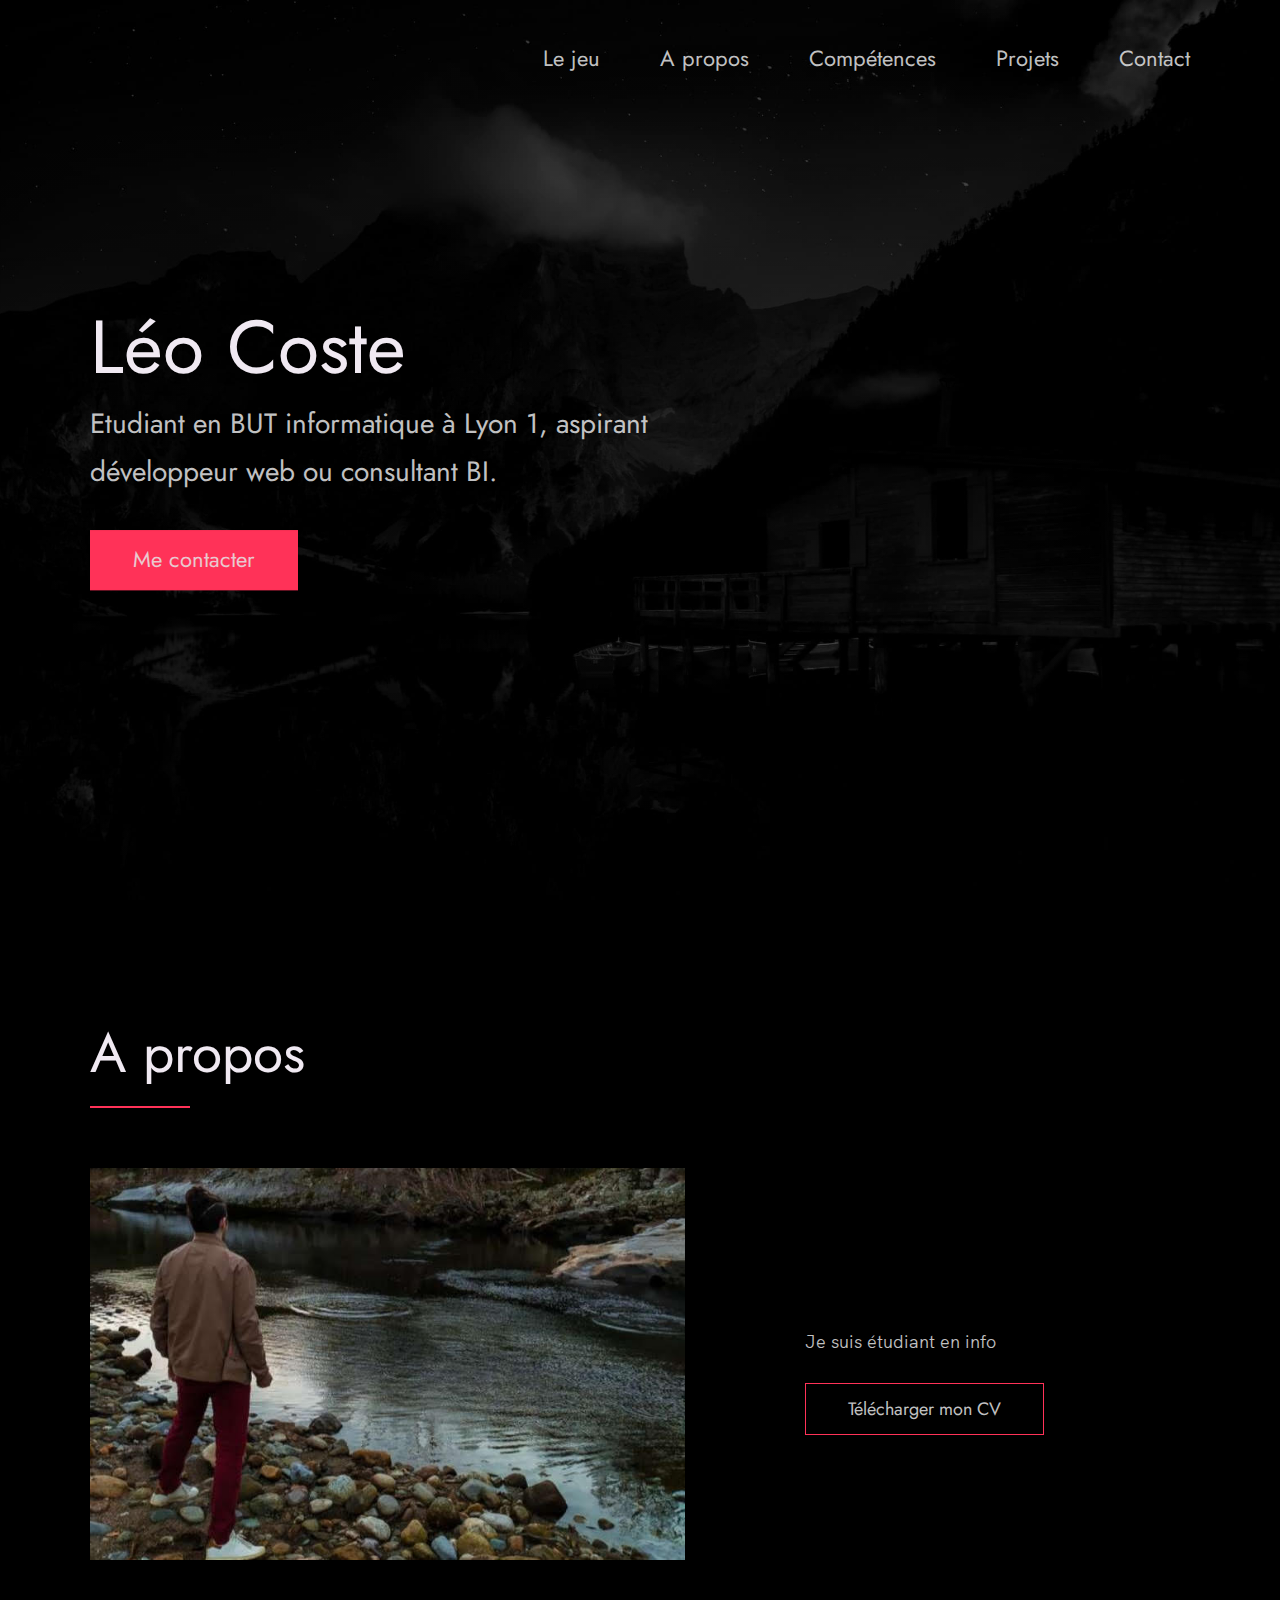
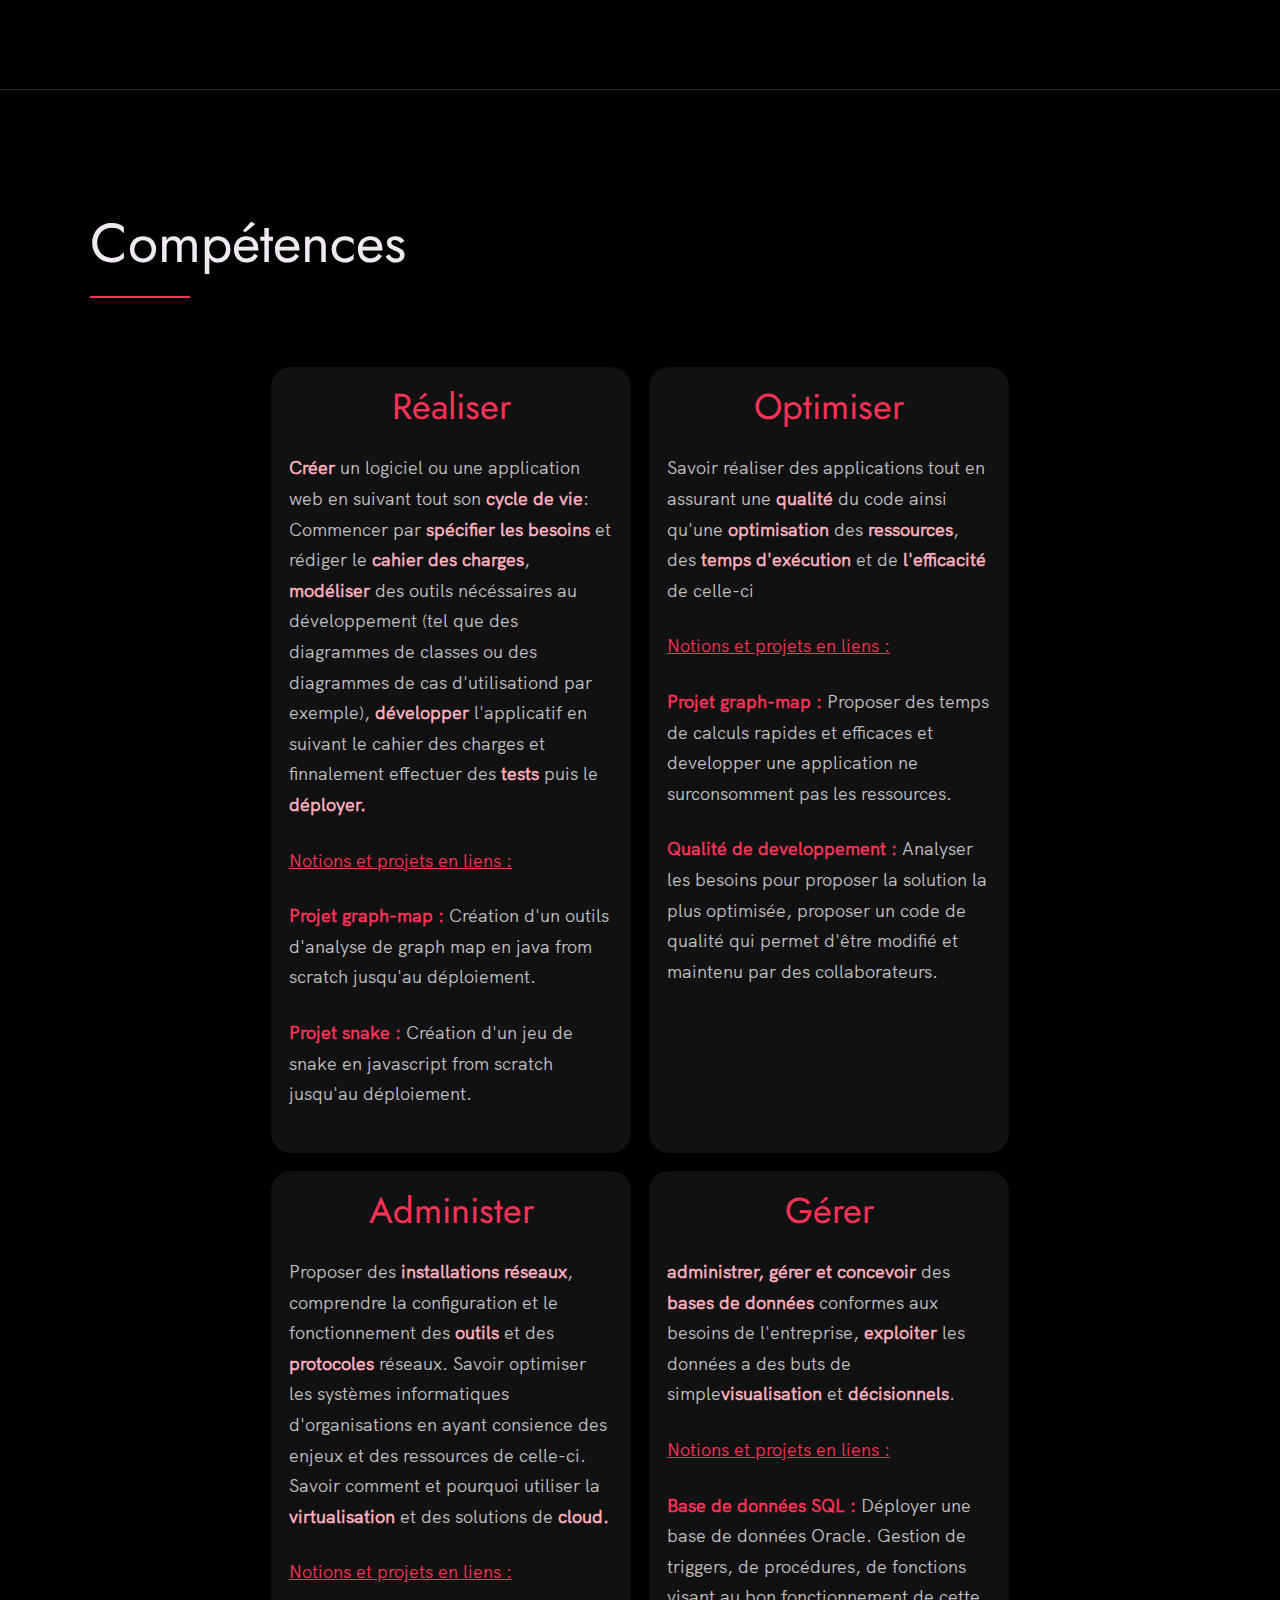
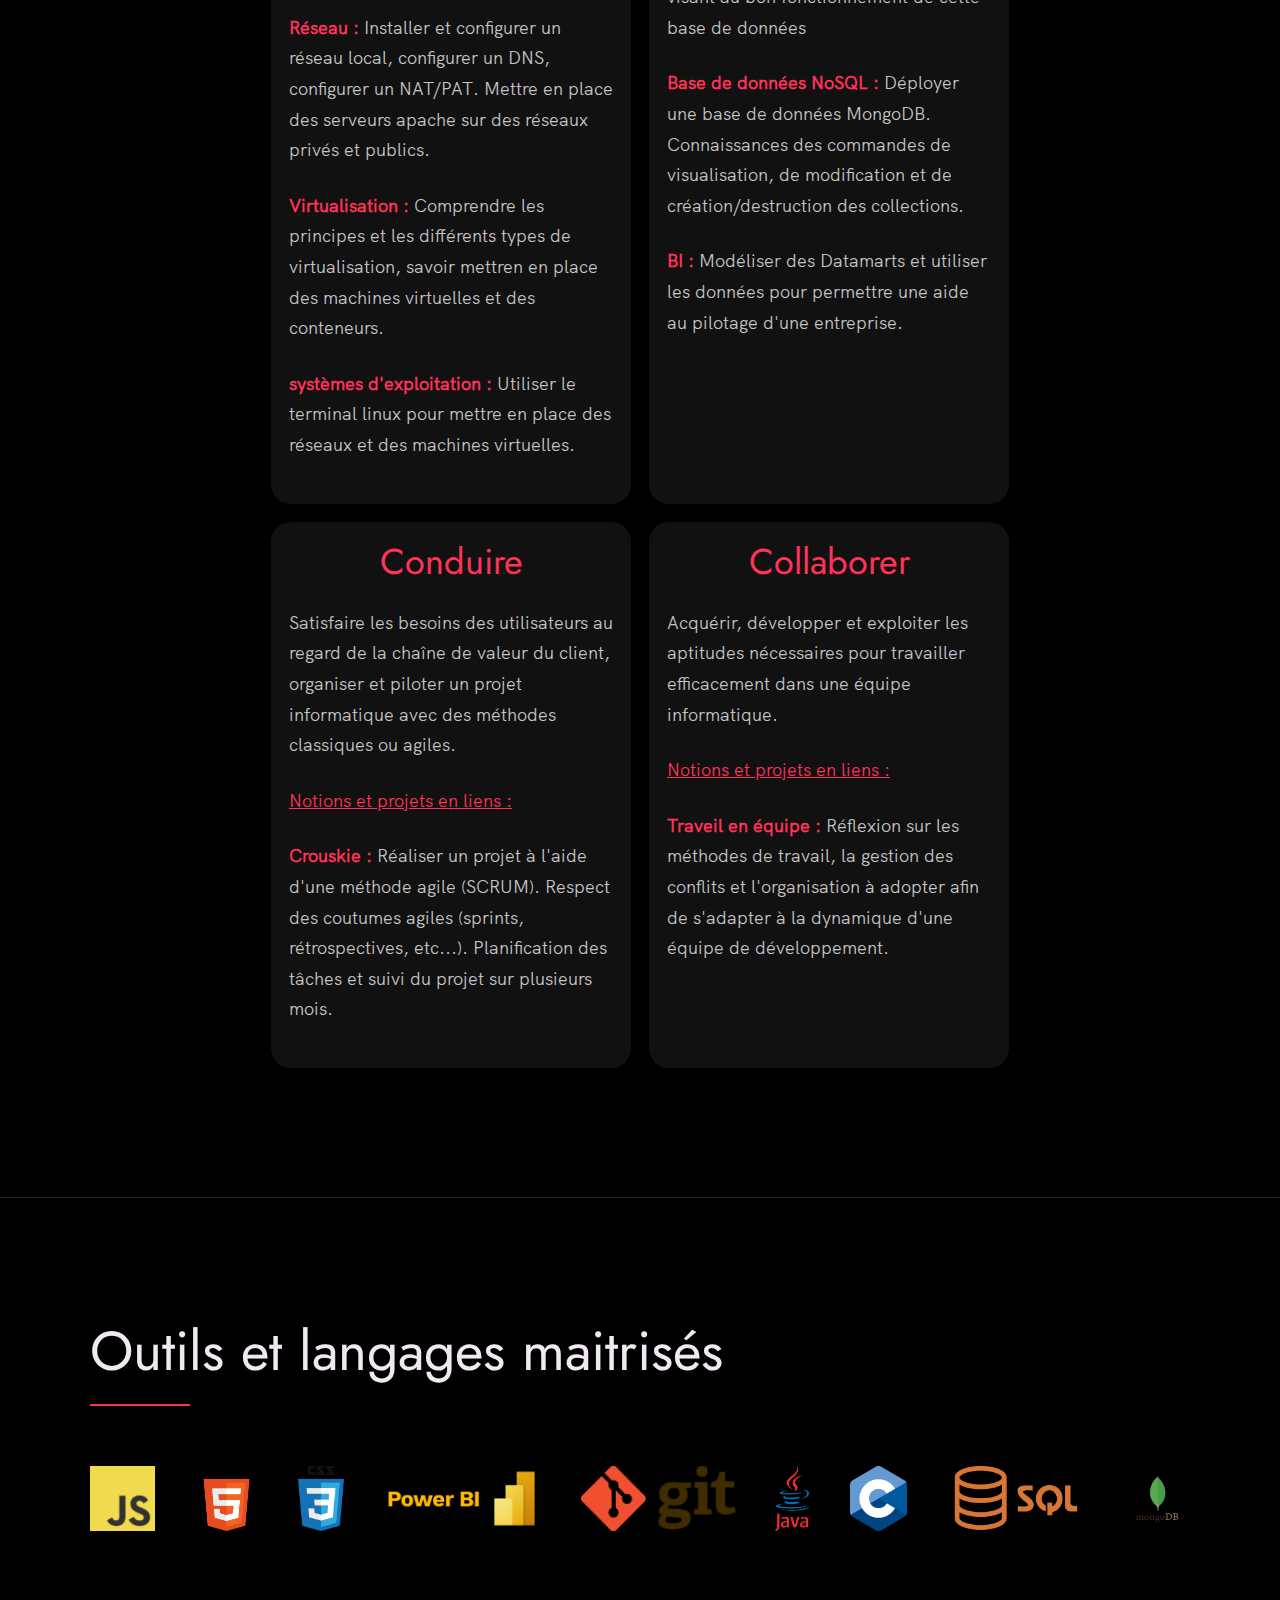
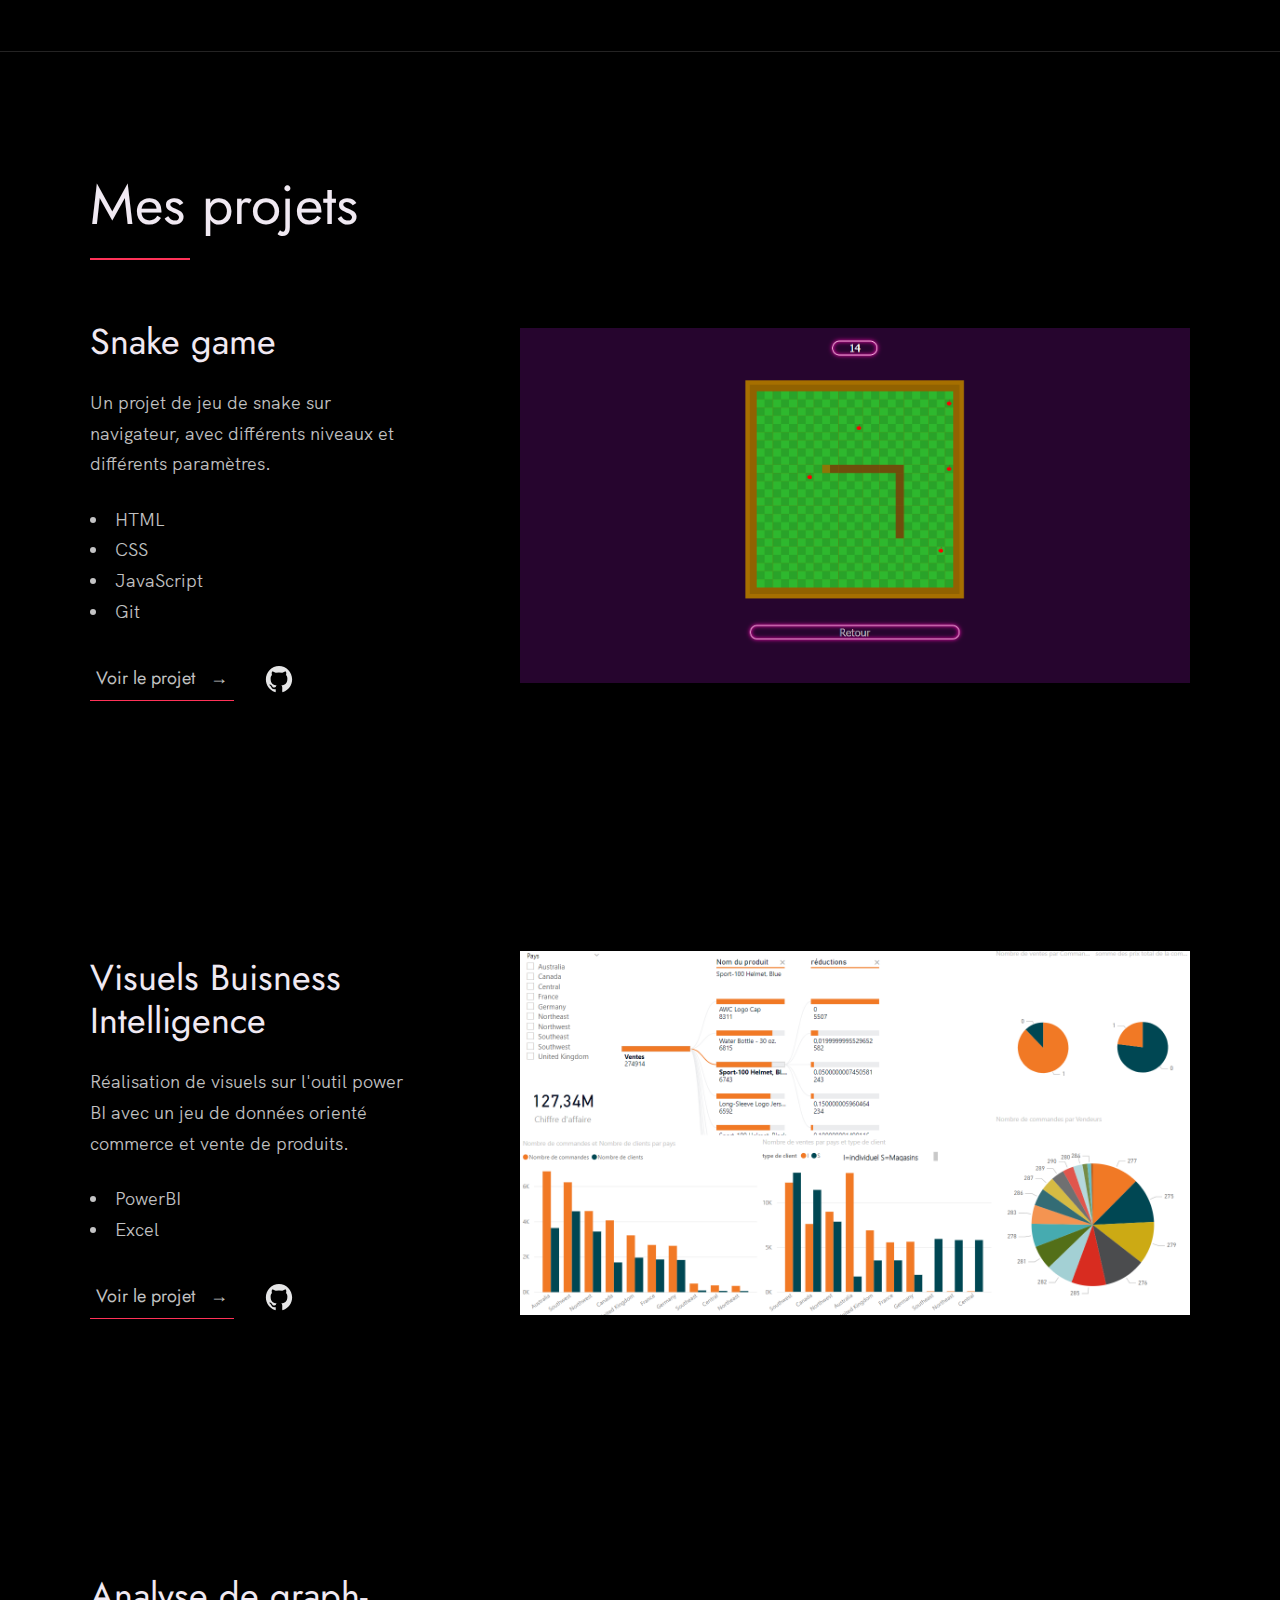
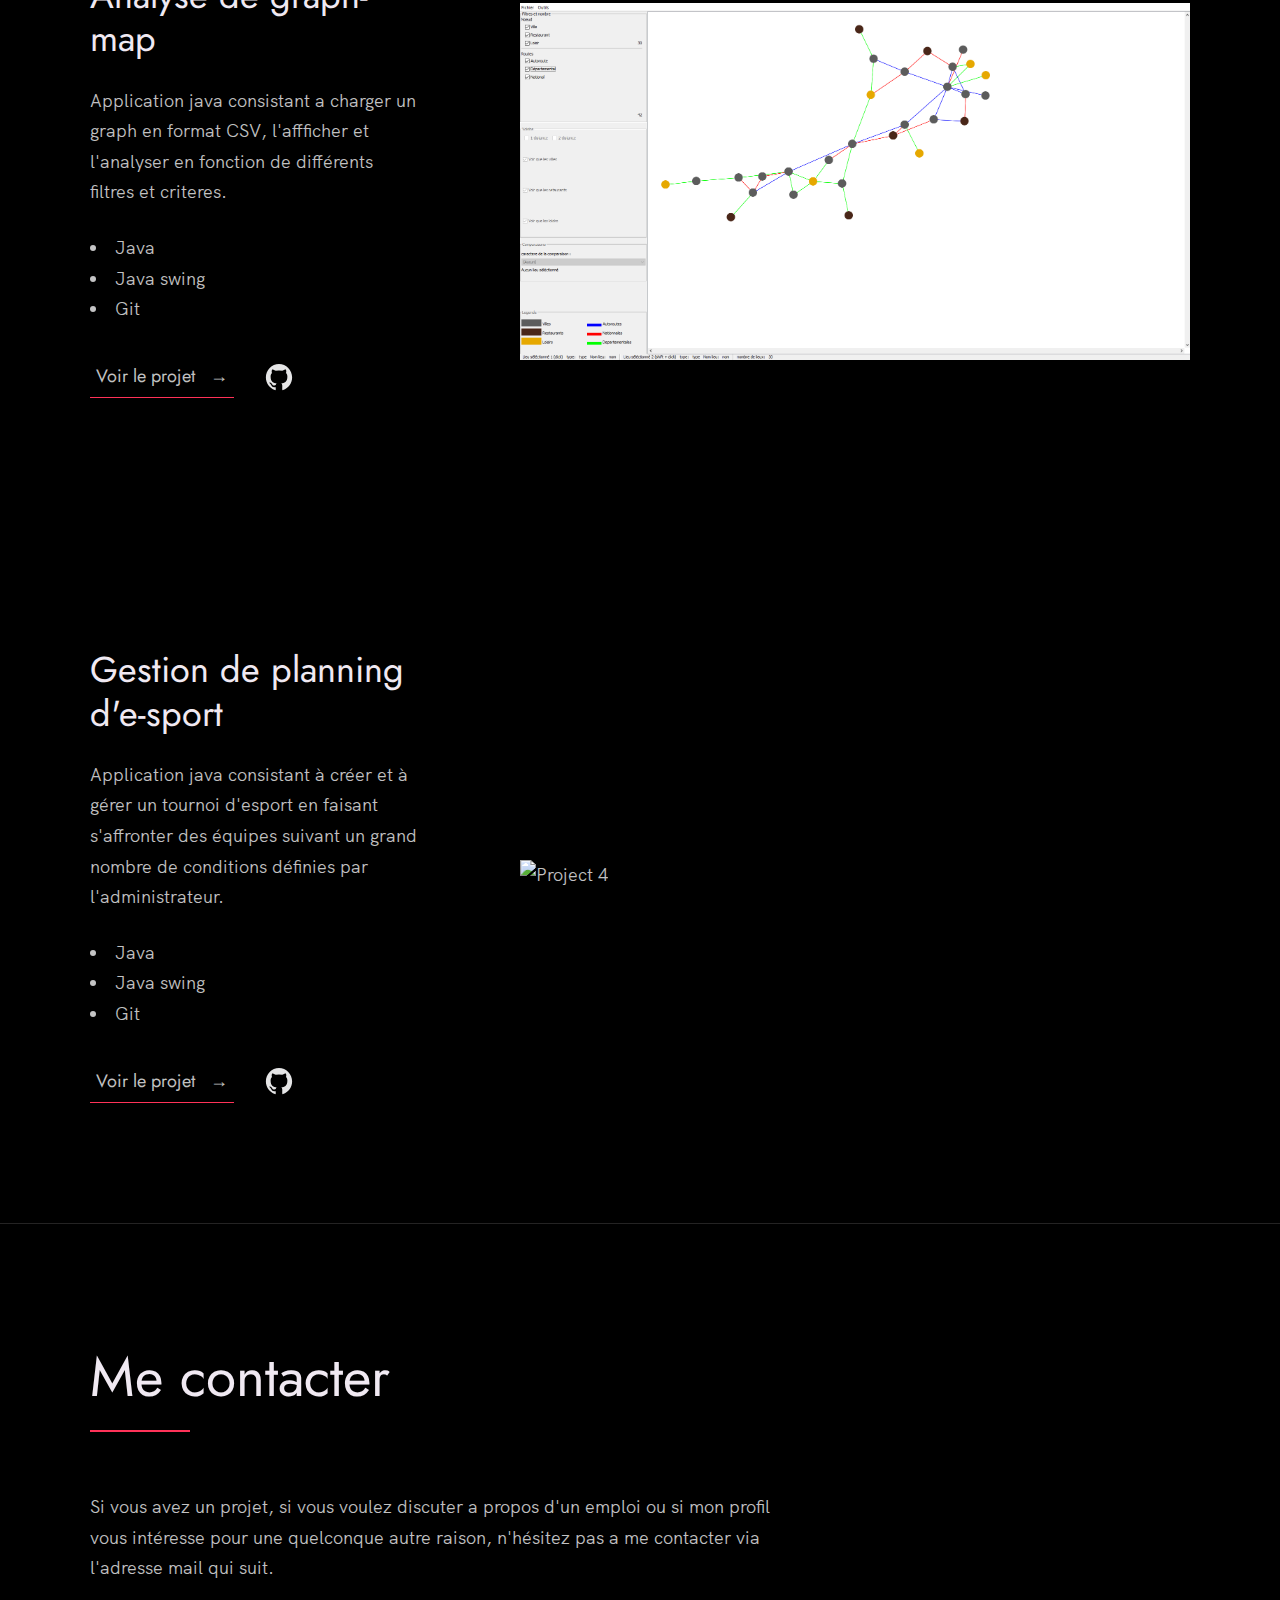
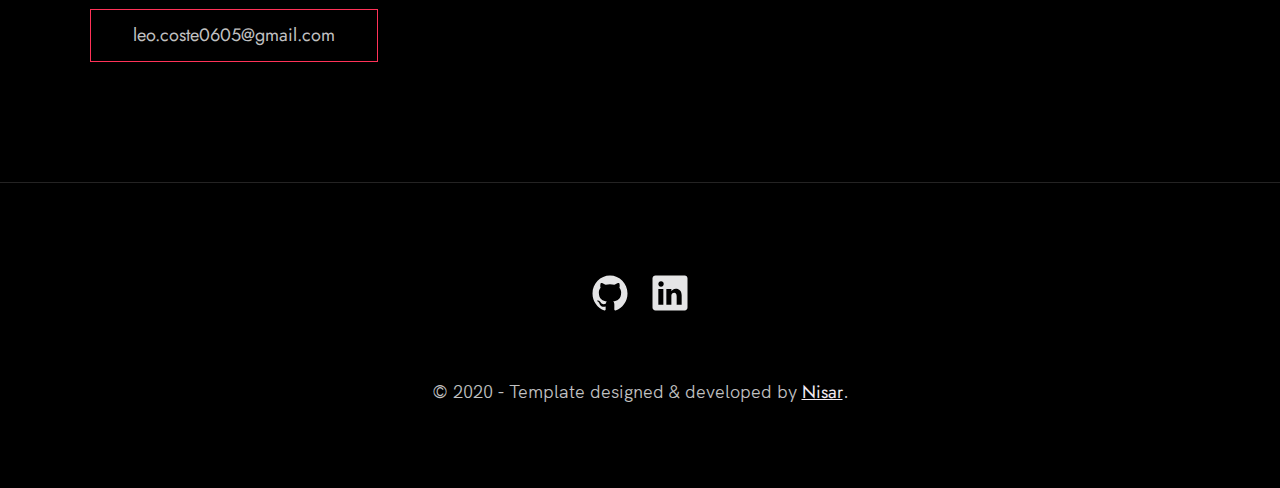
==== index.html @ ad59e46c "Update index.html" ====
<!-- 
  Hello 😊.

  This template is designed and developed by Nisar Hassan Naqvi
  for anyone to use for free or customize the way they like.

  Github Repo: https://github.com/nisarhassan12/portfolio-template/
  My Website: https://nisar.dev

  For business & inquires, contact me => syednisarhassan12@gmail.com
-->

<!--
  Follow the instructions written in comments to create your stunning portfolio
-->

<!DOCTYPE html>
<html lang="en">

<head>
  <meta charset="UTF-8" />
  <meta name="viewport" content="width=device-width, initial-scale=1.0" />
  <link rel="shortcut icon" type="image/png" href="./images/favicon.png" />

  <!-- Put your site title here -->
  <title>
    Léo Coste | Etudiant en informatique.
  </title>

  <meta name="description" content="Add small description of yourslef.">
  <!-- Add some coding keywords below, Ex: (React, CSS etc) -->
  <meta name="keywords" content="Put your name, skills and some coding keywords" />
  <link rel="stylesheet" href="index.css" />
</head>

<body>
  

  <!-- ***** Header ***** -->

  <header class="header" role="banner" id="top">
    <div class="row">
      <nav class="nav" role="navigation">
        <ul class="nav__items">
          <li class="nav__item"><a href="./game/index.html" class="nav__link">Le jeu</a></li>
          <li class="nav__item">
            <a href="#about" class="nav__link">A propos</a>
          </li>
          <li class="nav__item"><a href="#clients" class="nav__link">Compétences</a></li>
          <li class="nav__item"><a href="#work" class="nav__link">Projets</a></li>
          <li class="nav__item">
            <a href="#contact" class="nav__link">Contact</a>
          </li>
        </ul>
      </nav>
    </div>
    <div class="header__text-box row">
      <div class="header__text">
        <h1 class="heading-primary">
          <!-- Replace the following name with your name -->
          <span>Léo Coste</span>
        </h1>
        <!-- Put a small paragraph about yourself -->
        <p>Etudiant en BUT informatique  à Lyon 1, aspirant développeur web ou consultant BI.</p>
        <a href="#contact" class="btn btn--pink">Me contacter</a>
      </div>
    </div>
  </header>

  <main role="main">

    <!-- ***** About ***** -->

    <section class="about" id="about">
      <div class="row">
        <h2>A propos</h2>
        <div class="about__content">
          <div class="about__text">
            <!-- Replace the below paragraph with info about yourself -->
            <p>
              Je suis étudiant en info
            </p>
            <!-- Provide a link to your resume -->
            <a href="#" class="btn">Télécharger mon CV</a>
          </div>

          <div class="about__photo-container">
            <!-- Add a nice photo of yourself -->
            <img class="about__photo" src="./images/leoCoste.jpg" alt="" />
          </div>
        </div>
      </div>
    </section>
  </main>


        <!-- ***** compétences ***** -->

        <section class="client" id="clients">
          <div class="row">
            <h2>Compétences</h2>
            <div class="client__logos">
              <div class="listecompetences">
                <div class="competences">
                    <div>
                        <h3>Réaliser</h3>
                        <p><strong>Créer</strong> un logiciel ou une application web en suivant tout son <strong>cycle de vie</strong>: Commencer par <strong>spécifier les besoins</strong> et rédiger le 
                          <strong>cahier des charges</strong>,
                          <strong>modéliser</strong> des outils nécéssaires au développement (tel que des diagrammes de classes ou des diagrammes de cas d'utilisationd par exemple),
                           <strong>développer</strong> l'applicatif en suivant le cahier des charges et finnalement effectuer des <strong>tests</strong> puis le <strong>déployer.</strong></p>
                    </div>
                    <div class="projets">
                        <span>Notions et projets en liens :</span>
                        <p><strong>Projet graph-map : </strong>Création d'un outils d'analyse de graph map en java from scratch jusqu'au déploiement.</p>
                        <p><strong>Projet snake : </strong>Création d'un jeu de snake en javascript from scratch jusqu'au déploiement.</p>
                    </div>
                </div>
                <div class="competences">
                    <div>
                        <h3>Optimiser</h3>
                        <p>Savoir réaliser des applications tout en assurant une <strong>qualité</strong> du code ainsi qu'une <strong>optimisation</strong> des <strong>ressources</strong>, des <strong>
                          temps d'exécution</strong> et de <strong>l'efficacité</strong> de celle-ci</p>
                    </div>
                    <div class="projets">
                      <span>Notions et projets en liens :</span>
                      <p><strong>Projet graph-map : </strong>Proposer des temps de calculs rapides et efficaces et developper une application ne surconsomment pas les ressources.</p>
                      <p><strong>Qualité de developpement : </strong>Analyser les besoins pour proposer la solution la plus optimisée, proposer un code de qualité qui permet
                        d'être modifié et maintenu par des collaborateurs.</p>
                    </div>
                </div>
                <div class="competences">
                    <div>
                        <h3>Administer</h3>
                        <p>Proposer des <strong>installations réseaux</strong>, comprendre la configuration et le fonctionnement des <strong>outils</strong> et des <strong>protocoles</strong> réseaux. Savoir 
                        optimiser les systèmes informatiques d'organisations en ayant consience des enjeux et des ressources de celle-ci. Savoir comment et pourquoi
                      utiliser la <strong>virtualisation</strong> et des solutions de <strong>cloud.</strong></p>
                    </div>
                    <div class="projets">
                      <span>Notions et projets en liens :</span>
                        <p><strong>Réseau : </strong> Installer et configurer un réseau local, configurer un DNS, configurer un NAT/PAT. Mettre en place
                          des serveurs apache sur des réseaux privés et publics.</p>
                        <p><strong>Virtualisation : </strong> Comprendre les principes et les différents types de virtualisation, savoir mettren en place des machines virtuelles et des conteneurs.</p>
                        <p><strong>systèmes d'exploitation : </strong> Utiliser le terminal linux pour mettre en place des réseaux et des machines virtuelles.</p>
                    </div>
                </div>
                <div class="competences">
                    <div>
                        <h3>Gérer</h3>
                        <p>
                          <strong>administrer, gérer et concevoir</strong> des <strong>bases de données</strong> conformes aux besoins de l'entreprise, <strong>exploiter</strong> 
                          les données a des buts de simple<strong>visualisation</strong> et <strong>décisionnels</strong>.</p>
                    </div>
                    <div class="projets">
                      <span>Notions et projets en liens :</span>
                        <p><strong>Base de données SQL : </strong>Déployer une base de données Oracle. Gestion de triggers, de procédures, de fonctions visant au bon fonctionnement de cette
                        base de données</p>
                        <p><strong>Base de données NoSQL : </strong>Déployer une base de données MongoDB. Connaissances des commandes de visualisation, de modification et de création/destruction
                          des collections.</p>
                        <p><strong>BI : </strong>Modéliser des Datamarts et utiliser les données pour permettre une aide au pilotage d'une entreprise.</p>
                    </div>
                </div>
                <div class="competences">
                    <div>
                        <h3>Conduire</h3>
                        <p>Satisfaire les besoins des utilisateurs au regard de la chaîne de valeur du client, organiser et
                            piloter un projet informatique avec des méthodes classiques ou agiles.</p>
                    </div>
                    <div class="projets">
                      <span>Notions et projets en liens :</span>
                        <p><strong>Crouskie : </strong>Réaliser un projet à l'aide d'une méthode agile (SCRUM). Respect des
                            coutumes
                            agiles (sprints, rétrospectives, etc...). Planification des tâches et suivi du projet sur
                            plusieurs mois.</p>
                    </div>
                </div>
                <div class="competences">
                    <div>
                        <h3>Collaborer</h3>
                        <p>Acquérir, développer et exploiter les aptitudes nécessaires pour travailler efficacement dans une
                            équipe informatique.</p>
                    </div>
                    <div class="projets">
                      <span>Notions et projets en liens :</span>
                        <p><strong>Traveil en équipe : </strong>Réflexion sur les méthodes de travail, la gestion des
                            conflits et l'organisation à adopter afin de s'adapter à la dynamique d'une équipe de
                            développement.</p>
                    </div>
                </div>
            </div>
            </div>
          </div>
        </section>

      <!-- ***** outils maitrisés ***** -->  
      <section class="client" id="clients">
        <div class="row">
          <h2>Outils et langages maitrisés</h2>
          <div class="client__logos">
            <!-- Add logos of the clients or companies you'have worked with. -->
            <img src="./images/javascript.png" class="client__logo" alt="javascript" />
            <img src="./images/html.png" class="client__logo" alt="html" />
            <img src="./images/css.png" class="client__logo" alt="css" />
            <img src="./images/powerBI.png" class="client__logo" alt="pwoerBI" />
            <img src="./images/git.png" class="client__logo" alt="git1" />
            <img src="./images/java.png" class="client__logo" alt="java" />
            <img src="./images/c.png" class="client__logo" alt="c" />
            <img src="./images/sql.png" class="client__logo" alt="sql" />
            <img src="./images/mongodb.png" class="client__logo" alt="mongodb" />
          </div>
        </div>
      </section>
  

    <!-- ***** Work ***** -->

    <section class="work" id="work">
      <div class="row">
        <h2>Mes projets</h2>
        <div class="work__boxes">

          <!-- Each div with the work__box class is a project. -->

          <div class="work__box">
            <div class="work__text">
              <h3>Snake game</h3>
              <p>
                Un projet de jeu de snake sur navigateur, avec différents niveaux et différents paramètres.
              </p>
              <ul class="work__list">
                <li>HTML</li>
                <li>CSS</li>
                <li>JavaScript</li>
                <li>Git</li>
              </ul>

              <div class="work__links">
                <a href="https://github.com/leocoste/Projet-snake/tree/main/javascript-projet-snake-main" target="_blank" class="link__text">
                  Voir le projet <span>&rarr;</span>
                </a>
                <a href="https://github.com/leocoste/Projet-snake/tree/main/javascript-projet-snake-main" title="View Source Code" target="_blank">
                  <img src="./images/github.svg" class="work__code" alt="GitHub">
                </a>
              </div>
            </div>
            <div class="work__image-box">
              <img src="./images/project-1.png" class="work__image" alt="Project 1" />
            </div>
          </div>

          <div class="work__box">
            <div class="work__text">
              <h3>Visuels Buisness Intelligence</h3>
              <p>
                Réalisation de visuels sur l'outil power BI avec un jeu de données orienté commerce et vente de produits.
              </p>
              <ul class="work__list">
                <li>PowerBI</li>
                <li>Excel</li>
              </ul>

              <div class="work__links">
                <a href="https://github.com/leocoste/projet-power-BI/tree/main/SAE%20BD" class="link__text">
                  Voir le projet <span>&rarr;</span>
                </a>
                <a href="https://github.com/leocoste/projet-power-BI/tree/main/SAE%20BD">
                  <img src="./images/github.svg" class="work__code" title="View Source Code" alt="GitHub">
                </a>
              </div>
            </div>
            <div class="work__image-box">
              <img src="./images/project-2.png" class="work__image" alt="Project 1" />
            </div>
          </div>

          <div class="work__box">
            <div class="work__text">
              <h3>Analyse de graph-map</h3>
              <p>
                Application java consistant a charger un graph en format CSV, l'affficher et l'analyser en fonction de différents filtres et criteres.
              </p>
              <ul class="work__list">
                <li>Java</li>
                <li>Java swing</li>
                <li>Git</li>
              </ul>

              <div class="work__links">
                <a href="https://github.com/leocoste/projet-graph-map" class="link__text">
                  Voir le projet <span>&rarr;</span>
                </a>
                <a href="https://github.com/leocoste/projet-graph-map">
                  <img src="./images/github.svg" class="work__code" title="View Source Code" alt="GitHub">
                </a>
              </div>
            </div>
            <div class="work__image-box">
              <img src="./images/project-3.png" class="work__image" alt="Project 3" />
            </div>
          </div>

          <div class="work__box">
            <div class="work__text">
              <h3>Gestion de planning d'e-sport</h3>
              <p>
                Application java consistant à créer et à gérer un tournoi d'esport en faisant s'affronter des équipes suivant un grand nombre de conditions définies par l'administrateur.
              </p>
              <ul class="work__list">
                <li>Java</li>
                <li>Java swing</li>
                <li>Git</li>
              </ul>

              <div class="work__links">
                <a href="https://github.com/leocoste/projet-planet-e-sport" class="link__text">
                  Voir le projet <span>&rarr;</span>
                </a>
                <a href="https://github.com/leocoste/projet-planet-e-sport">
                  <img src="./images/github.svg" class="work__code" title="View Source Code" alt="GitHub">
                </a>
              </div>
            </div>
            <div class="work__image-box">
              <img src="./images/project-4.png" class="work__image" alt="Project 4" />
            </div>
          </div>
        </div>
      </div>
    </section>

  <!-- ***** Contact ***** -->

  <section class="contact" id="contact">
    <div class="row">
      <h2>Me contacter</h2>
      <div class="contact__info">
        <p>
          Si vous avez un projet, si vous voulez discuter a propos d'un emploi ou si mon profil vous intéresse pour une quelconque autre raison, n'hésitez pas a me contacter via l'adresse mail qui suit.
        </p>
        <!-- Replace the email with yours -->
        <a href="mailto:leo.coste0605@gmail.com" class="btn">leo.coste0605@gmail.com</a>
      </div>
    </div>
  </section>

  <!-- ***** Footer ***** -->

  <footer role="contentinfo" class="footer">
    <div class="row">
      <!-- Update the links to point to your accounts -->
      <ul class="footer__social-links">
        <li class="footer__social-link-item">
          <a href="https://github.com/leocoste" title="Link to Github Profile">
            <img src="./images/github.svg" class="footer__social-image" alt="Github">
          </a>
        </li>
        <li class="footer__social-link-item">
          <a href="https://www.linkedin.com/in/l%C3%A9o-coste-978972222/">
            <img src="./images/linkedin.svg" title="Link to Linkedin Profile" class="footer__social-image" alt="Linkedin">
          </a>
        </li>
      </ul>

      <!-- If you give me some credit by keeping the below paragraph, will be huge for me 😊 Thanks. -->
      <p>
        &copy; 2020 - Template designed & developed by <a href="https://nisar.dev" class="link">Nisar</a>.
      </p>
      <div class="footer__github-buttons">
        <iframe
          src="https://ghbtns.com/github-btn.html?user=nisarhassan12&repo=portfolio-template&type=watch&count=true"
          frameborder="0" scrolling="0" width="170" height="20" title="Watch Portfolio Template on GitHub">
        </iframe>
      </div>
    </div>
  </footer>

  <a href="#top" class="back-to-top" title="Back to Top">
    <img src="./images/arrow-up.svg" alt="Back to Top" class="back-to-top__image"/>
  </a>
  <script src="./index.js"></script>
</body>

</html>
---- index.css ----
/* --------------------------------------- */
/* ----- Basic Setup ----- */
/* --------------------------------------- */

@font-face {
    font-family: 'Hk Grotesk';
    font-style: normal;
    font-weight: 400;
    src: url('./fonts/HKGrotesk-Regular.woff') format('woff');
}

@font-face {
    font-family: 'Jost';
    font-style: normal;
    font-weight: 400;
    src: url('./fonts/Jost-Regular.ttf') format('woff');
}

* {
    margin: 0;
    padding: 0;
    box-sizing: inherit;
}

:root {
    --font-size-small: 1.8rem;
    --font-size-normal: 2.2rem;
    --font-size-medium: 2.8rem;
    --font-size-medium-1: 3.6rem;
    --font-size-large: 5.5rem;
    --font-size-huge: 7.5rem;
    --font-stack: 'Hk Grotesk', sans-serif;

    --line-height-normal: 1.7;
    --line-height-small: 1.2;

    --black: #000;
    --pink: #ff3258;
    --white: #f0e9f2;
    --white-1: #e5e5e6da;


    --container-max-width: 1180px;
    --container-normal-width: 800px;
    --container-medium-width: 700px; 
    --container-small-width: 500px;

    --gutter-huge: 12rem;
    --gutter-medium: 6rem;
    --gutter-normal: 3rem;
    --gutter-small-1: 2.5rem;
    --gutter-small: 2rem;

    --border-light: 1px solid rgb(36, 35, 35);
}

html {
    font-size: 62.5%; /* (16/10)*100 = 62.5% => 1rem = 10px */
    box-sizing: border-box;
    scroll-behavior: smooth;
}

@media(max-width: 1000px) {
    html {
        font-size: 52%;
    }
}

body {
    font-size: var(--font-size-small);
    font-family: var(--font-stack);
    font-weight: 400;
    color: var(--white-1);
    line-height: var(--line-height-normal);
    background: var(--black);
    overflow-x: hidden;
}

.row {
    max-width: var(--container-max-width);
    margin: 0 auto;
}

@media(max-width: 1340px) {
    .row {
        max-width: 1100px;
    }
}

@media(max-width: 1240px) {
    .row {
        padding: 0 var(--gutter-medium);
    }
}

@media(max-width: 600px) {
    .row {
        padding: 0 var(--gutter-normal);
    }
}

@media(max-width: 600px) {
    .row {
        padding: 0 var(--gutter-small);
    }
}

section {
    padding: var(--gutter-huge) 0;
    border-bottom: var(--border-light);
}

img {
    object-fit: contain;
    max-width: 100%;
}

/* --------------------------------------- */
/* ----- Headlines and Paragraphs ----- */
/* --------------------------------------- */

h1,
h2,
h3 {
    font-family: 'Jost', sans-serif;
    font-weight: 400;
    line-height: var(--line-height-small);
    color: var(--white);
}

.heading-primary {
    line-height: 1;
    font-size: var(--font-size-huge);
    font-weight: 400;
}

@media(max-width: 900px) {
    .heading-primary {
        font-size: 6.5rem;
    }
}

h2 {
    font-size: var(--font-size-large);
    margin-bottom: var(--gutter-medium);
}

h2::after {
    content: '';
    display: block;
    height: 2px;
    width: 10rem;
    background: var(--pink);
    margin: var(--gutter-small) 0;
}

h3 {
    font-size: var(--font-size-medium-1);
    margin-bottom: var(--gutter-small);
}

@media(max-width: 500px) {
    .heading-primary {
        font-size: var(--font-size-large);
    }

    h2 {
        font-size: var(--font-size-medium-1);
    }

    h3 {
        font-size: var(--font-size-medium);
    }
}

p {
    margin: var(--gutter-small-1) 0;
}

@media(max-width: 900px) {
    p { 
        max-width: var(--container-small-width);
    }
}

/* --------------------------------------- */
/* ----- Buttons and Links ----- */
/* --------------------------------------- */

a {
    color: var(--white);
    font-weight: 400;
    font-family: 'Jost', sans-serif;
    transition: all .2s;
    outline: 2px solid transparent;
}

::-moz-focus-inner {
    border: 0;
}

button:focus,
a:focus {
    outline: 2px solid var(--pink);
}

body:not(.user-is-tabbing) button:focus,
body:not(.user-is-tabbing) a:focus {
    outline: none;
}

.link:hover {
    color: var(--pink);
}

.btn {
    position: relative;
    display: inline-block;
    padding: 1rem 4.2rem;
    text-decoration: none;
    color: inherit;
    border: 1px solid  var(--pink);
    font-weight: 400;
}

.btn:focus {
    outline: none;
}

.btn::after {
    content: '';
    display: block;
    position: absolute;
    top: 0;
    left: 0;
    right: 100%;
    background: var(--white);
    height: 100%;
    z-index: -1;
    transition: all 0.2s cubic-bezier(1, 0.68, 0.16, 0.9);
}

.btn:hover::after,
.btn:focus::after {
    right: 0;
    background: var(--pink);
}

.btn--pink {
    background: var(--pink);
    transition: all 0.2s;
}

.btn--pink::after {
    display: none;
}

.btn--pink:hover,
.btn--pink:focus {
    background: transparent;
}

.link__text {
    position: relative;
    display: inline-block;
    padding: .6rem;
    color: inherit;
    text-decoration: none;
    border-bottom: 1px solid var(--pink);
}

.link__text::after {
    content: '';
    display: block;
    position: absolute;
    top: 0;
    left: 0;
    right: 100%;
    background: var(--white);
    height: 100%;
    z-index: -1;
    transition: all 0.2s cubic-bezier(1, 0.68, 0.16, 0.9);
}

.link__text:focus {
    outline: none;
}

.link__text:hover::after,
.link__text:focus:after {
    right: 0;
    background: var(--pink);
}

.link__text span {
    padding-left: 1rem;
    font-family: sans-serif;
}

/* ----- Back to Top ----- */

.back-to-top {
    position: fixed;
    bottom: 4rem;
    right: 4rem;
    display: flex;
    justify-content: center;
    align-items: center;
    height: 5.5rem;
    width: 5.5rem;
    background-color: var(--pink);
    border-radius: 50%;
    z-index: 10;
    visibility: hidden;
    transition: all .4s;
}

.back-to-top__image {
    height: 70%;
}

@media(max-width: 900px) {
    .back-to-top {
        right: 2rem;
    }
}

@media(max-width: 500px) {
    .back-to-top {
        right: 1rem;
    }
}

/* --------------------------------------- */
/* ----- Navigation ----- */
/* --------------------------------------- */

.nav {
    display: flex;
    justify-content: flex-end;
    padding: var(--gutter-normal) 0;
}

.nav__items {
    display: flex;
    list-style: none;
}

.nav__item:not(:last-child) {
    margin-right: var(--gutter-medium);
}

@media(max-width: 500px) {
    .nav {
        justify-content: center;
    }
}

@media(max-width: 400px) {
    .nav__item:not(:last-child) {
        margin-right: var(--gutter-normal);
    }
}

@media(max-width: 300px) {
    .nav {
        font-size: var(--font-size-small);
    }
}

.nav__link {
    position: relative;
    display: inline-block;
    padding: 1rem 0;
    text-decoration: none;
    color: inherit;
    transition: all .2s;
}

.nav__link::after {
    content: '';
    position: absolute;
    bottom: 0;
    left: 0;
    right: 100%;
    display: inline-block;
    height: 1rem;
    background: var(--white);
    transition: all 0.25s cubic-bezier(1, 0.68, 0.16, 0.9);
}

.nav__link:hover {
    color: var(--pink);
}

.nav__link:hover::after {
    right: 0;
    height: 2px;
    background: var(--pink);
}

/* --------------------------------------- */
/* ----- Header ----- */
/* --------------------------------------- */

.header {
    background: linear-gradient(rgba(0,0,0, .1), rgba(0,0,0, .4)), 
        url('./images/header.jpg');
    height: 100vh;
    background-size: cover;
    background-position: center;
    background-attachment: fixed;
    font-size: var(--font-size-normal);
}

.header__text {
    position: absolute;
    top: 50%;
    transform: translateY(-50%);
}

.header__text p {
    margin: 1.5rem 0 3.5rem;
    max-width: var(--container-medium-width);
    font-family: 'Jost', sans-serif;
    font-size: var(--font-size-medium);
}

@media(max-width: 500px) {
    .header {
        text-align: center;
    }

    .header__text p {
        transform: scale(.8);
    }
}

/* --------------------------------------- */
/* ----- Work ----- */
/* --------------------------------------- */

.work__box {
    display: flex;
    align-items: center;
}

@media(max-width: 900px) {
    .work__box {
        align-items: initial;
        flex-direction: column-reverse;
    }
}

.work__box:not(:last-child) {
    margin-bottom: 25rem;
}

@media(max-width: 500px) {
    .work__box:not(:last-child) {
        margin-bottom: 20rem;
    }
}

.work__links {
    display: flex;
    align-items: center;
}

.work__text {
    flex: 0 0 30%;
}

.work__list {
    /* list-style-type: square; */
    list-style-position: inside;
    margin-bottom: var(--gutter-normal);
}

.work__code {
    display: block;
    height: 3rem;
    margin-left: var(--gutter-normal);
    transition: all .3s;
}

.work__code:hover {
    transform: scale(1.2);
}

.work__image-box {
    margin-bottom: var(--gutter-normal);
}

@media(min-width: 901px) {
    .work__image-box {
        flex: 1;
        margin: 0 0 0 10rem;
    }
}

@media(max-width: 900px) {
    .work__code {
        height: 4rem;
    }
}

/* --------------------------------------- */
/* ----- Clients ----- */
/* --------------------------------------- */

.client__logos {
    display: flex;
    justify-content: space-between;
}

.client__logo {
    height: 6.5rem;
    max-width: 18rem;
}

@media(max-width: 1240px) {
    .client__logos {
        overflow-x: scroll;
        padding: var(--gutter-normal);
    }

    .client__logo:not(:last-of-type) {
        margin-right: var(--gutter-medium);
    }
}

/* --------------------------------------- */
/* ----- About ----- */
/* --------------------------------------- */

.about__content {
    display: flex;
    flex-direction: row-reverse;
    align-items: center;
}

@media(max-width: 900px) {
    .about__content {
        flex-direction: column-reverse;
        align-items: initial;
    }
}

.about__photo-container {
    margin-bottom: var(--gutter-normal);
}

@media(min-width: 901px) {
    .about__text {
        flex: 0 0 35%;
    }
    
    .about__photo-container {
        flex: 1;
        margin: 0 var(--gutter-huge) 0 0;
    }
}

/* --------------------------------------- */
/* ----- Contact ----- */
/* --------------------------------------- */

.contact__info {
    max-width: var(--container-medium-width);
}

/* --------------------------------------- */
/* ----- Footer ----- */
/* --------------------------------------- */

.footer {
    text-align: center;
    padding: var(--gutter-medium) 0 var(--gutter-normal);
}

.footer__social-links {
    display: flex;
    justify-content: center;
    padding: var(--gutter-normal) 0;
    list-style: none;
}

.footer__social-link-item:not(:last-of-type) {
    margin-right: var(--gutter-small);
}

.footer__social-image {
    height: 4rem;
}

.footer__github-buttons {
    display: flex;
    justify-content: center;
}

.footer__github-buttons iframe {
    height: 2.5rem;
    width: 84px;
    transform: translateY(3px);
}

@media(max-width: 500px) {
    .footer {
        padding: var(--gutter-medium) 0;
    } 
}

.competences{
    background-color:#111111;
    margin: 0.5em;
    width : 40vh;
    flex-wrap: wrap;
    border-radius: 20px;
    transition-duration: 0.5s;
    padding: 1em;
}
.competences:hover{
    transition-duration: 0.5s;
    box-shadow: #ff3258 0px 0px 20px;
}

.listecompetences{
    display: flex;
    flex-wrap: wrap;
    justify-content: center;
}

.projets span{
    color: #ff3258;
    text-decoration: underline;
}

.competences strong{
    color: #ffaebd;
}

.projets strong{
    color: #ff3258;
}

.competences h3{
    text-align: center;
    color: #ff3258;
}
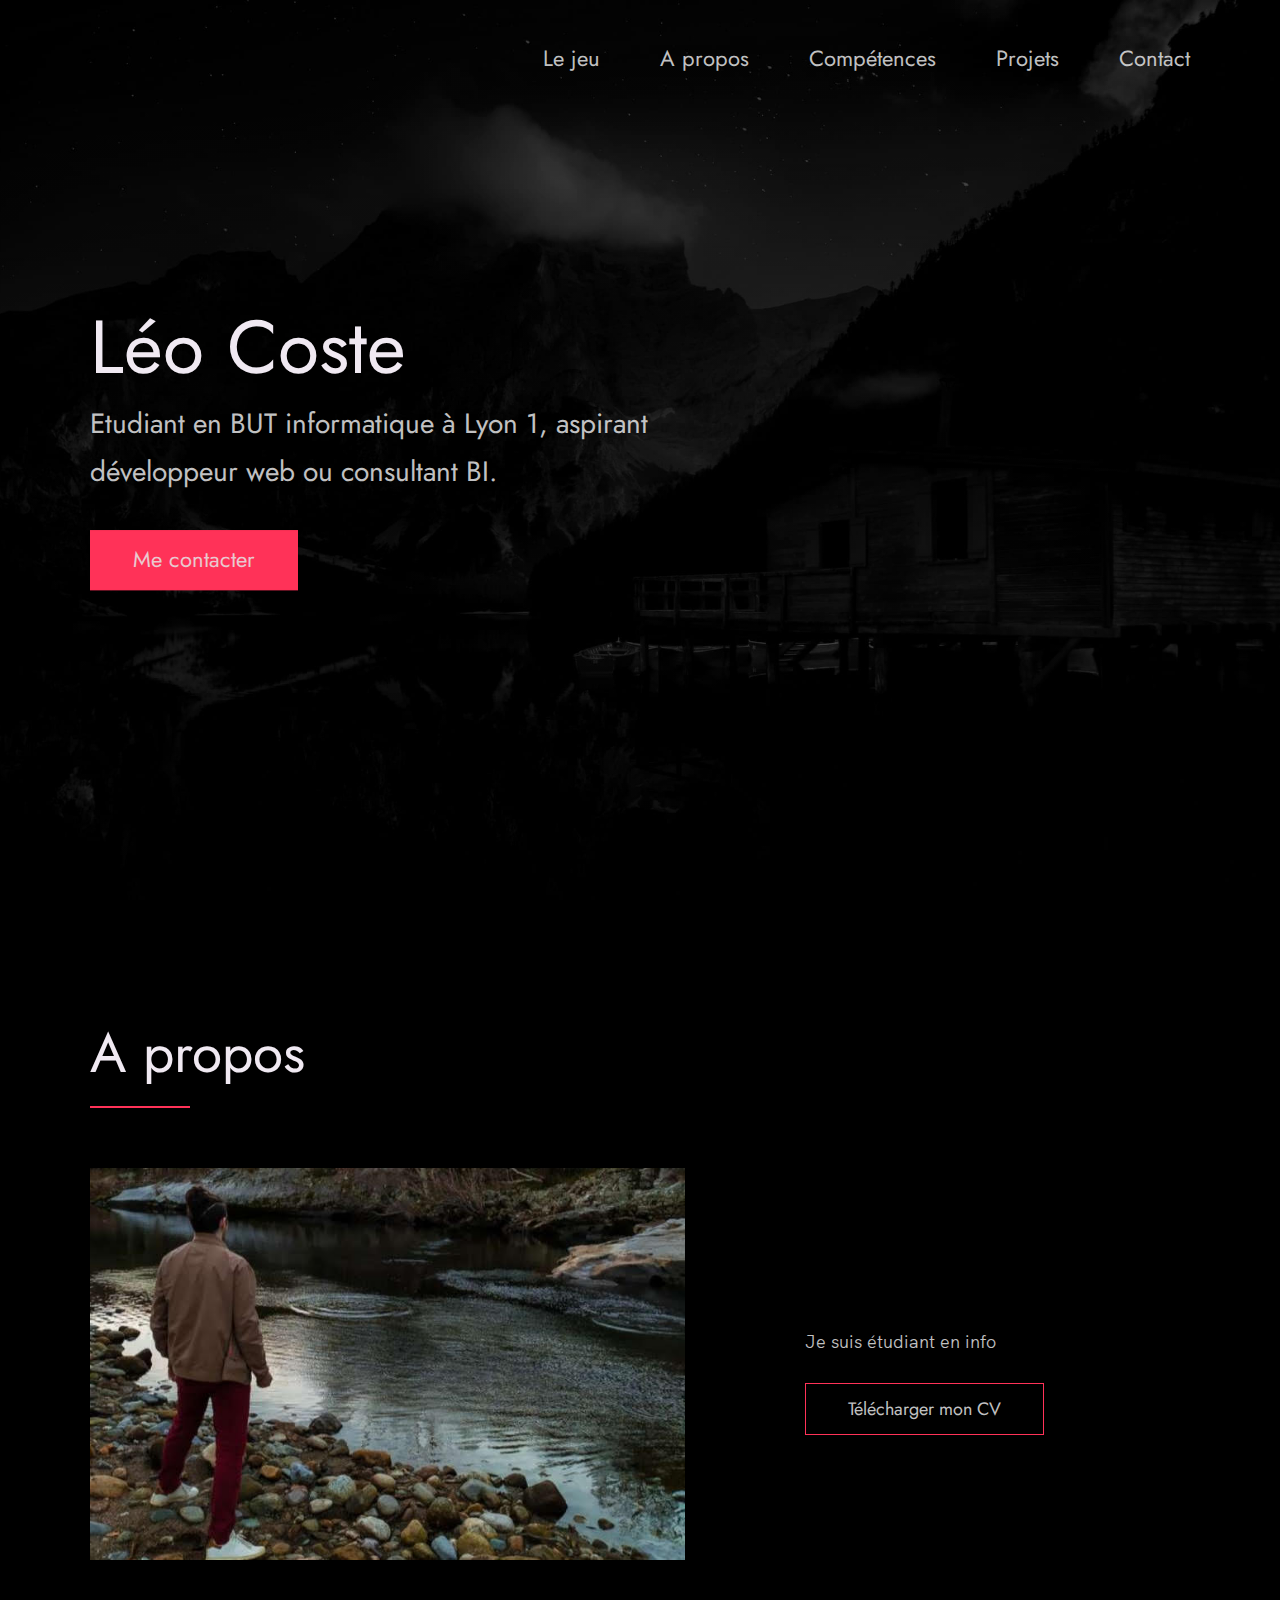
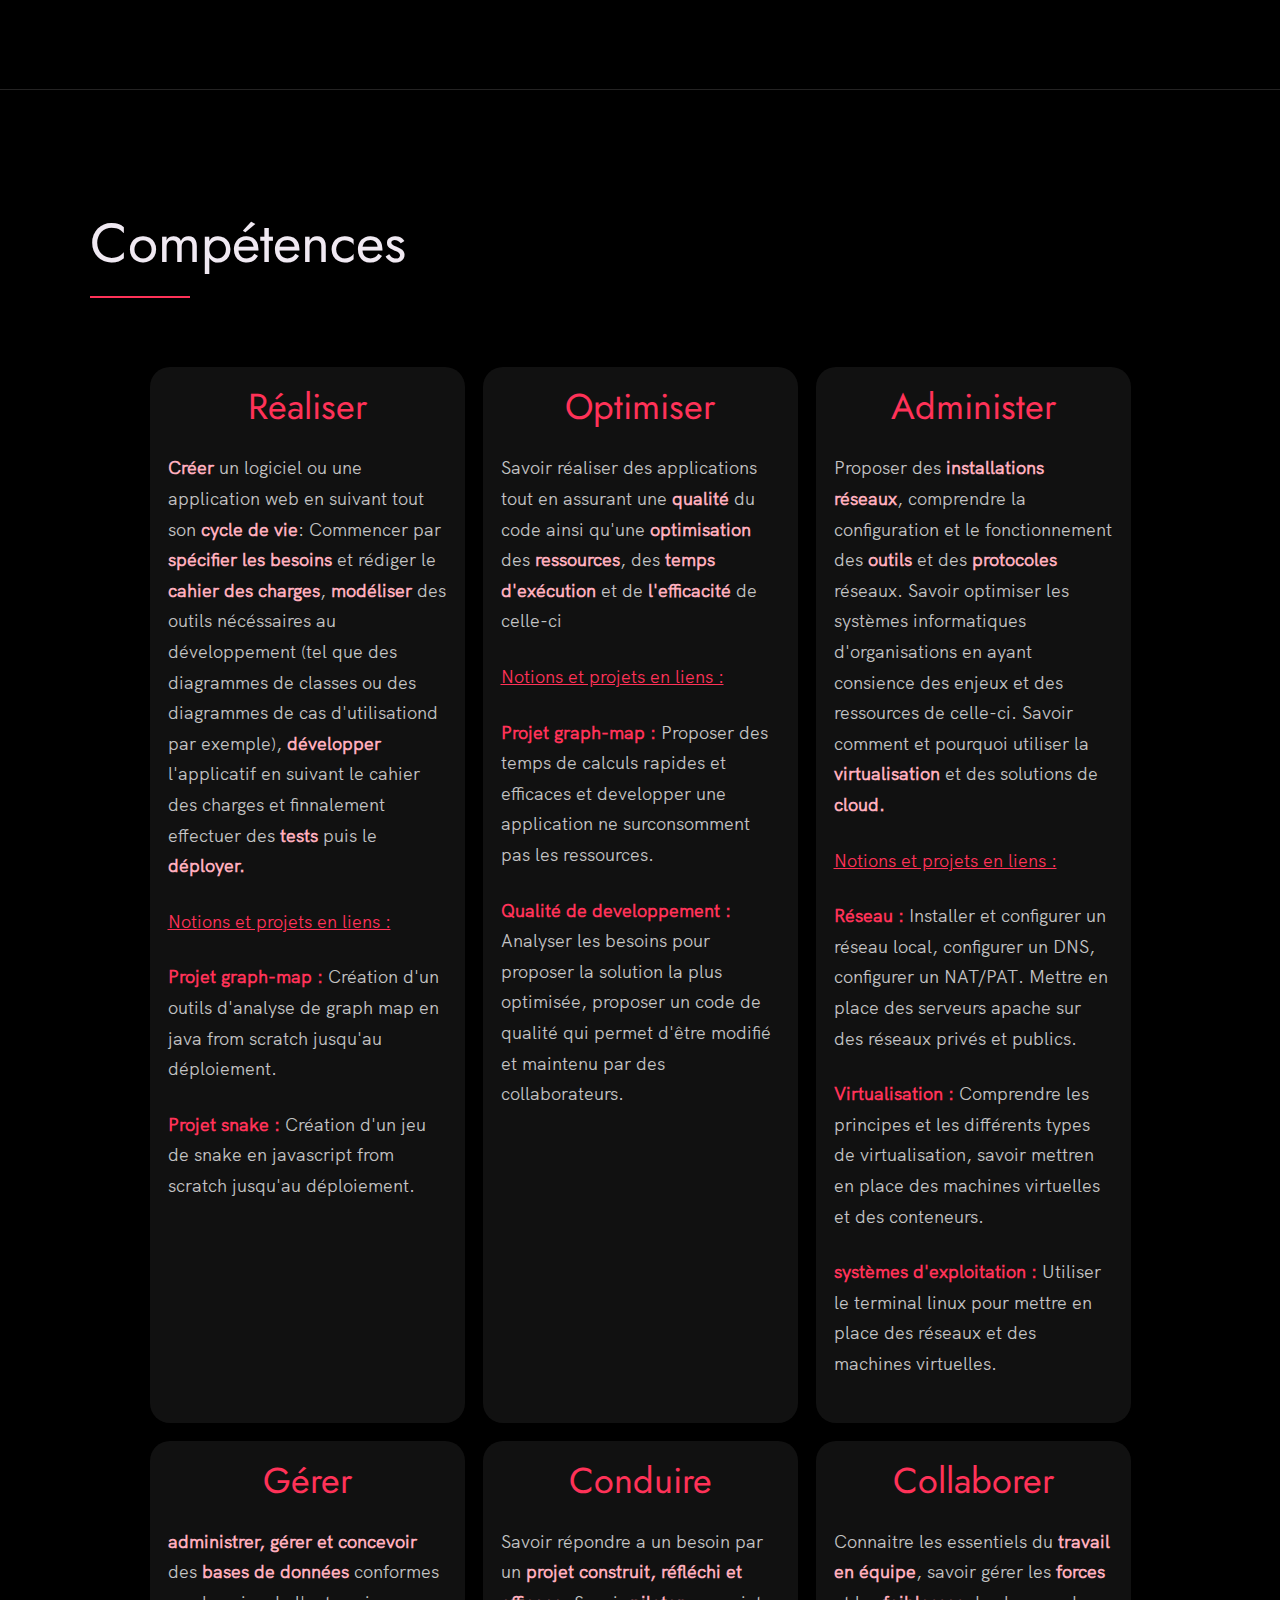
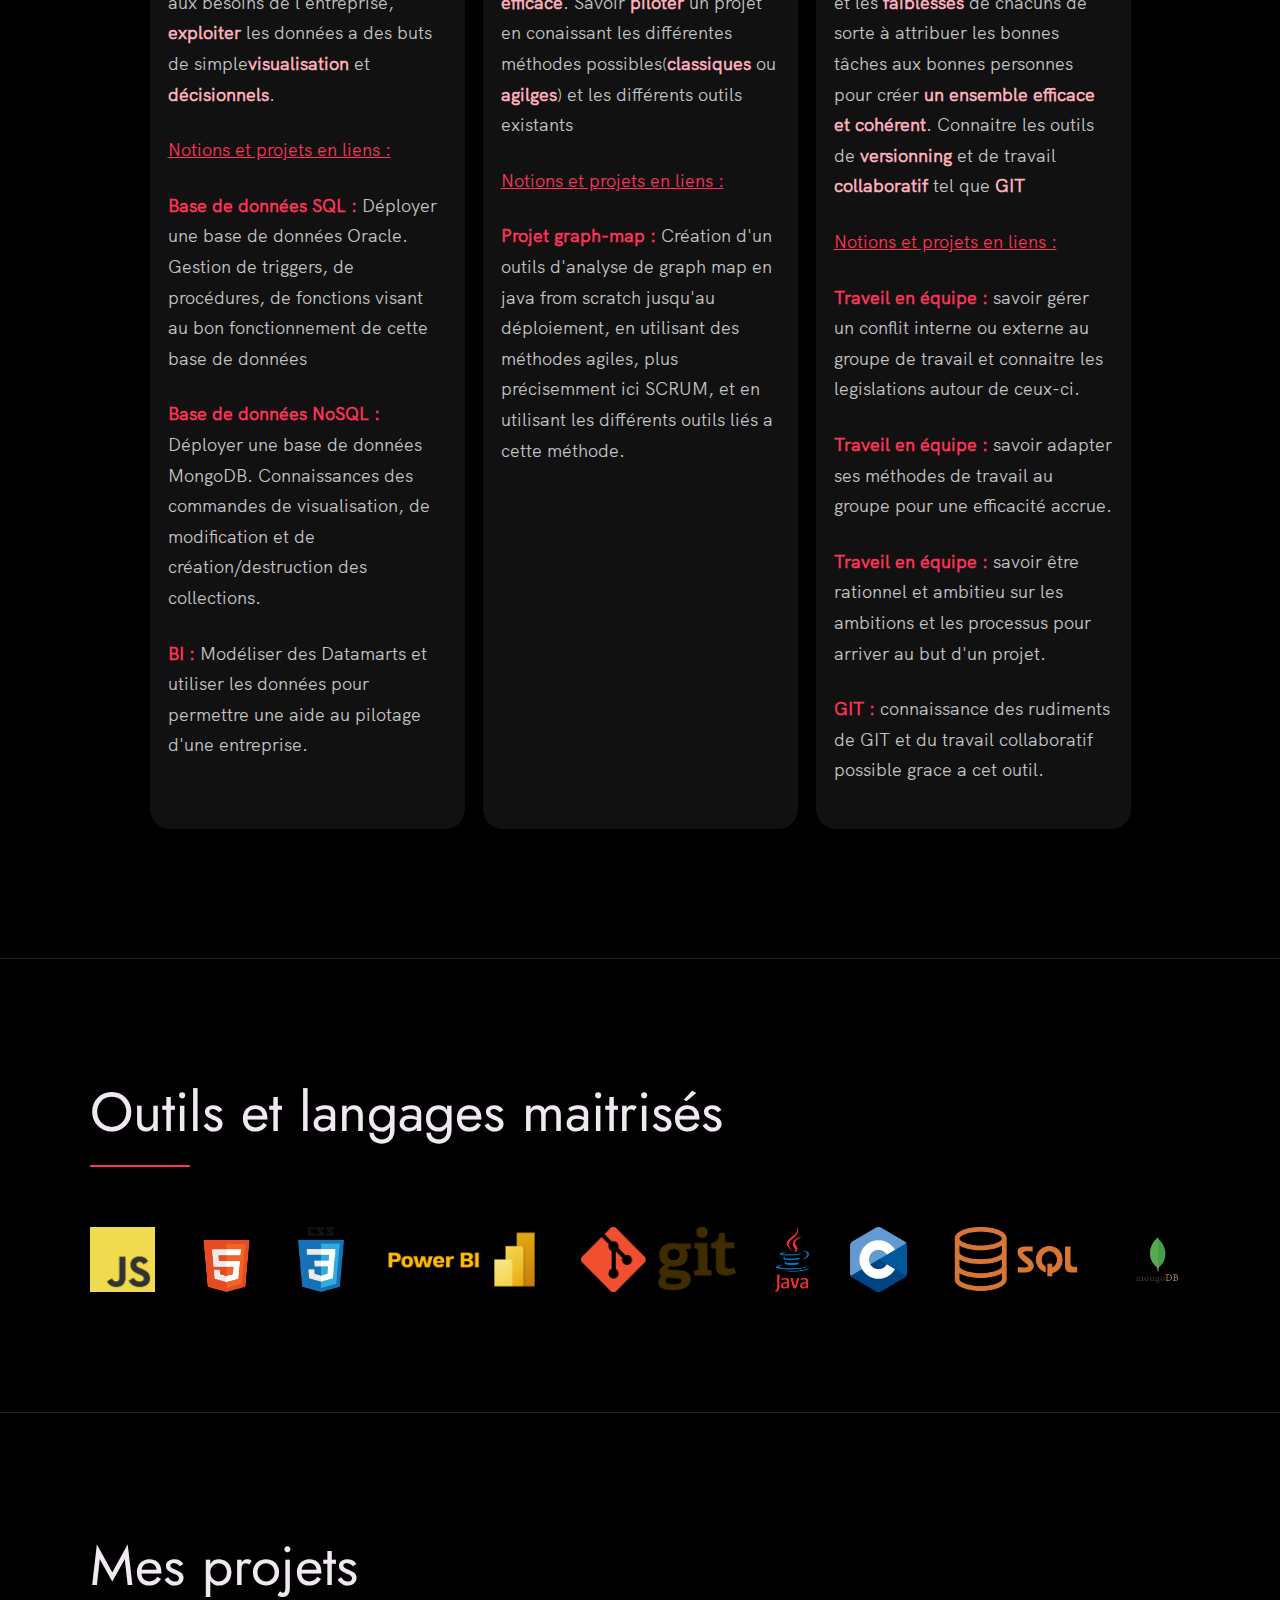
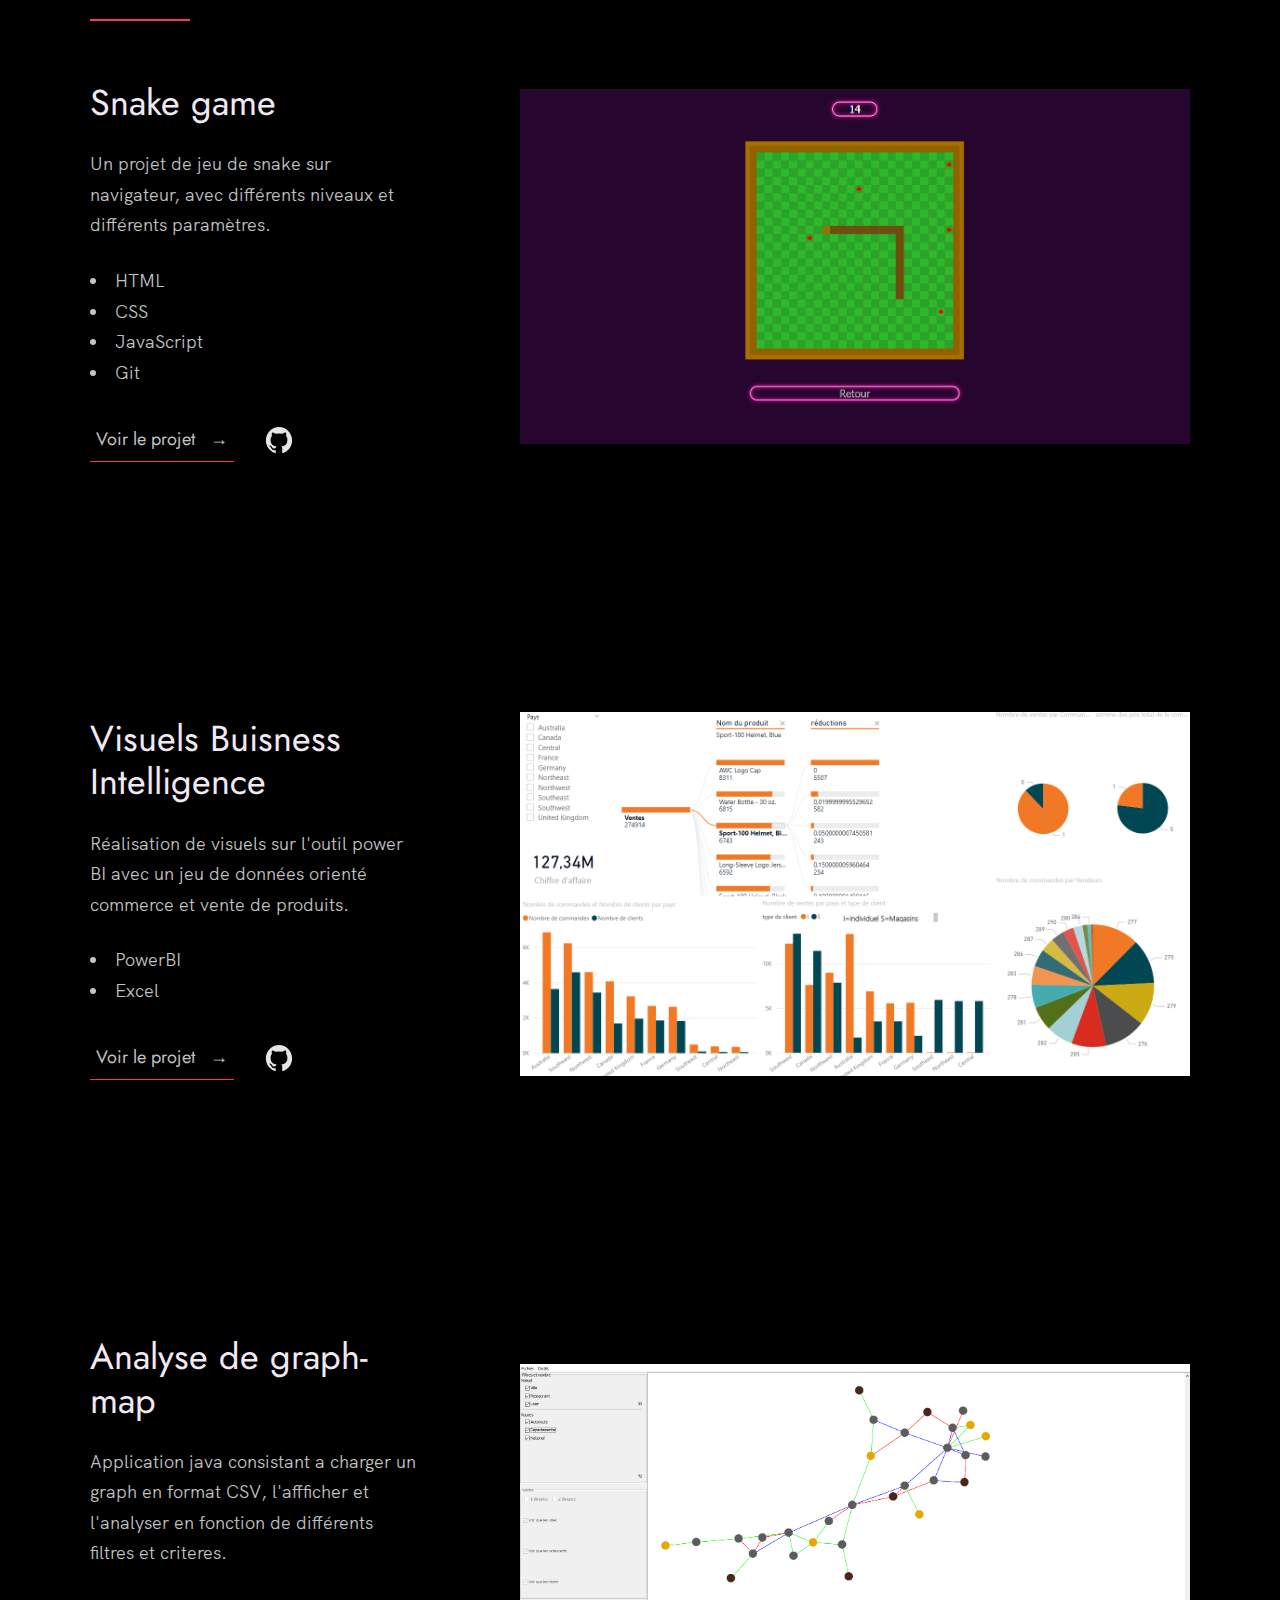
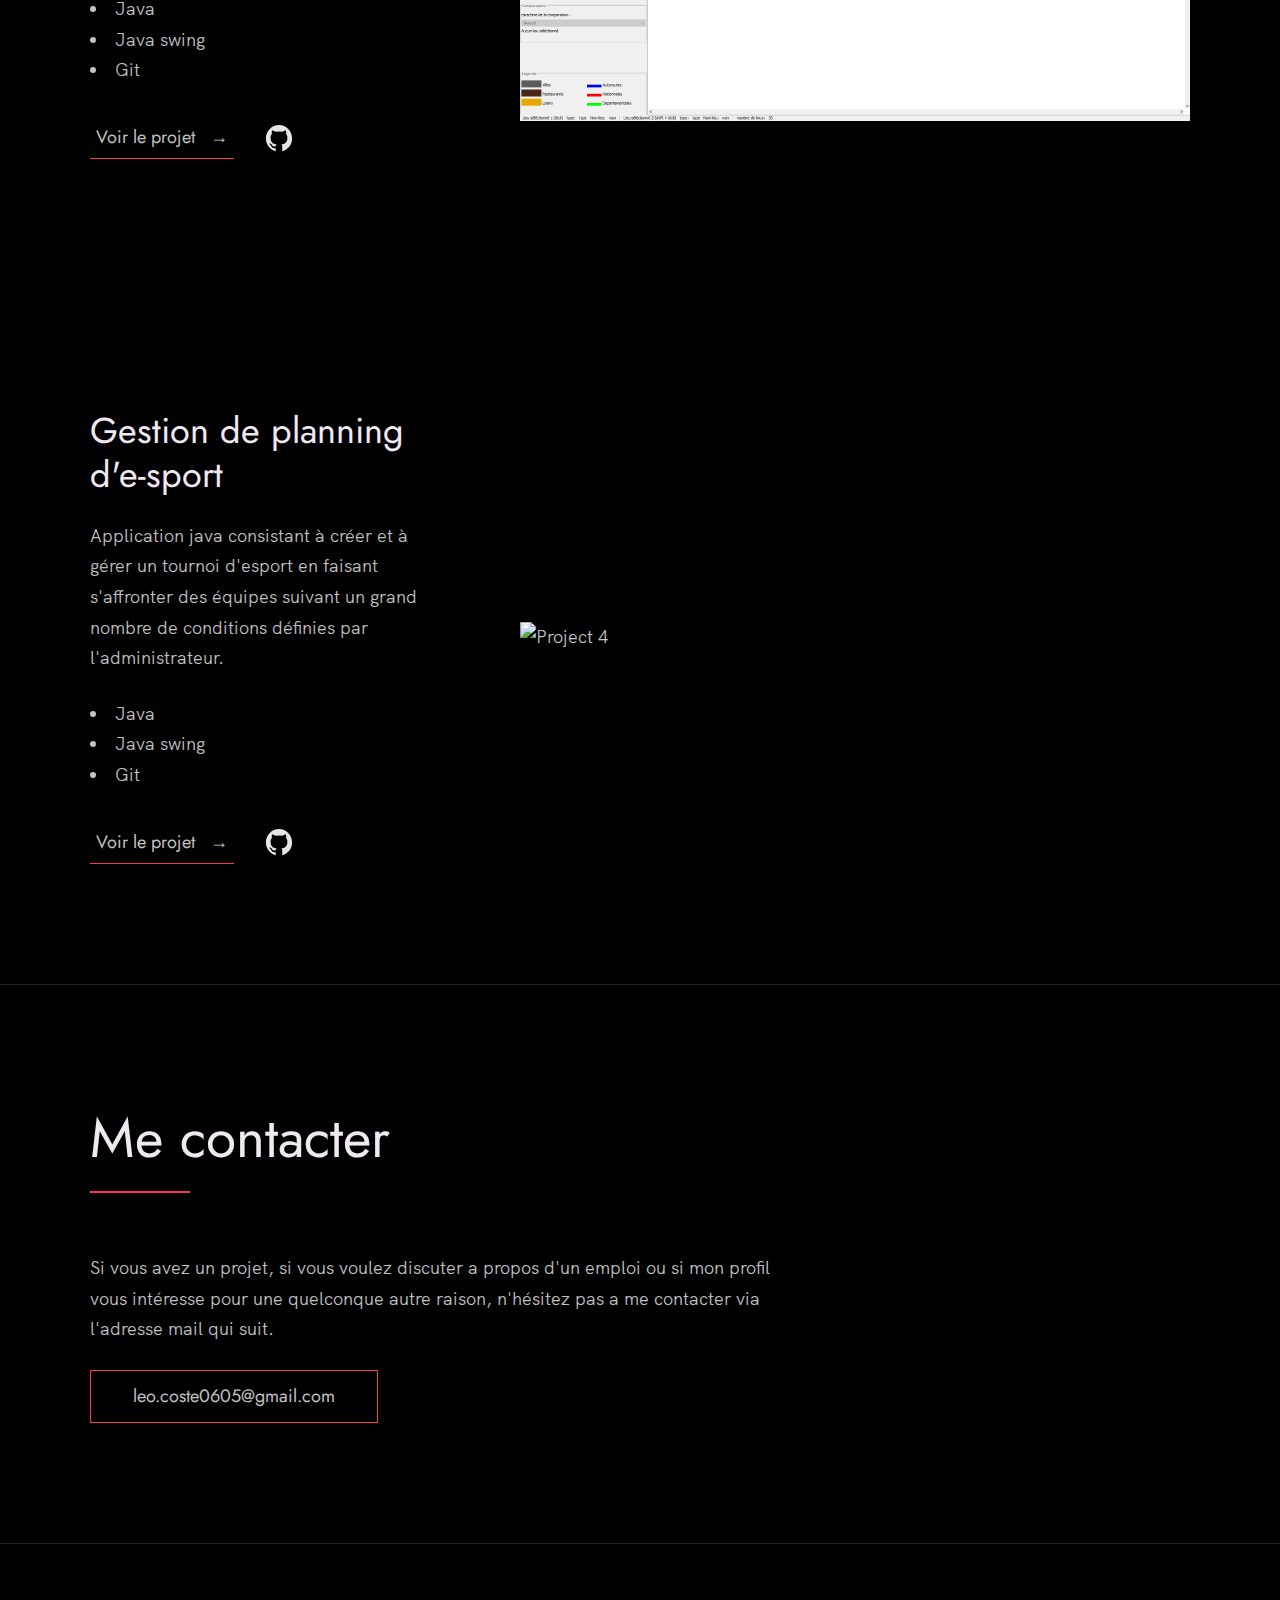
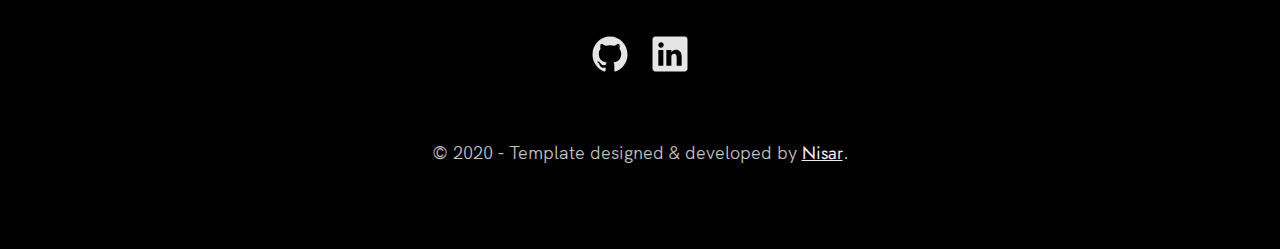
==== commit 17ea8a7c: "finalisation des compétences" ====
--- a/index.html
+++ b/index.html
@@ -81,7 +81,7 @@
               Je suis étudiant en info
             </p>
             <!-- Provide a link to your resume -->
-            <a href="#" class="btn">Télécharger mon CV</a>
+            <a href="assets/cv.pdf" class="btn">Télécharger mon CV</a>
           </div>
 
           <div class="about__photo-container">
@@ -162,28 +162,28 @@
                 <div class="competences">
                     <div>
                         <h3>Conduire</h3>
-                        <p>Satisfaire les besoins des utilisateurs au regard de la chaîne de valeur du client, organiser et
-                            piloter un projet informatique avec des méthodes classiques ou agiles.</p>
-                    </div>
-                    <div class="projets">
-                      <span>Notions et projets en liens :</span>
-                        <p><strong>Crouskie : </strong>Réaliser un projet à l'aide d'une méthode agile (SCRUM). Respect des
-                            coutumes
-                            agiles (sprints, rétrospectives, etc...). Planification des tâches et suivi du projet sur
-                            plusieurs mois.</p>
+                        <p>Savoir répondre a un besoin par un <strong>projet construit, réfléchi et efficace</strong>. Savoir <strong>piloter</strong> un projet en conaissant les 
+                          différentes méthodes possibles(<strong>classiques</strong> ou <strong>agilges</strong>) et les différents outils existants</p>
+                    </div>
+                    <div class="projets">
+                      <span>Notions et projets en liens :</span>
+                      <p><strong>Projet graph-map : </strong>Création d'un outils d'analyse de graph map en java from scratch jusqu'au déploiement, en utilisant des méthodes agiles,
+                      plus précisemment ici SCRUM, et en utilisant les différents outils liés a cette méthode.</p>
                     </div>
                 </div>
                 <div class="competences">
                     <div>
                         <h3>Collaborer</h3>
-                        <p>Acquérir, développer et exploiter les aptitudes nécessaires pour travailler efficacement dans une
-                            équipe informatique.</p>
-                    </div>
-                    <div class="projets">
-                      <span>Notions et projets en liens :</span>
-                        <p><strong>Traveil en équipe : </strong>Réflexion sur les méthodes de travail, la gestion des
-                            conflits et l'organisation à adopter afin de s'adapter à la dynamique d'une équipe de
-                            développement.</p>
+                        <p>Connaitre les essentiels du <strong>travail en équipe</strong>, savoir gérer les <strong>forces</strong> et les <strong>faiblesses</strong> 
+                          de chacuns de sorte à attribuer les bonnes tâches aux bonnes personnes pour
+                          créer <strong>un ensemble efficace et cohérent</strong>. Connaitre les outils de <strong>versionning</strong> et de travail <strong>collaboratif</strong> tel que <strong>GIT</strong></p>
+                    </div>
+                    <div class="projets">
+                      <span>Notions et projets en liens :</span>
+                        <p><strong>Traveil en équipe : </strong>savoir gérer un conflit interne ou externe au groupe de travail et connaitre les legislations autour de ceux-ci.</p>
+                        <p><strong>Traveil en équipe : </strong>savoir adapter ses méthodes de travail au groupe pour une efficacité accrue.</p>
+                        <p><strong>Traveil en équipe : </strong>savoir être rationnel et ambitieu sur les ambitions et les processus pour arriver au but d'un projet.</p>
+                        <p><strong>GIT : </strong>connaissance des rudiments de GIT et du travail collaboratif possible grace a cet outil.</p>
                     </div>
                 </div>
             </div>
--- a/index.css
+++ b/index.css
@@ -614,7 +614,7 @@
 .competences{
     background-color:#111111;
     margin: 0.5em;
-    width : 40vh;
+    width : 35vh;
     flex-wrap: wrap;
     border-radius: 20px;
     transition-duration: 0.5s;
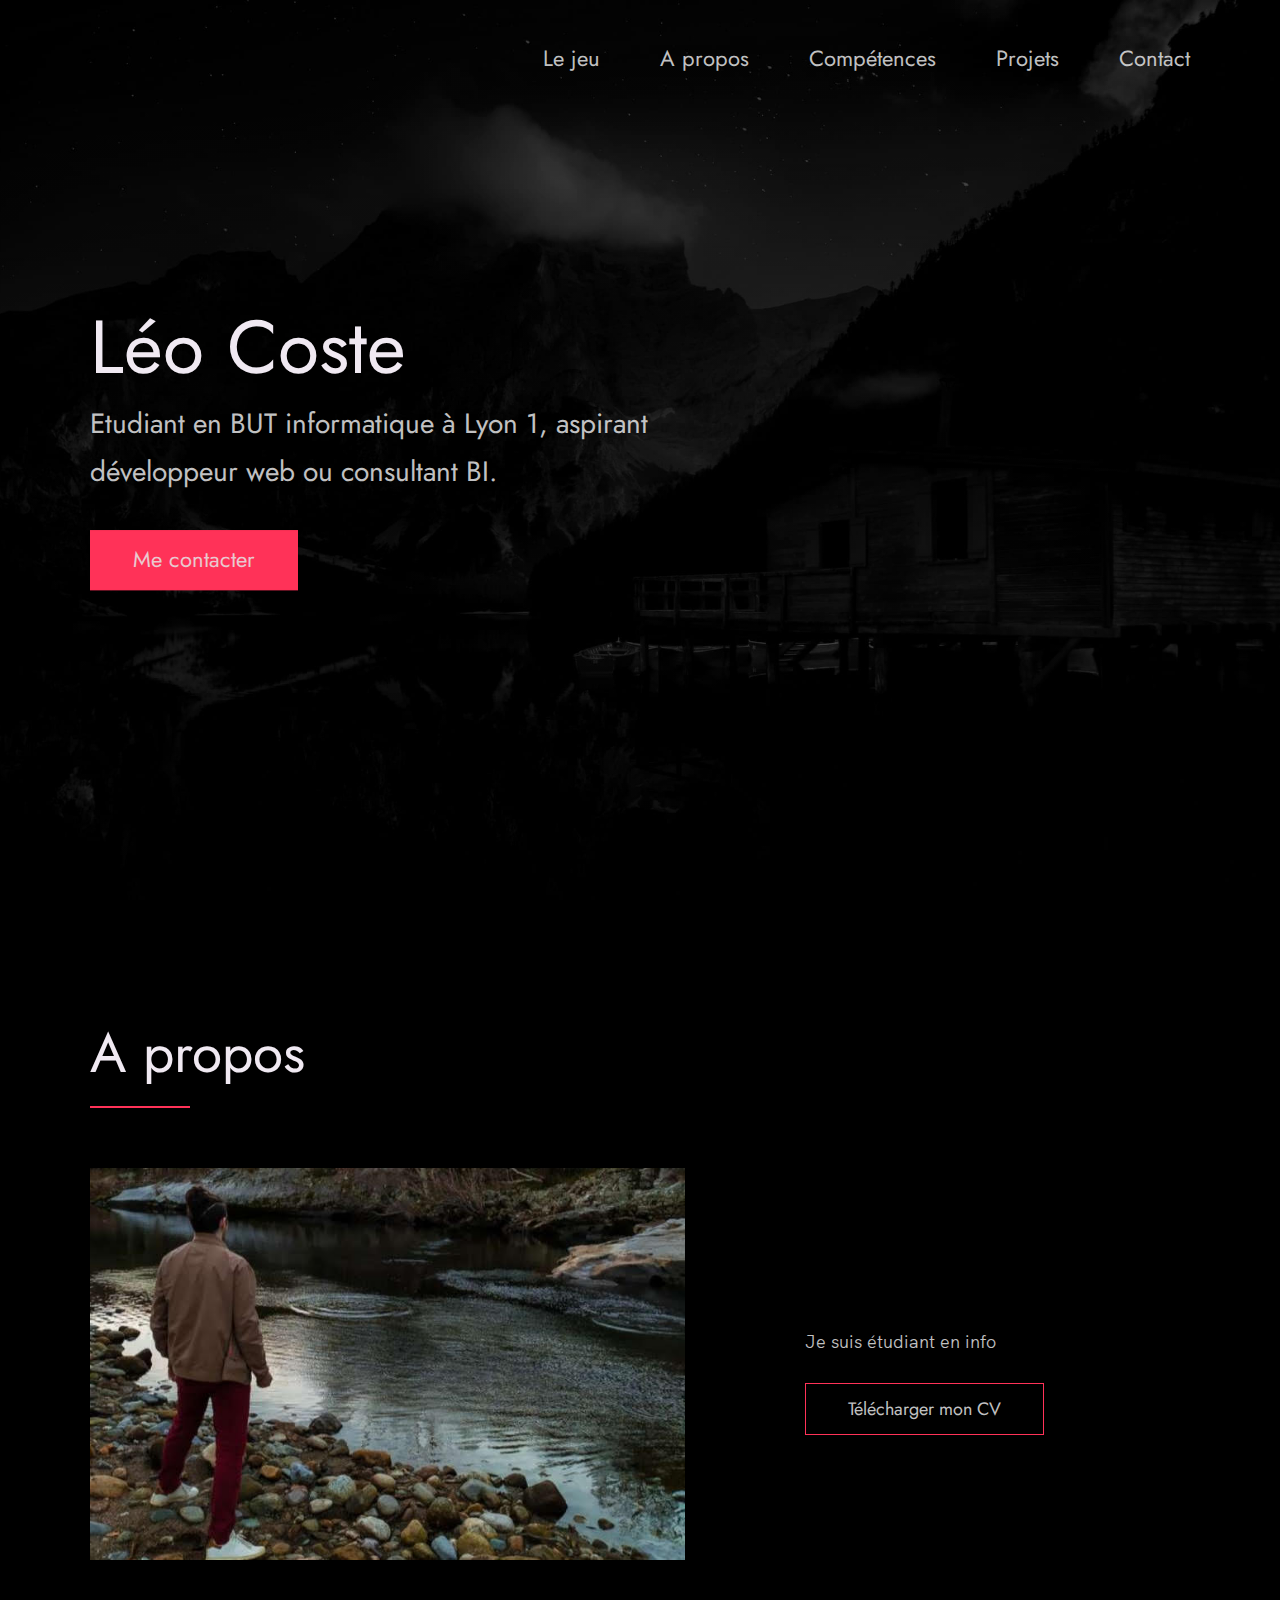
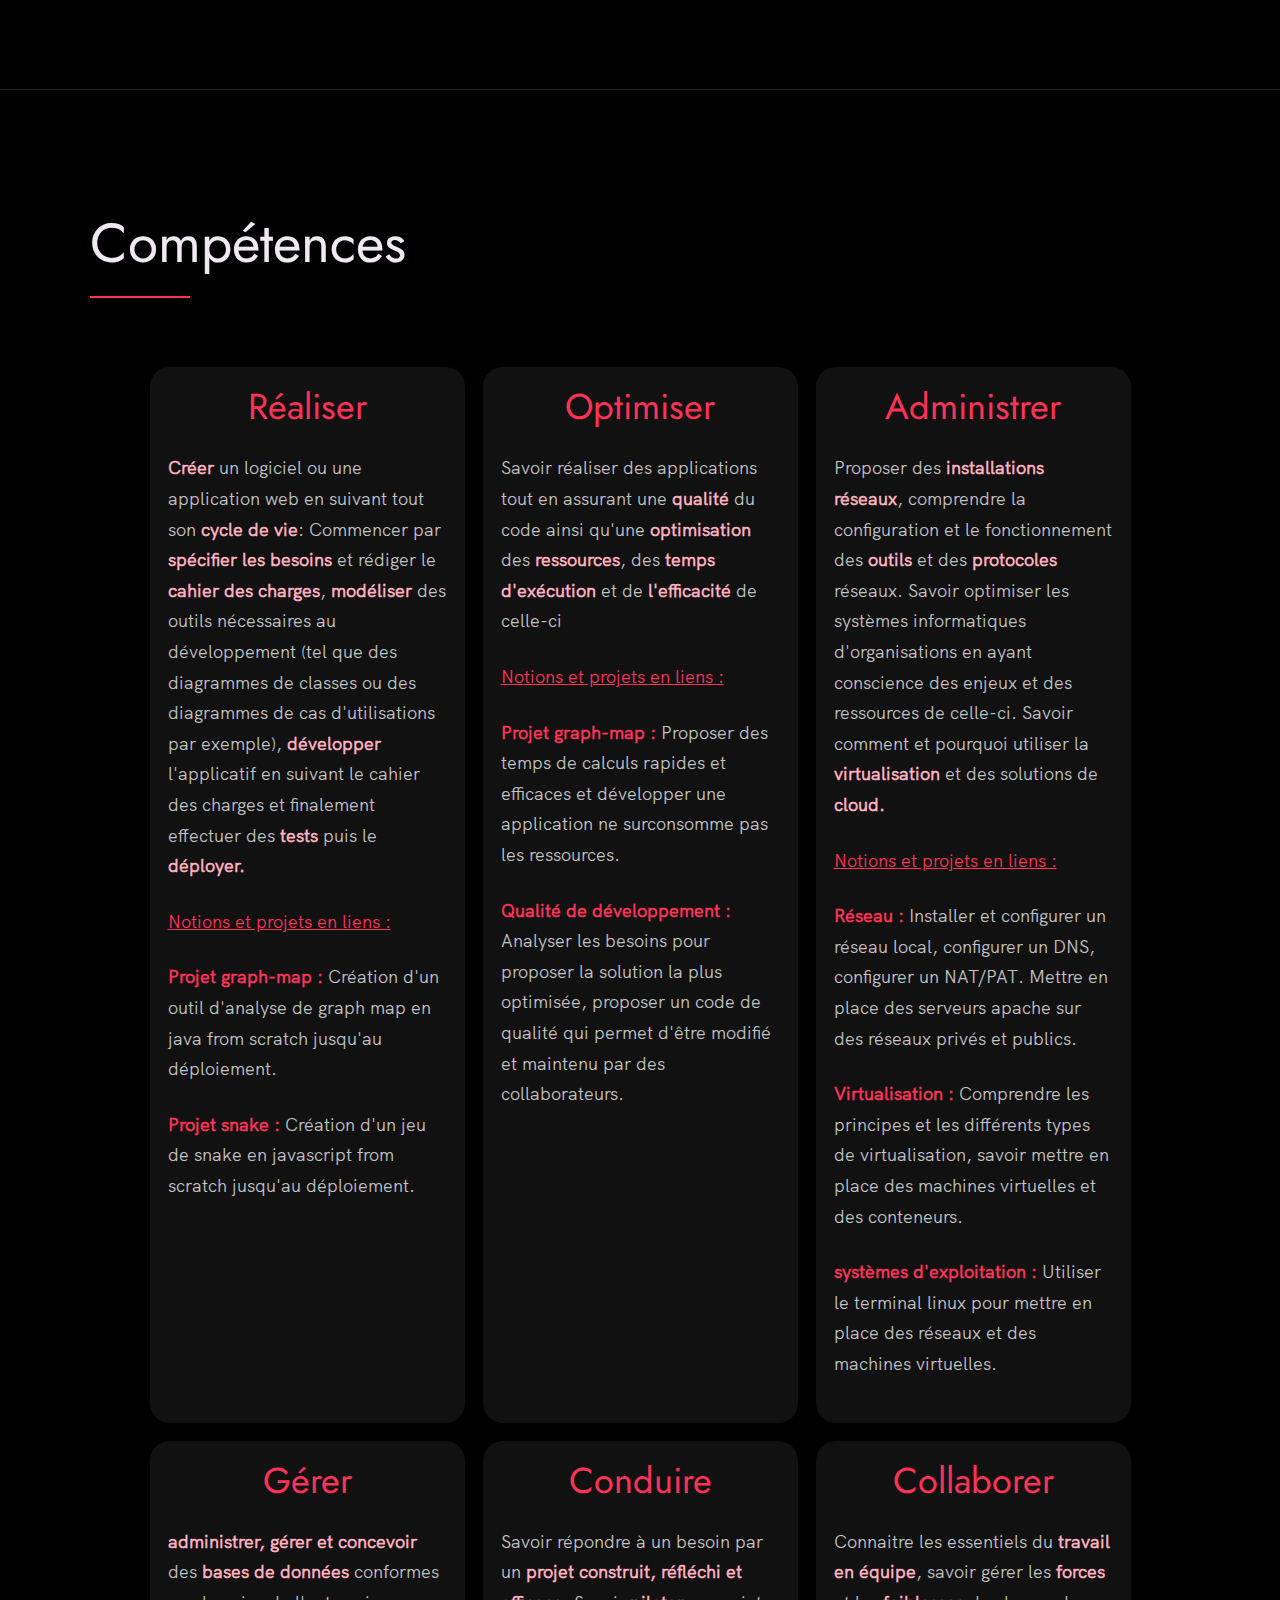
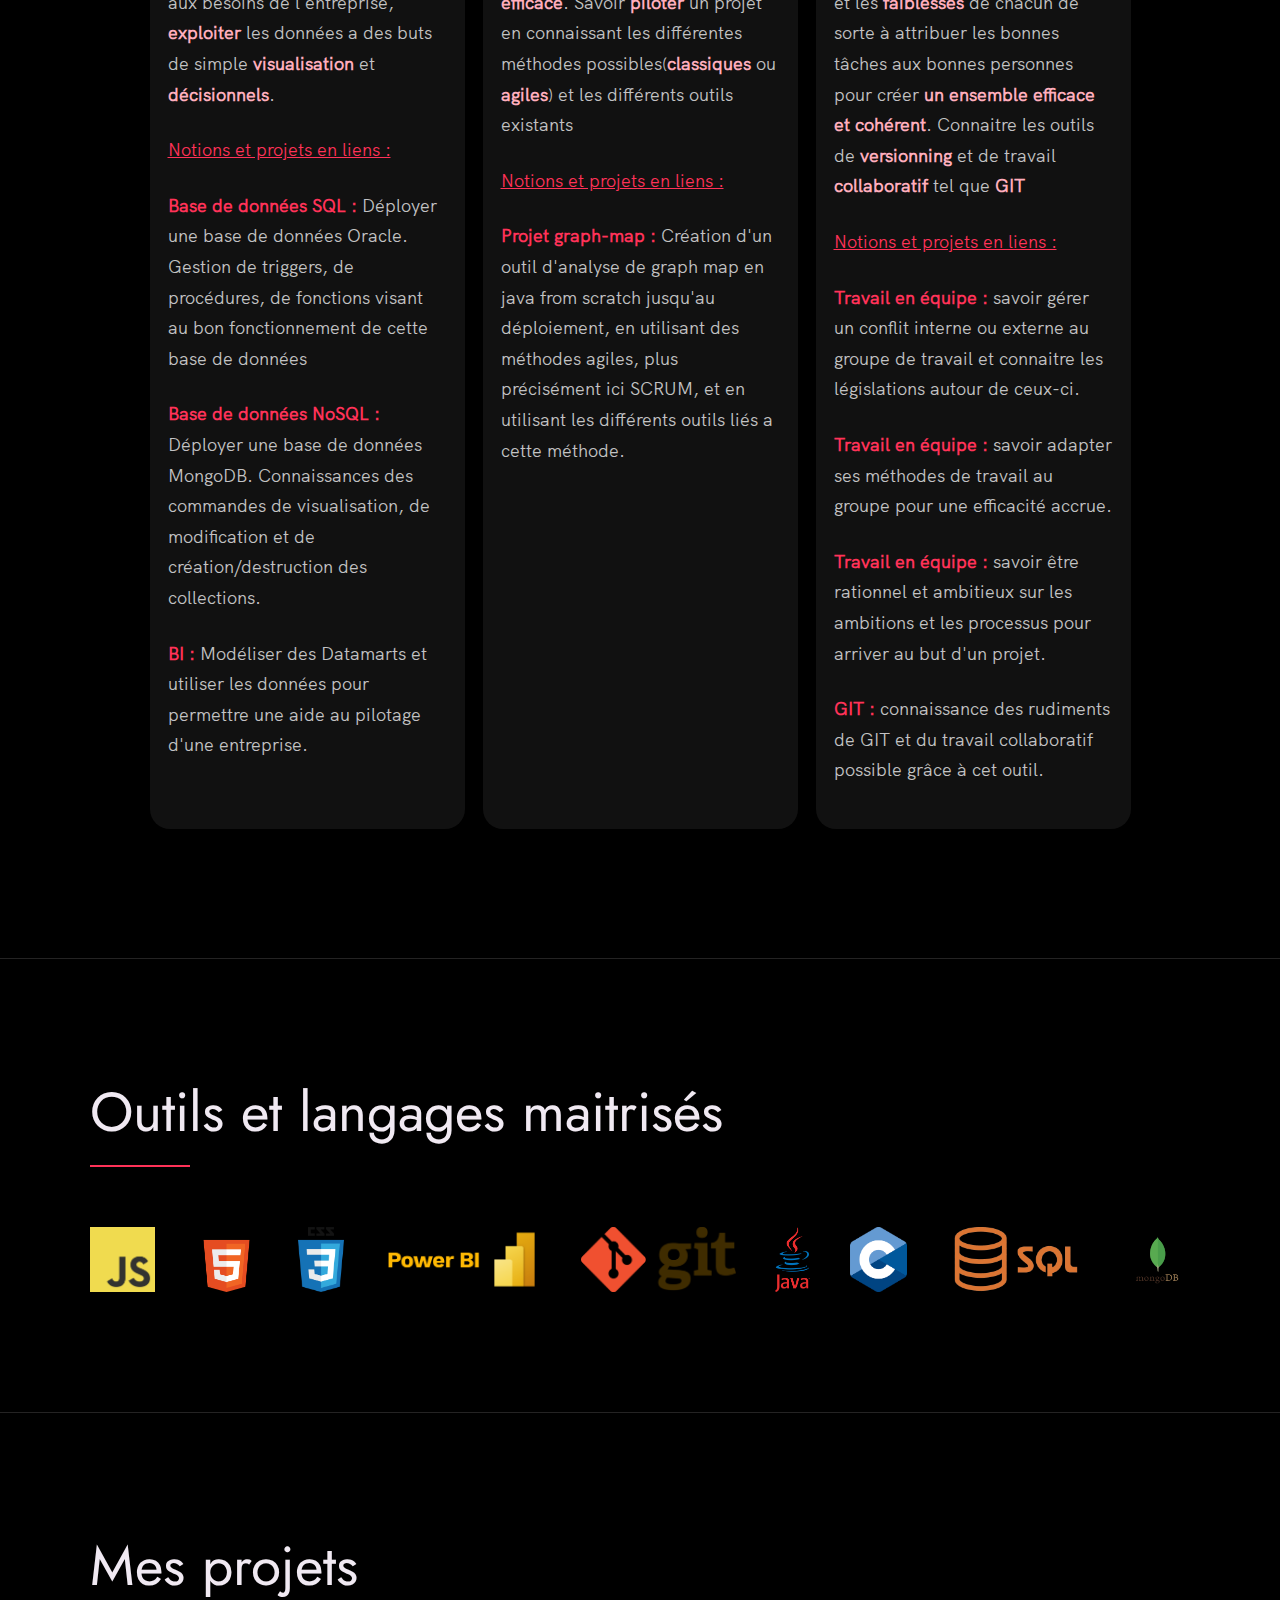
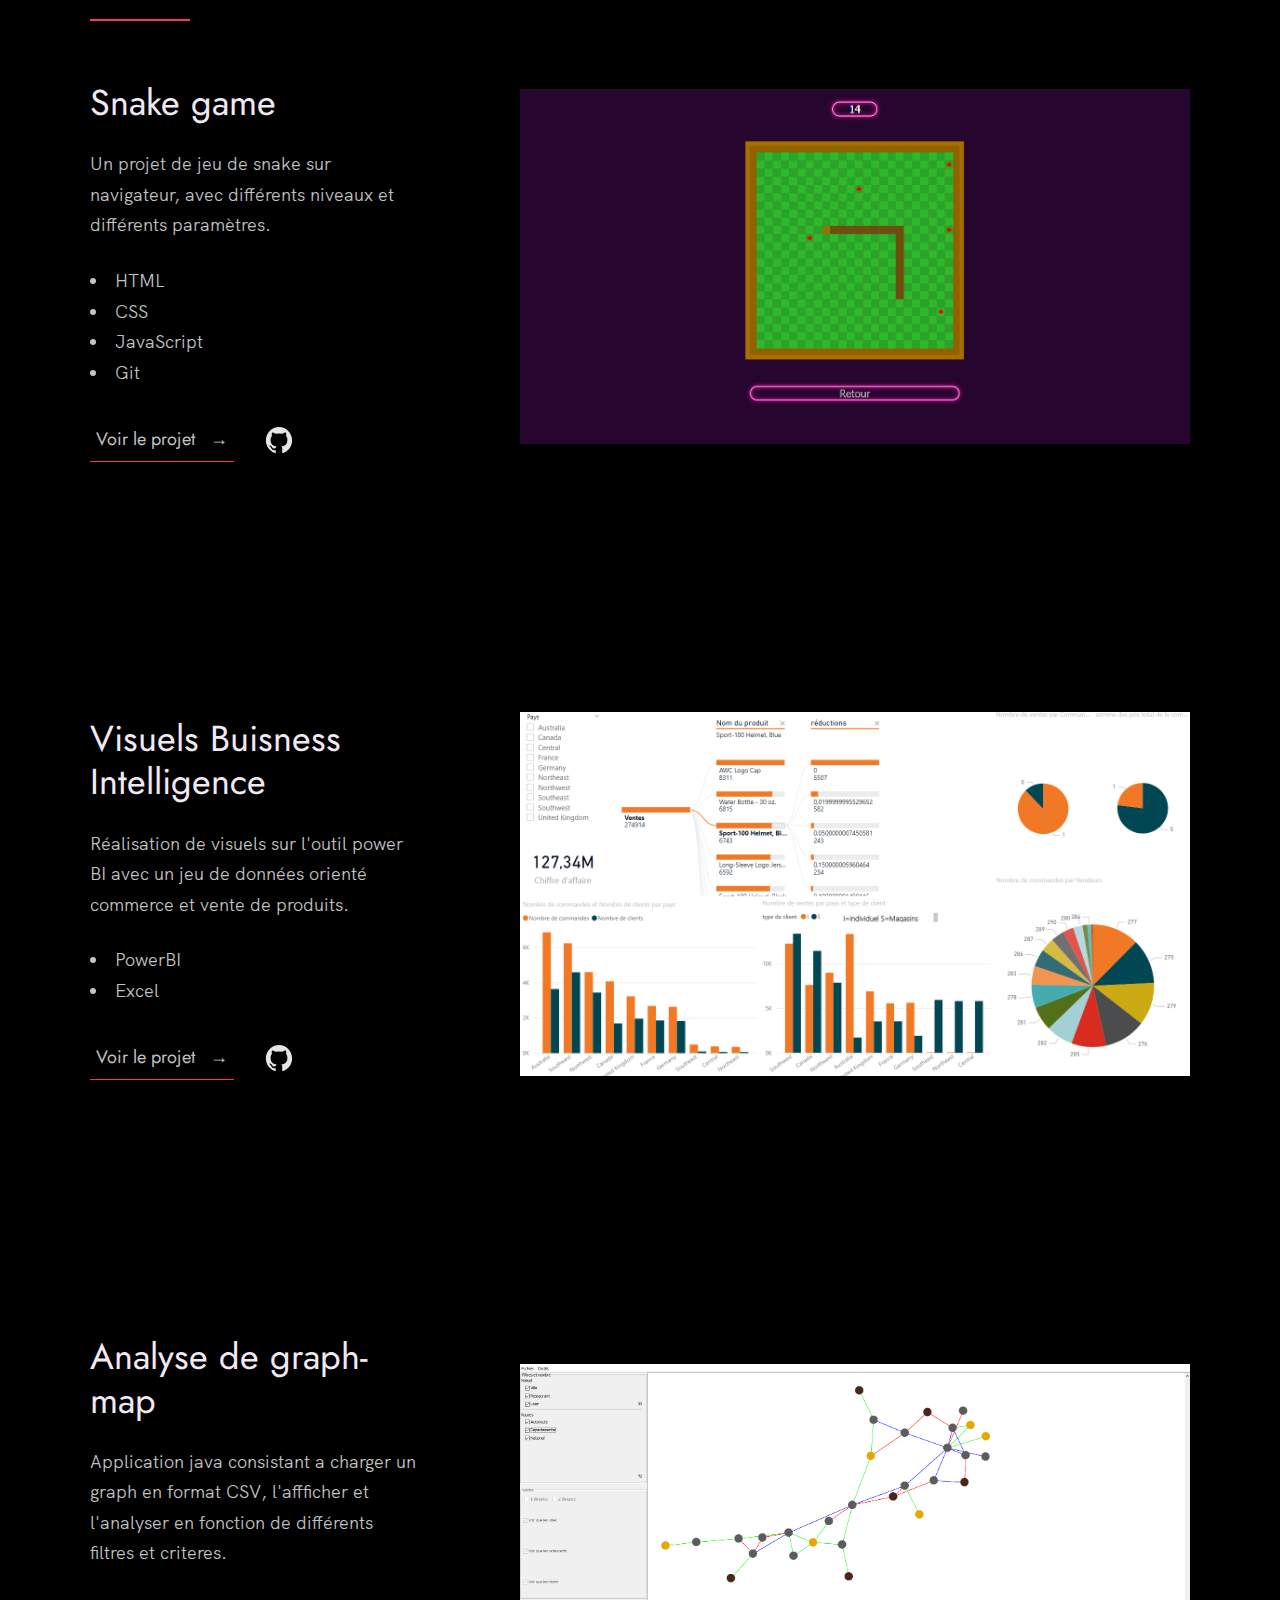
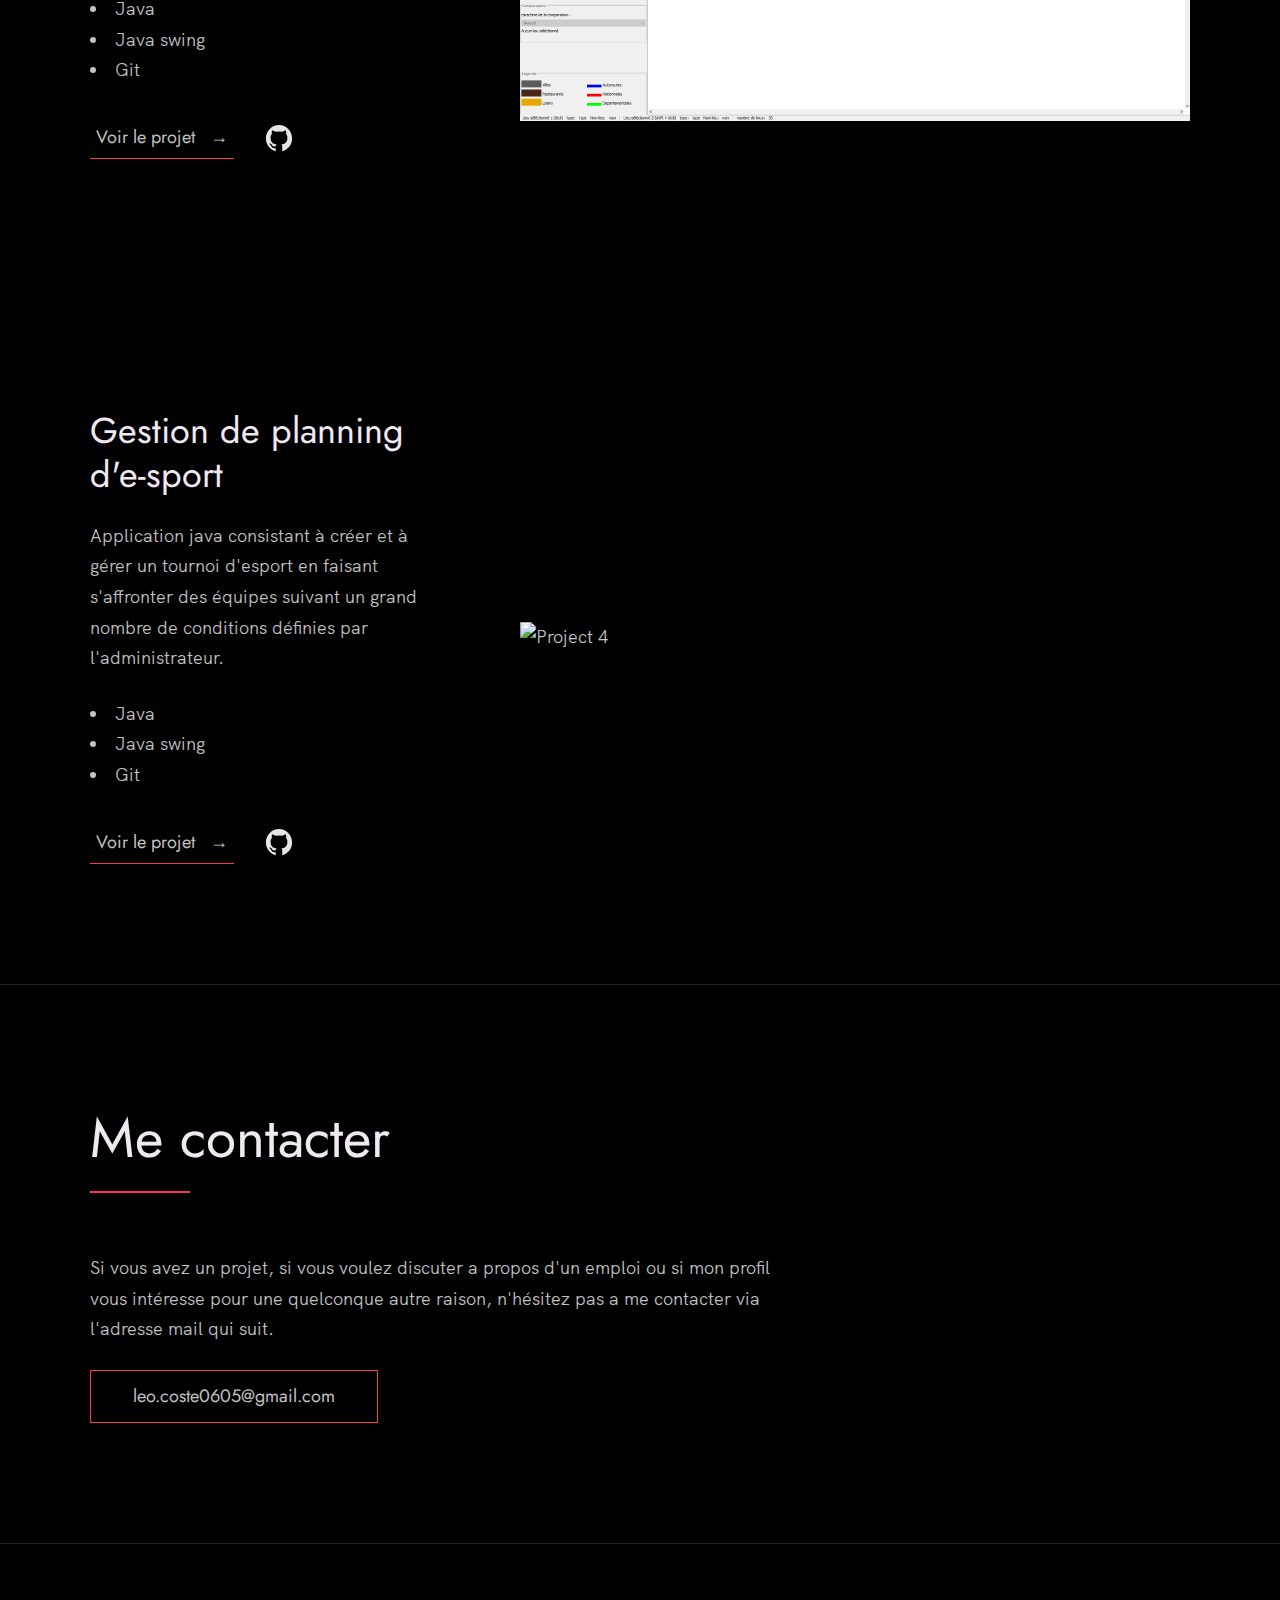
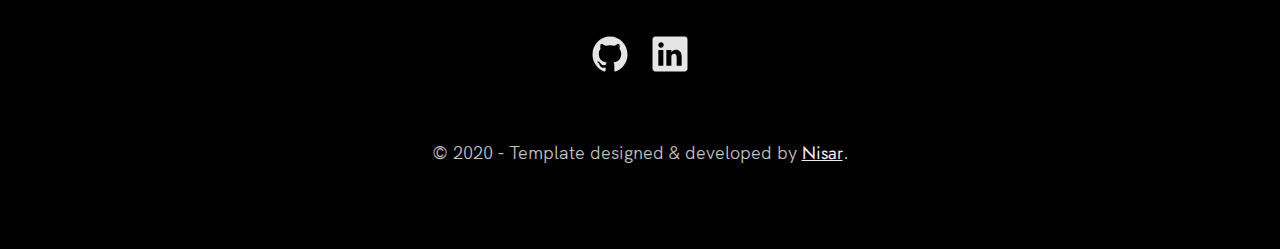
==== commit 8615cdf7: "correction orthographiques compétences" ====
--- a/index.html
+++ b/index.html
@@ -106,12 +106,12 @@
                         <h3>Réaliser</h3>
                         <p><strong>Créer</strong> un logiciel ou une application web en suivant tout son <strong>cycle de vie</strong>: Commencer par <strong>spécifier les besoins</strong> et rédiger le 
                           <strong>cahier des charges</strong>,
-                          <strong>modéliser</strong> des outils nécéssaires au développement (tel que des diagrammes de classes ou des diagrammes de cas d'utilisationd par exemple),
-                           <strong>développer</strong> l'applicatif en suivant le cahier des charges et finnalement effectuer des <strong>tests</strong> puis le <strong>déployer.</strong></p>
+                          <strong>modéliser</strong> des outils nécessaires au développement (tel que des diagrammes de classes ou des diagrammes de cas d'utilisations par exemple),
+                           <strong>développer</strong> l'applicatif en suivant le cahier des charges et finalement effectuer des <strong>tests</strong> puis le <strong>déployer.</strong></p>
                     </div>
                     <div class="projets">
                         <span>Notions et projets en liens :</span>
-                        <p><strong>Projet graph-map : </strong>Création d'un outils d'analyse de graph map en java from scratch jusqu'au déploiement.</p>
+                        <p><strong>Projet graph-map : </strong>Création d'un outil d'analyse de graph map en java from scratch jusqu'au déploiement.</p>
                         <p><strong>Projet snake : </strong>Création d'un jeu de snake en javascript from scratch jusqu'au déploiement.</p>
                     </div>
                 </div>
@@ -123,23 +123,23 @@
                     </div>
                     <div class="projets">
                       <span>Notions et projets en liens :</span>
-                      <p><strong>Projet graph-map : </strong>Proposer des temps de calculs rapides et efficaces et developper une application ne surconsomment pas les ressources.</p>
-                      <p><strong>Qualité de developpement : </strong>Analyser les besoins pour proposer la solution la plus optimisée, proposer un code de qualité qui permet
+                      <p><strong>Projet graph-map : </strong>Proposer des temps de calculs rapides et efficaces et développer une application ne surconsomme pas les ressources.</p>
+                      <p><strong>Qualité de développement : </strong>Analyser les besoins pour proposer la solution la plus optimisée, proposer un code de qualité qui permet
                         d'être modifié et maintenu par des collaborateurs.</p>
                     </div>
                 </div>
                 <div class="competences">
                     <div>
-                        <h3>Administer</h3>
+                        <h3>Administrer</h3>
                         <p>Proposer des <strong>installations réseaux</strong>, comprendre la configuration et le fonctionnement des <strong>outils</strong> et des <strong>protocoles</strong> réseaux. Savoir 
-                        optimiser les systèmes informatiques d'organisations en ayant consience des enjeux et des ressources de celle-ci. Savoir comment et pourquoi
+                        optimiser les systèmes informatiques d'organisations en ayant conscience des enjeux et des ressources de celle-ci. Savoir comment et pourquoi
                       utiliser la <strong>virtualisation</strong> et des solutions de <strong>cloud.</strong></p>
                     </div>
                     <div class="projets">
                       <span>Notions et projets en liens :</span>
                         <p><strong>Réseau : </strong> Installer et configurer un réseau local, configurer un DNS, configurer un NAT/PAT. Mettre en place
                           des serveurs apache sur des réseaux privés et publics.</p>
-                        <p><strong>Virtualisation : </strong> Comprendre les principes et les différents types de virtualisation, savoir mettren en place des machines virtuelles et des conteneurs.</p>
+                        <p><strong>Virtualisation : </strong> Comprendre les principes et les différents types de virtualisation, savoir mettre en place des machines virtuelles et des conteneurs.</p>
                         <p><strong>systèmes d'exploitation : </strong> Utiliser le terminal linux pour mettre en place des réseaux et des machines virtuelles.</p>
                     </div>
                 </div>
@@ -148,7 +148,7 @@
                         <h3>Gérer</h3>
                         <p>
                           <strong>administrer, gérer et concevoir</strong> des <strong>bases de données</strong> conformes aux besoins de l'entreprise, <strong>exploiter</strong> 
-                          les données a des buts de simple<strong>visualisation</strong> et <strong>décisionnels</strong>.</p>
+                          les données a des buts de simple <strong>visualisation</strong> et <strong>décisionnels</strong>.</p>
                     </div>
                     <div class="projets">
                       <span>Notions et projets en liens :</span>
@@ -162,28 +162,28 @@
                 <div class="competences">
                     <div>
                         <h3>Conduire</h3>
-                        <p>Savoir répondre a un besoin par un <strong>projet construit, réfléchi et efficace</strong>. Savoir <strong>piloter</strong> un projet en conaissant les 
-                          différentes méthodes possibles(<strong>classiques</strong> ou <strong>agilges</strong>) et les différents outils existants</p>
-                    </div>
-                    <div class="projets">
-                      <span>Notions et projets en liens :</span>
-                      <p><strong>Projet graph-map : </strong>Création d'un outils d'analyse de graph map en java from scratch jusqu'au déploiement, en utilisant des méthodes agiles,
-                      plus précisemment ici SCRUM, et en utilisant les différents outils liés a cette méthode.</p>
+                        <p>Savoir répondre à un besoin par un <strong>projet construit, réfléchi et efficace</strong>. Savoir <strong>piloter</strong> un projet en connaissant les 
+                          différentes méthodes possibles(<strong>classiques</strong> ou <strong>agiles</strong>) et les différents outils existants</p>
+                    </div>
+                    <div class="projets">
+                      <span>Notions et projets en liens :</span>
+                      <p><strong>Projet graph-map : </strong>Création d'un outil d'analyse de graph map en java from scratch jusqu'au déploiement, en utilisant des méthodes agiles,
+                      plus précisément ici SCRUM, et en utilisant les différents outils liés a cette méthode.</p>
                     </div>
                 </div>
                 <div class="competences">
                     <div>
                         <h3>Collaborer</h3>
                         <p>Connaitre les essentiels du <strong>travail en équipe</strong>, savoir gérer les <strong>forces</strong> et les <strong>faiblesses</strong> 
-                          de chacuns de sorte à attribuer les bonnes tâches aux bonnes personnes pour
+                          de chacun de sorte à attribuer les bonnes tâches aux bonnes personnes pour
                           créer <strong>un ensemble efficace et cohérent</strong>. Connaitre les outils de <strong>versionning</strong> et de travail <strong>collaboratif</strong> tel que <strong>GIT</strong></p>
                     </div>
                     <div class="projets">
                       <span>Notions et projets en liens :</span>
-                        <p><strong>Traveil en équipe : </strong>savoir gérer un conflit interne ou externe au groupe de travail et connaitre les legislations autour de ceux-ci.</p>
-                        <p><strong>Traveil en équipe : </strong>savoir adapter ses méthodes de travail au groupe pour une efficacité accrue.</p>
-                        <p><strong>Traveil en équipe : </strong>savoir être rationnel et ambitieu sur les ambitions et les processus pour arriver au but d'un projet.</p>
-                        <p><strong>GIT : </strong>connaissance des rudiments de GIT et du travail collaboratif possible grace a cet outil.</p>
+                        <p><strong>Travail en équipe : </strong>savoir gérer un conflit interne ou externe au groupe de travail et connaitre les législations autour de ceux-ci.</p>
+                        <p><strong>Travail en équipe : </strong>savoir adapter ses méthodes de travail au groupe pour une efficacité accrue.</p>
+                        <p><strong>Travail en équipe : </strong>savoir être rationnel et ambitieux sur les ambitions et les processus pour arriver au but d'un projet.</p>
+                        <p><strong>GIT : </strong>connaissance des rudiments de GIT et du travail collaboratif possible grâce à cet outil.</p>
                     </div>
                 </div>
             </div>
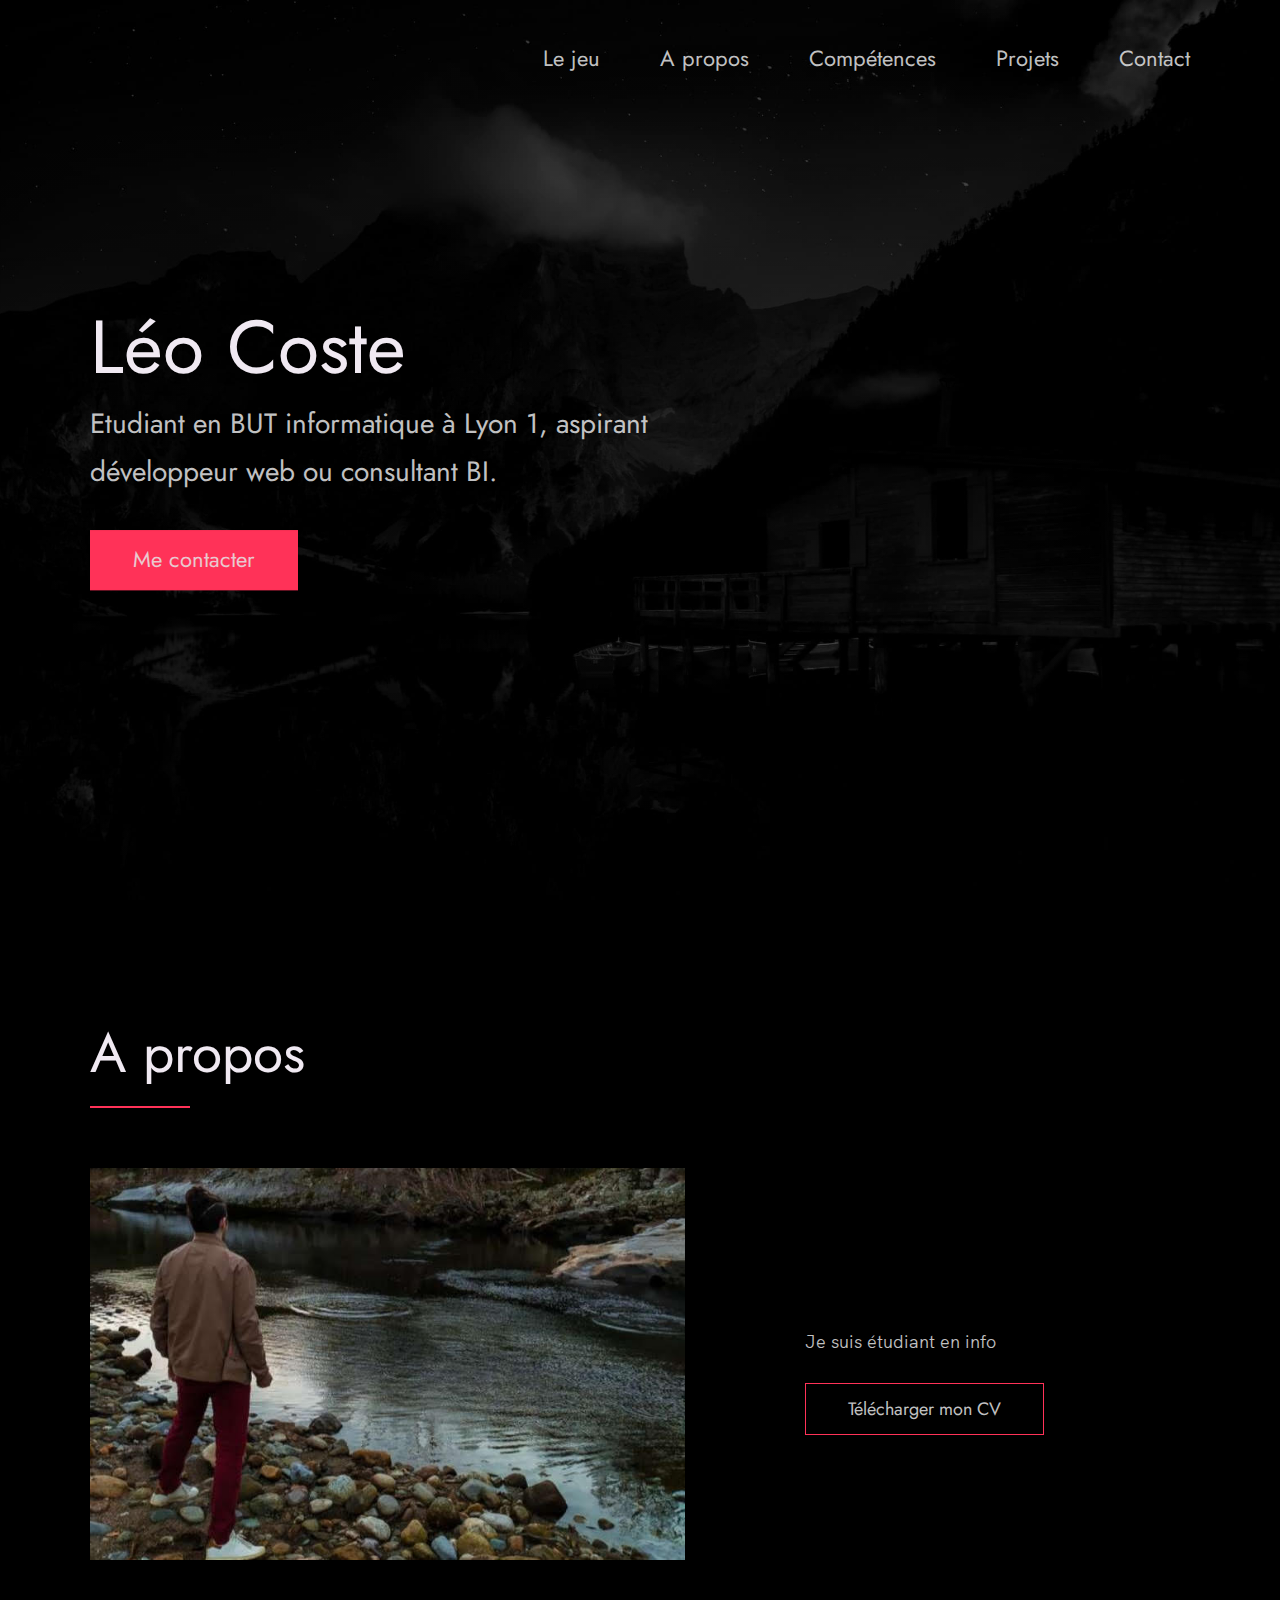
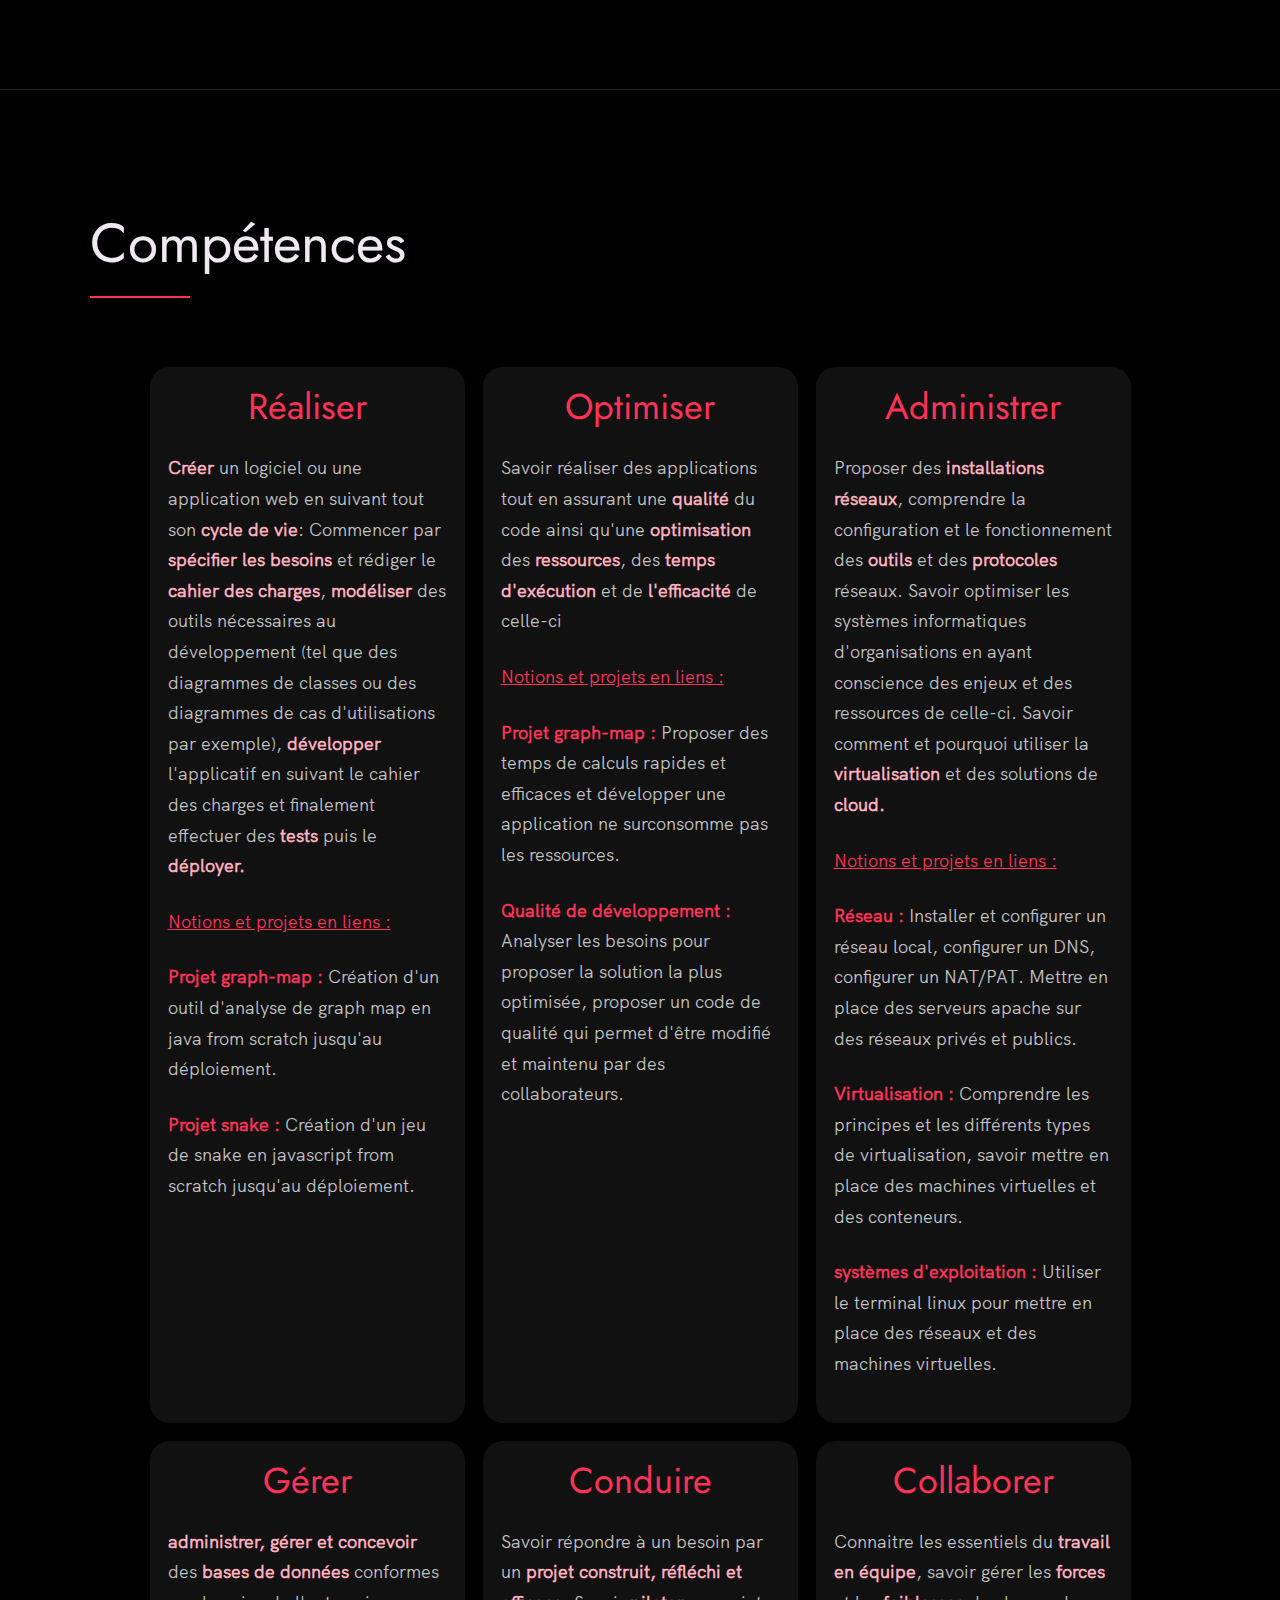
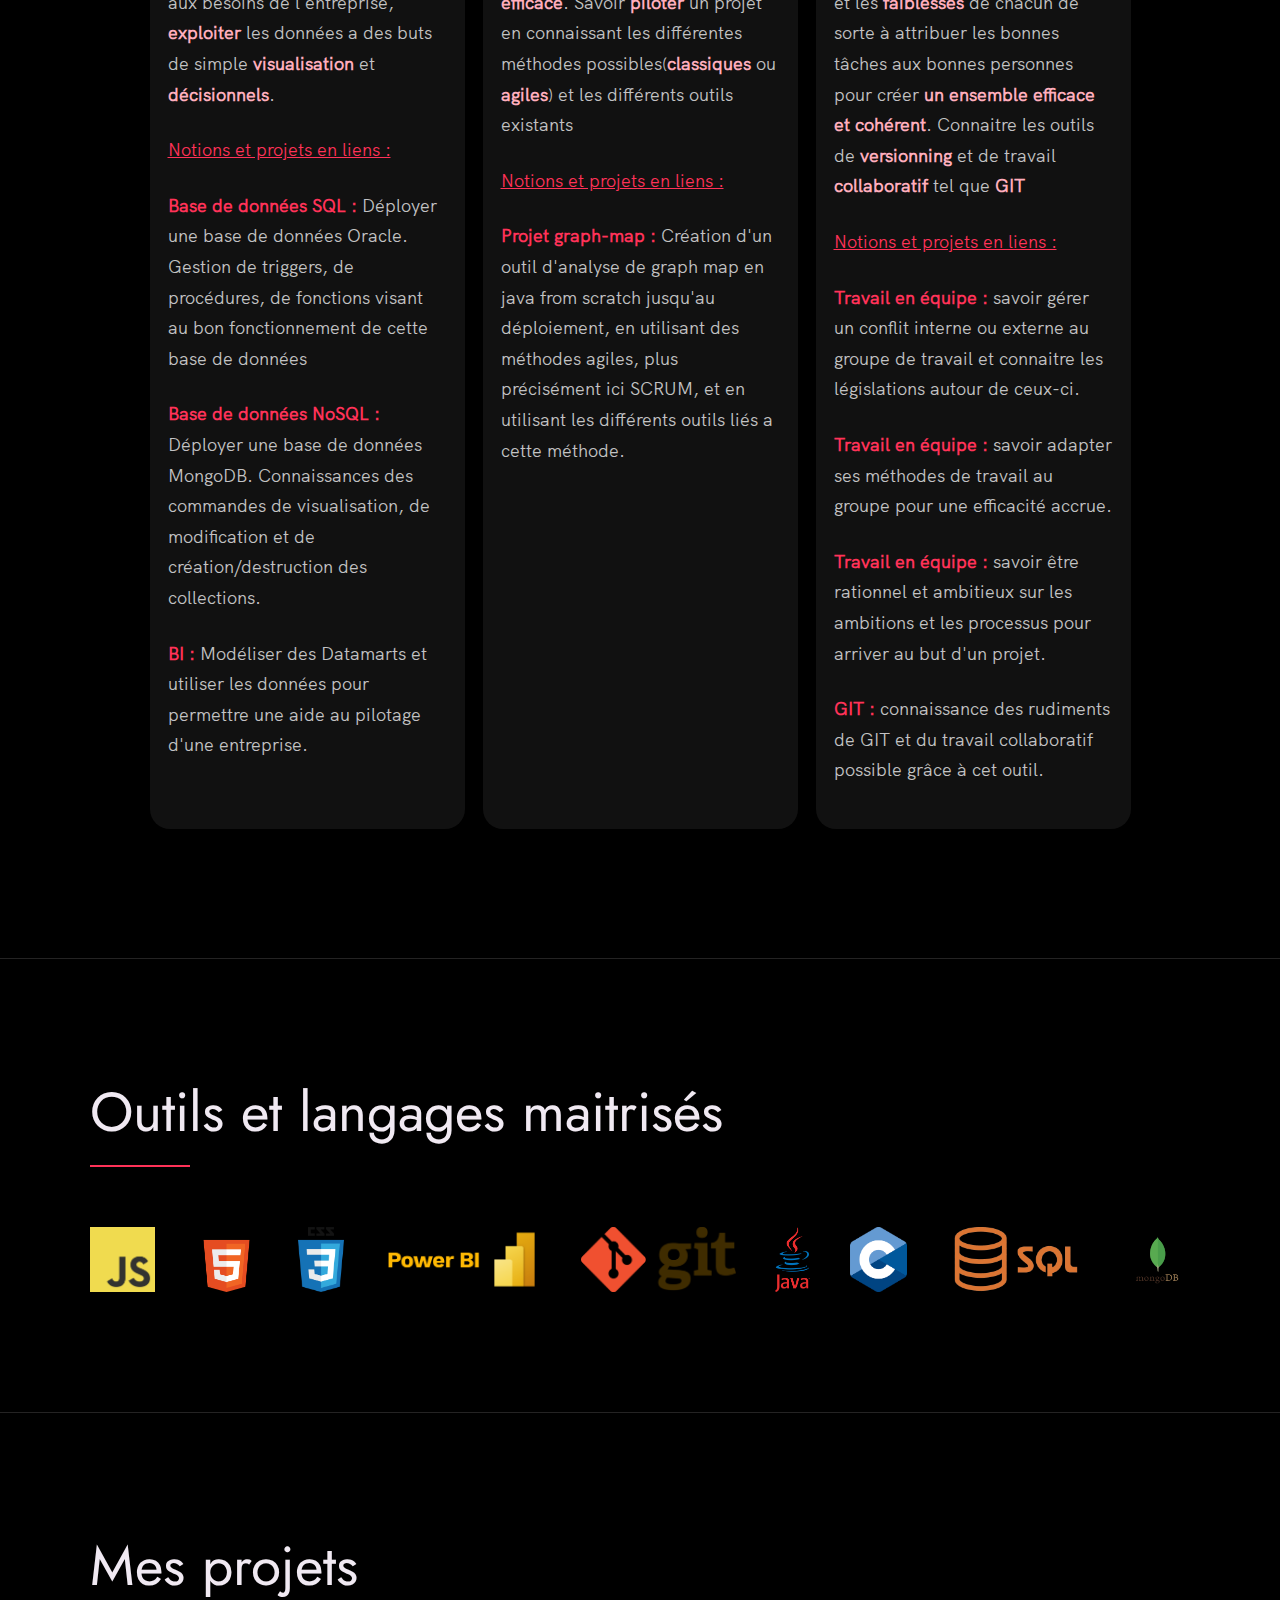
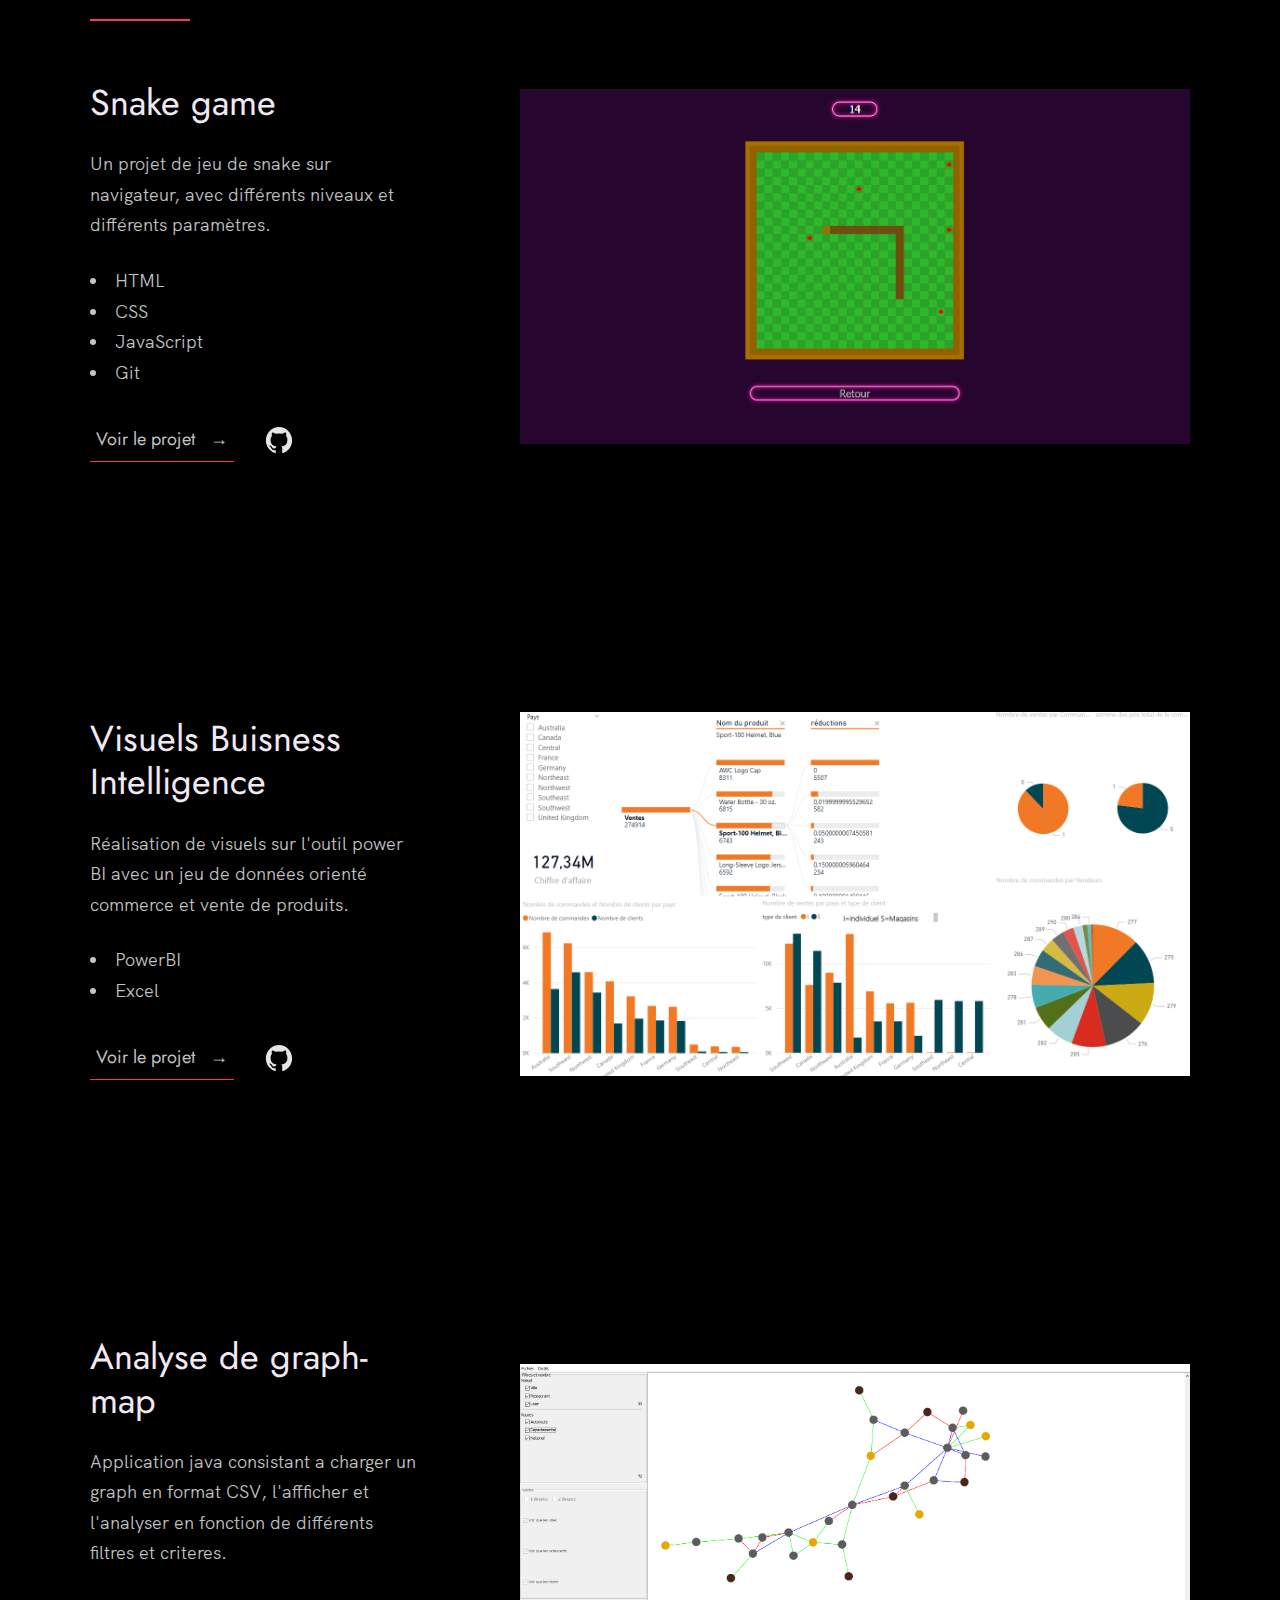
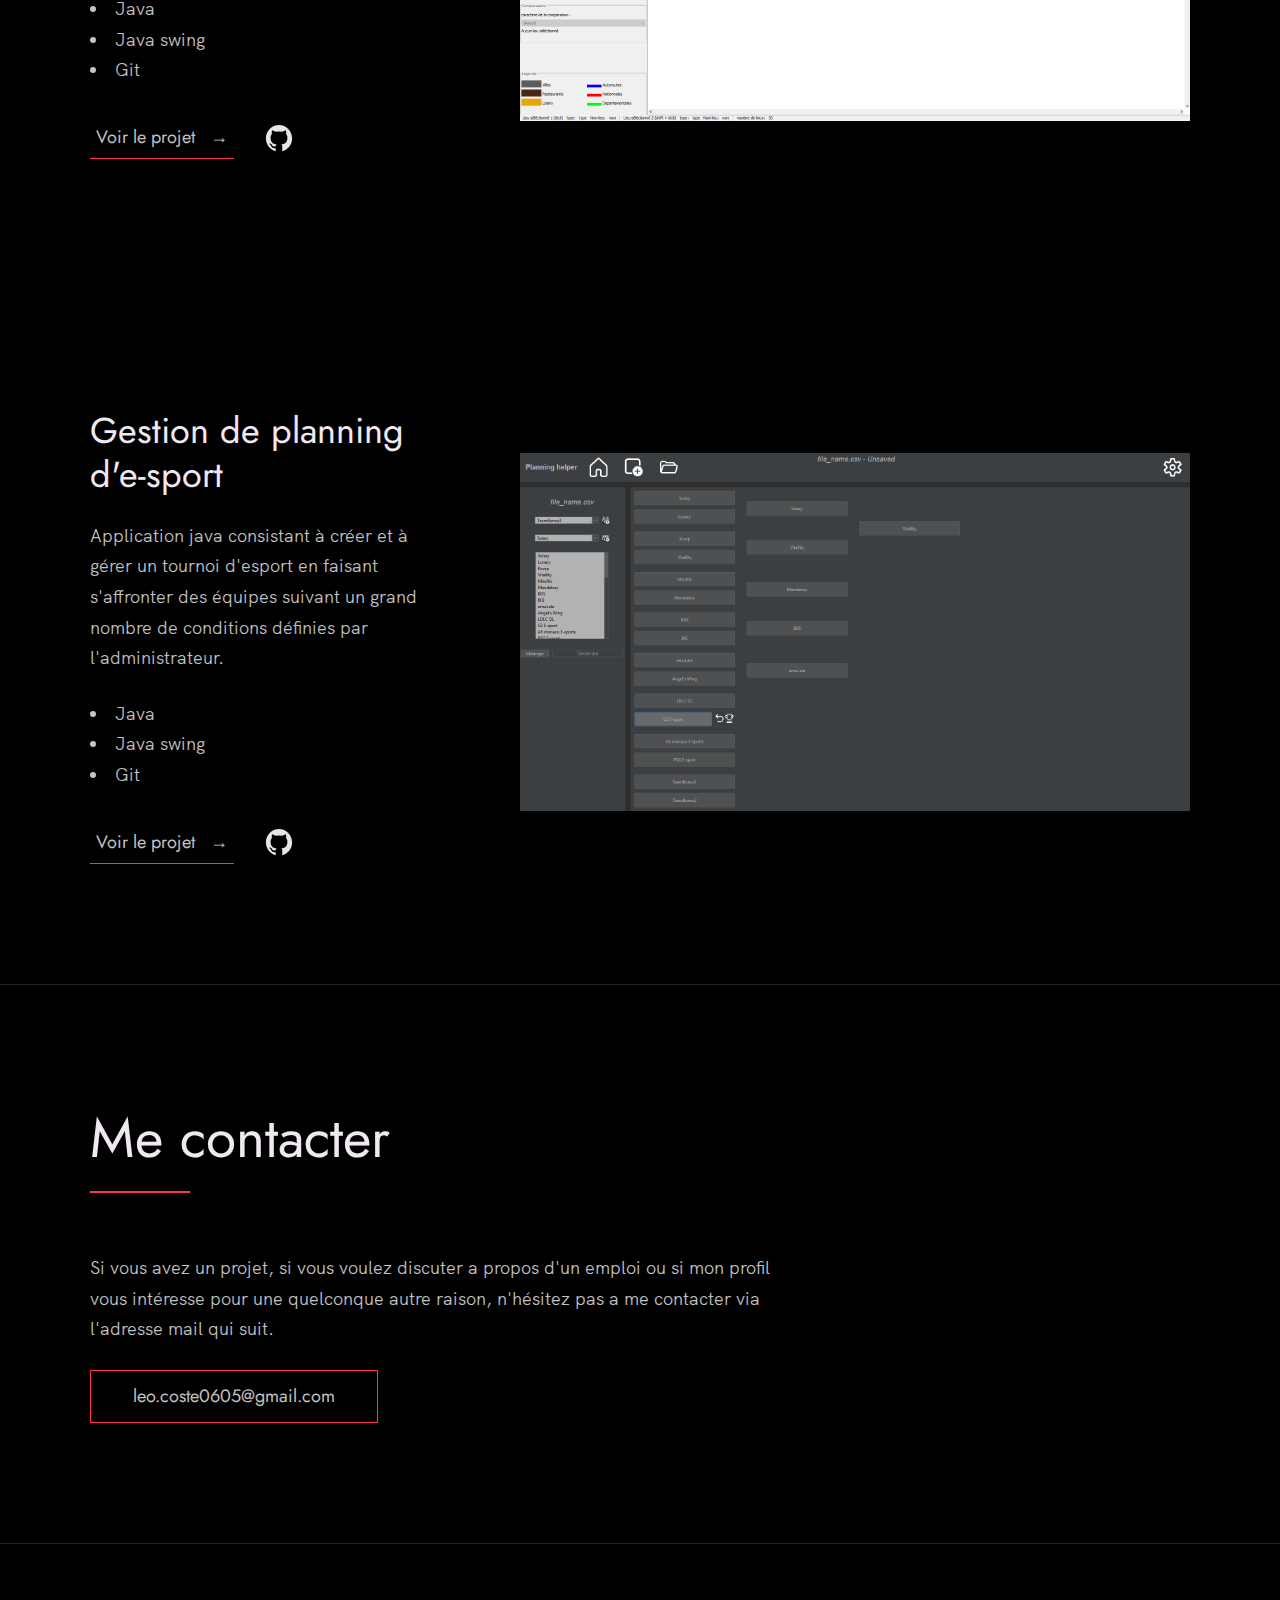
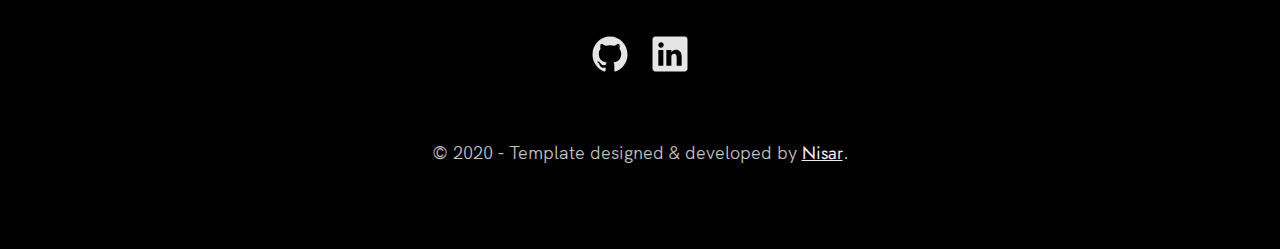
==== commit f8f6a4ae: "ajour image projet 4" ====
--- a/index.html
+++ b/index.html
@@ -320,7 +320,7 @@
               </div>
             </div>
             <div class="work__image-box">
-              <img src="./images/project-4.png" class="work__image" alt="Project 4" />
+              <img src="./images/project-4.PNG" class="work__image" alt="Project 4" />
             </div>
           </div>
         </div>
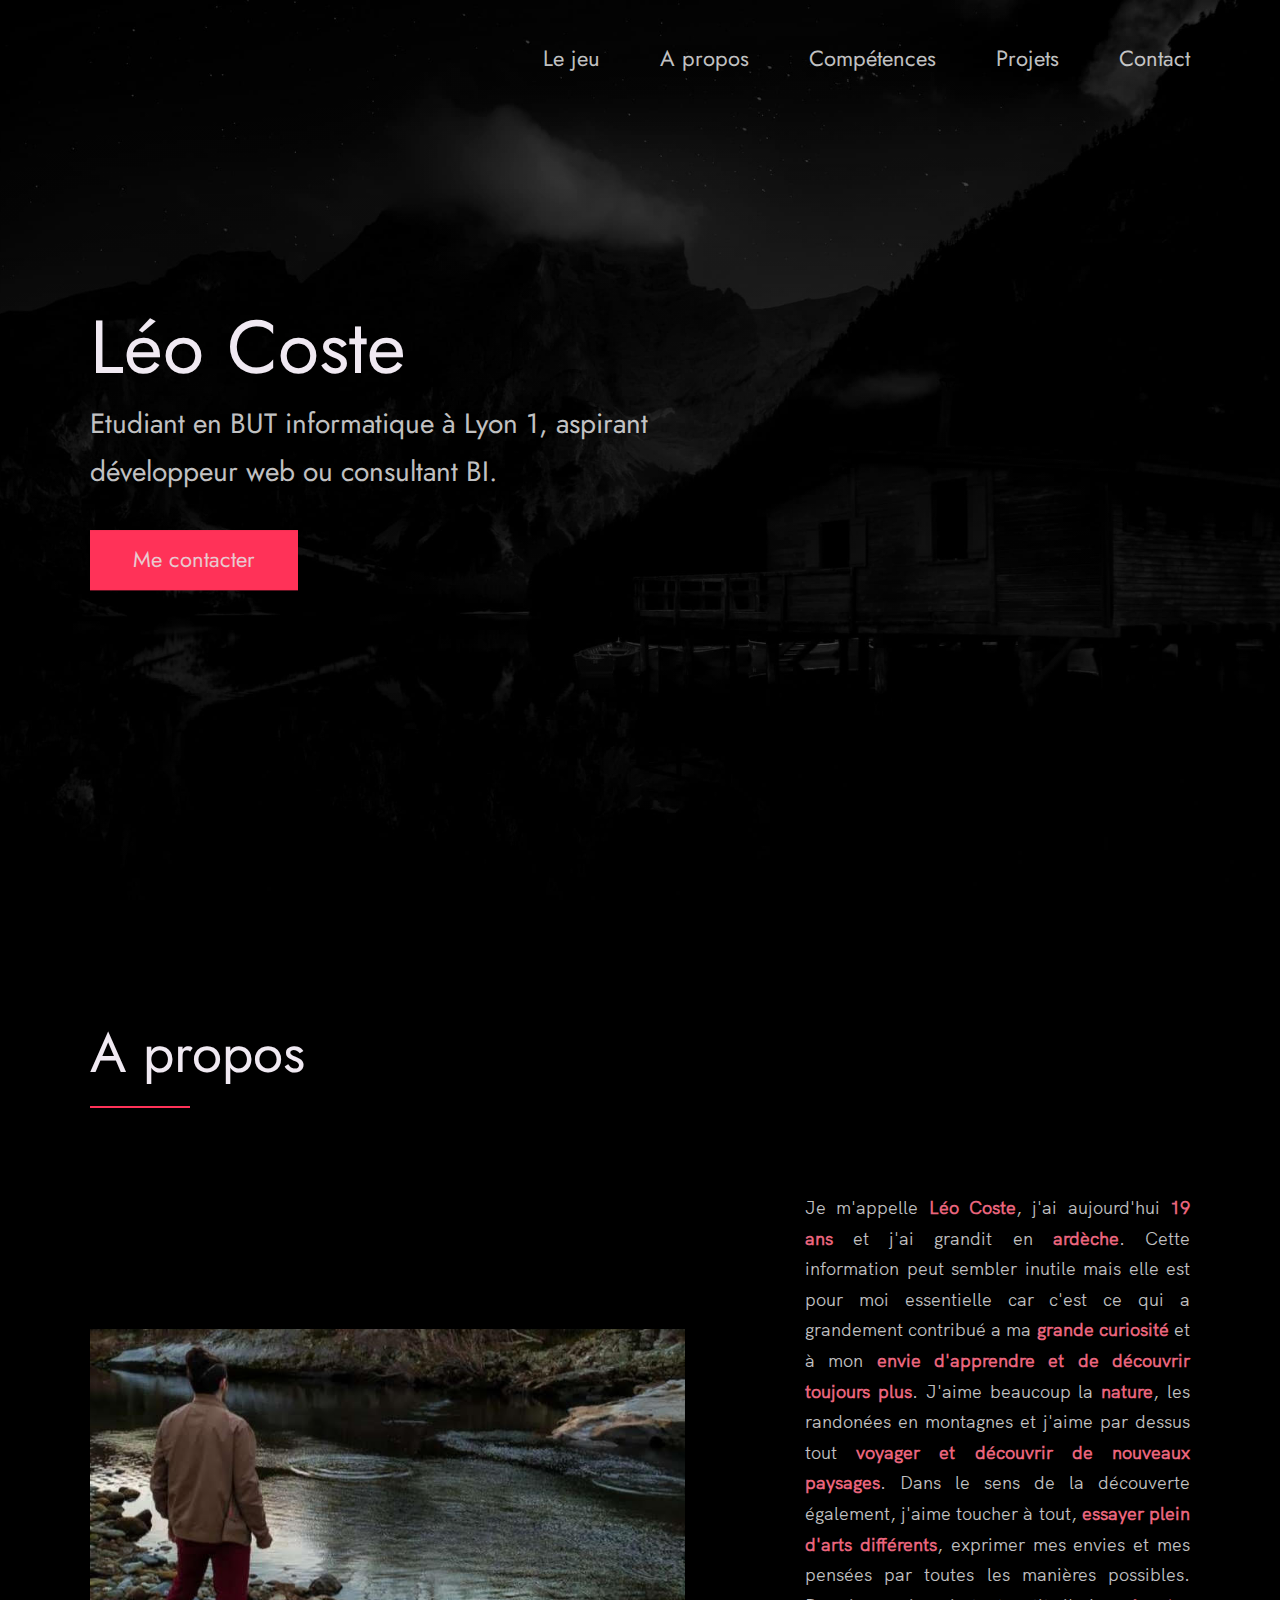
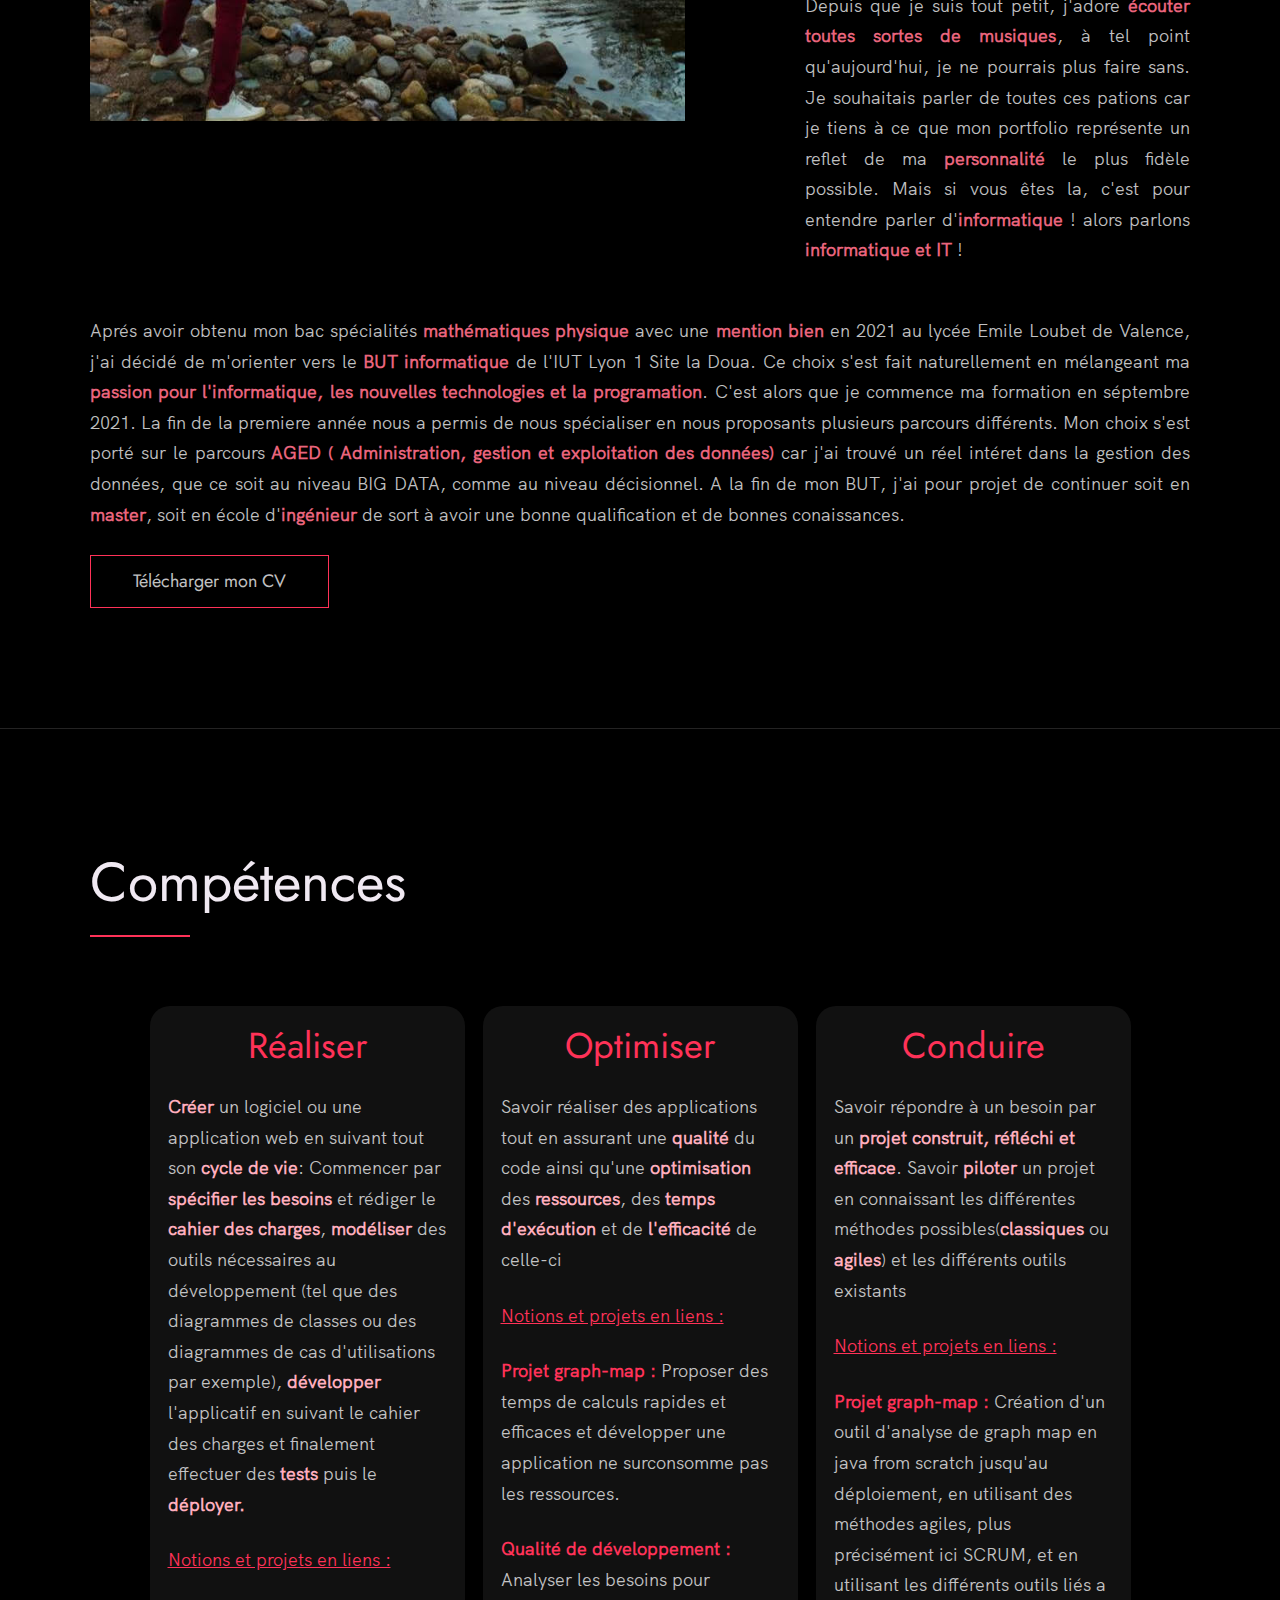
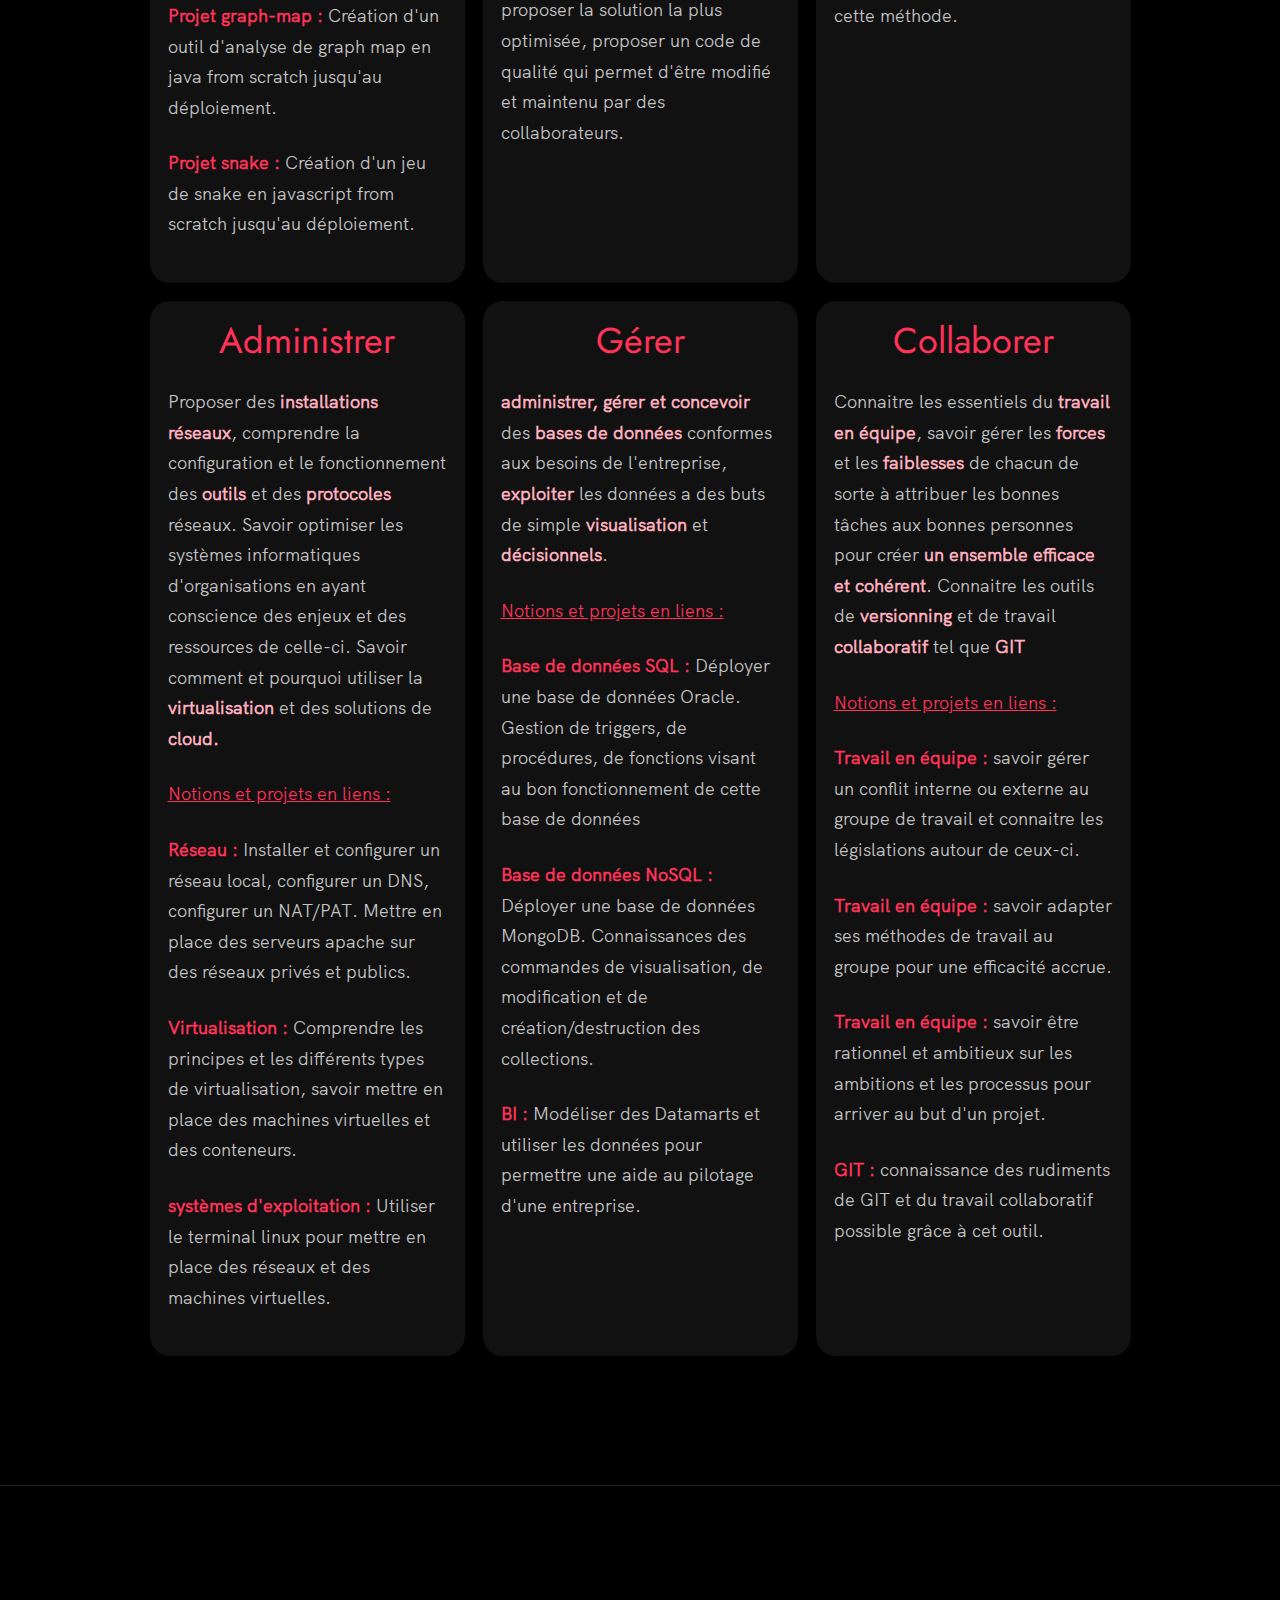
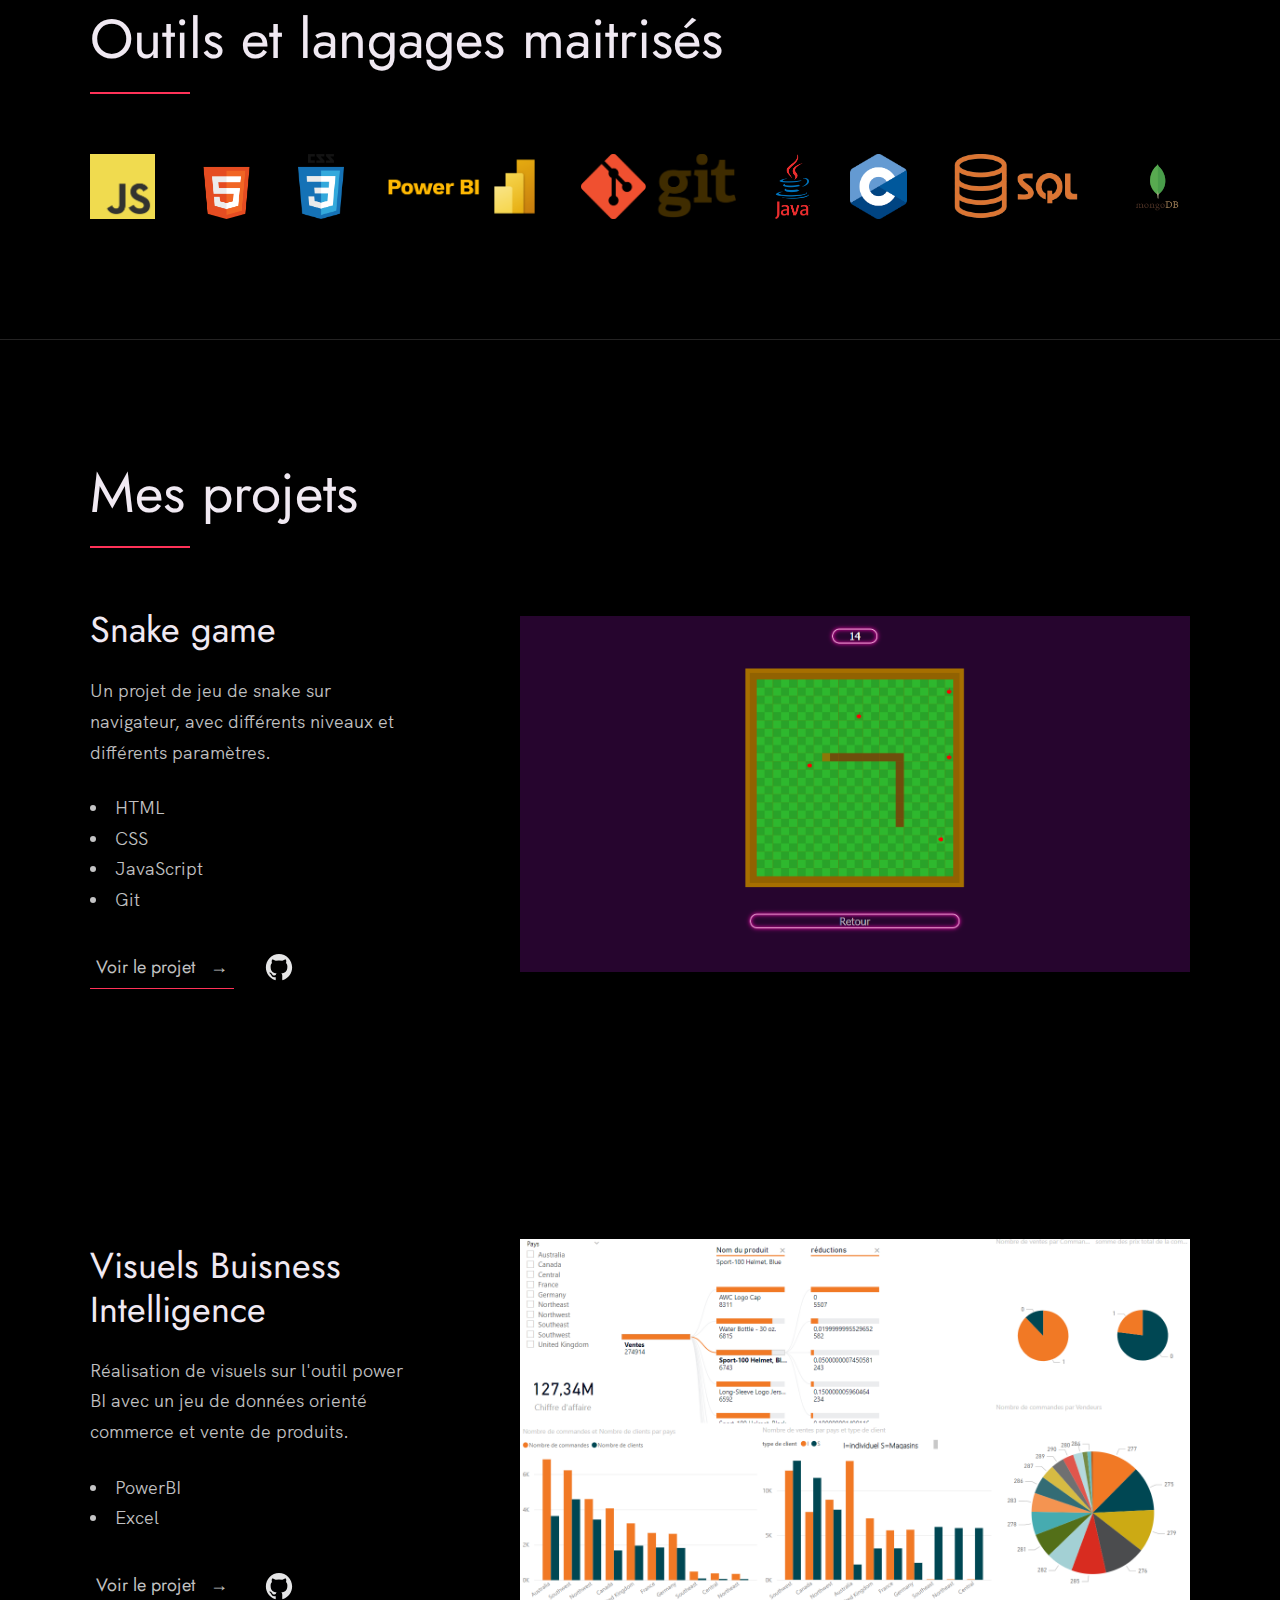
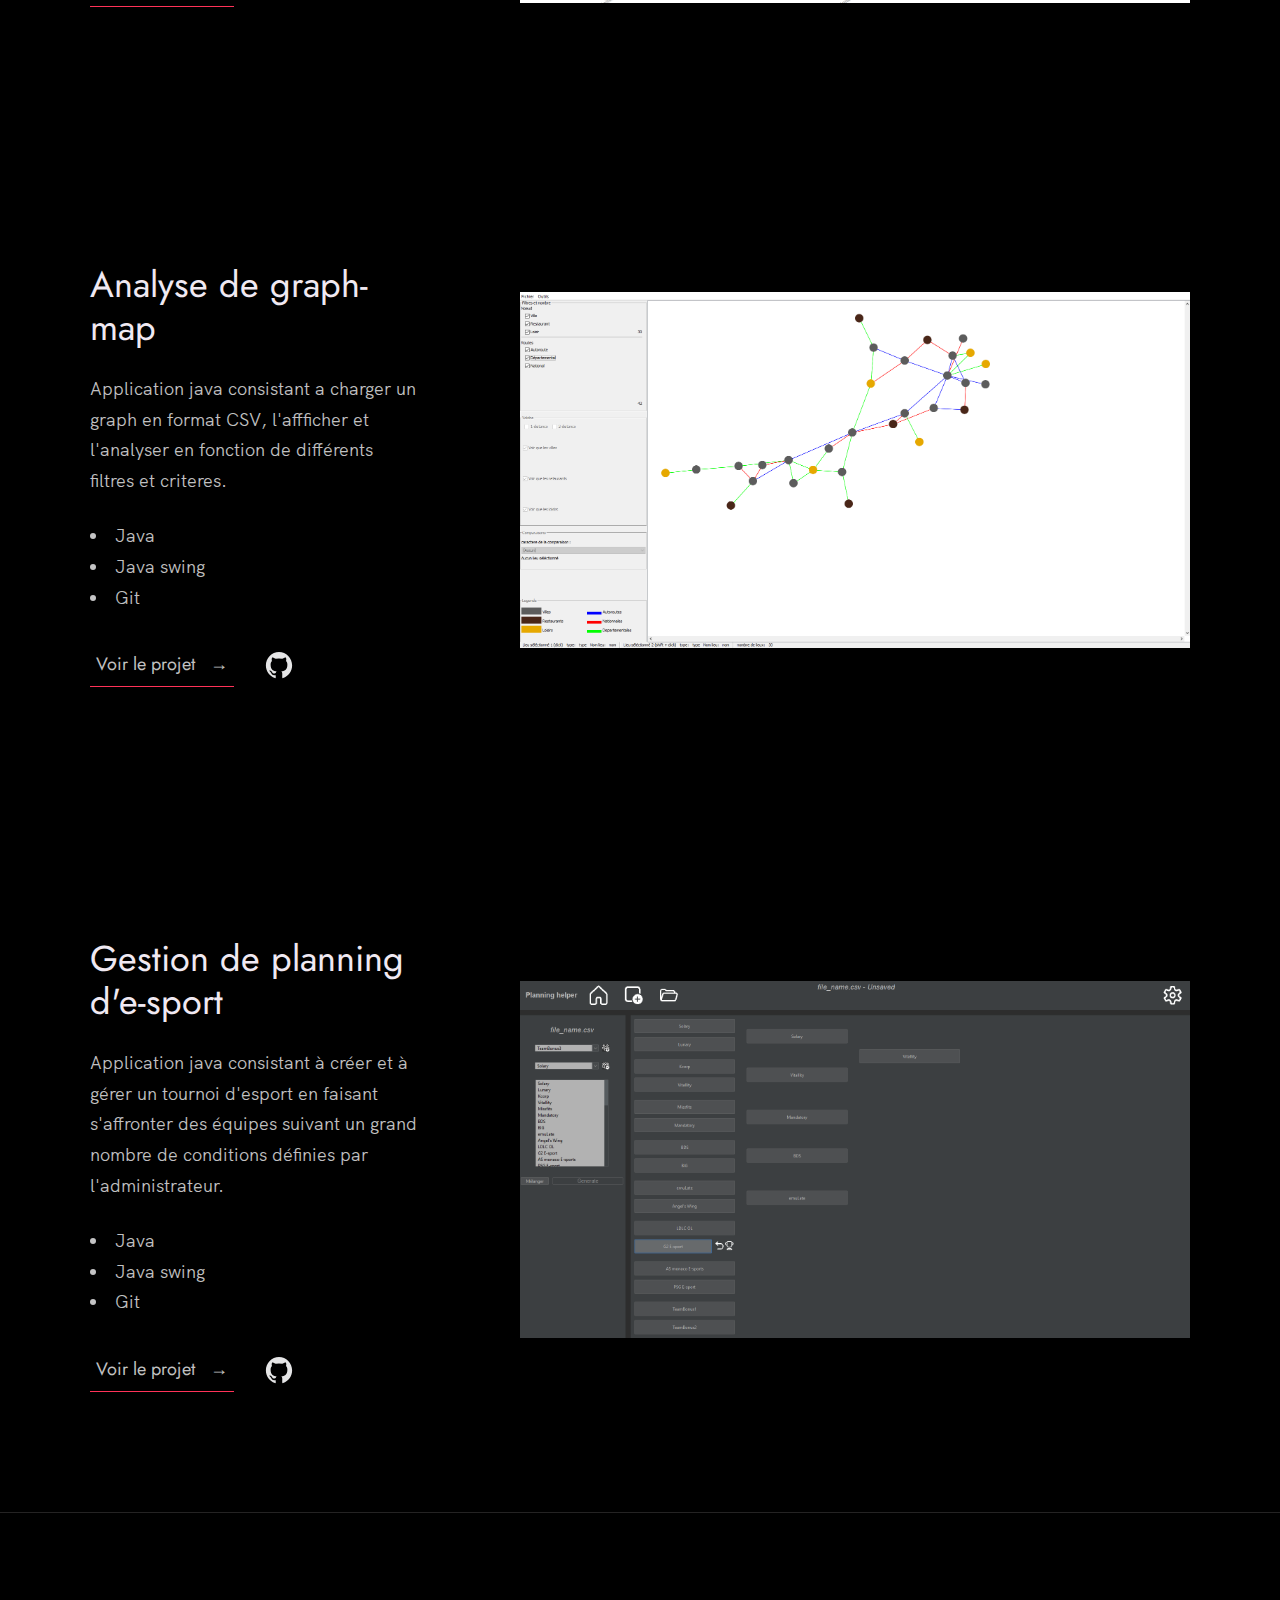
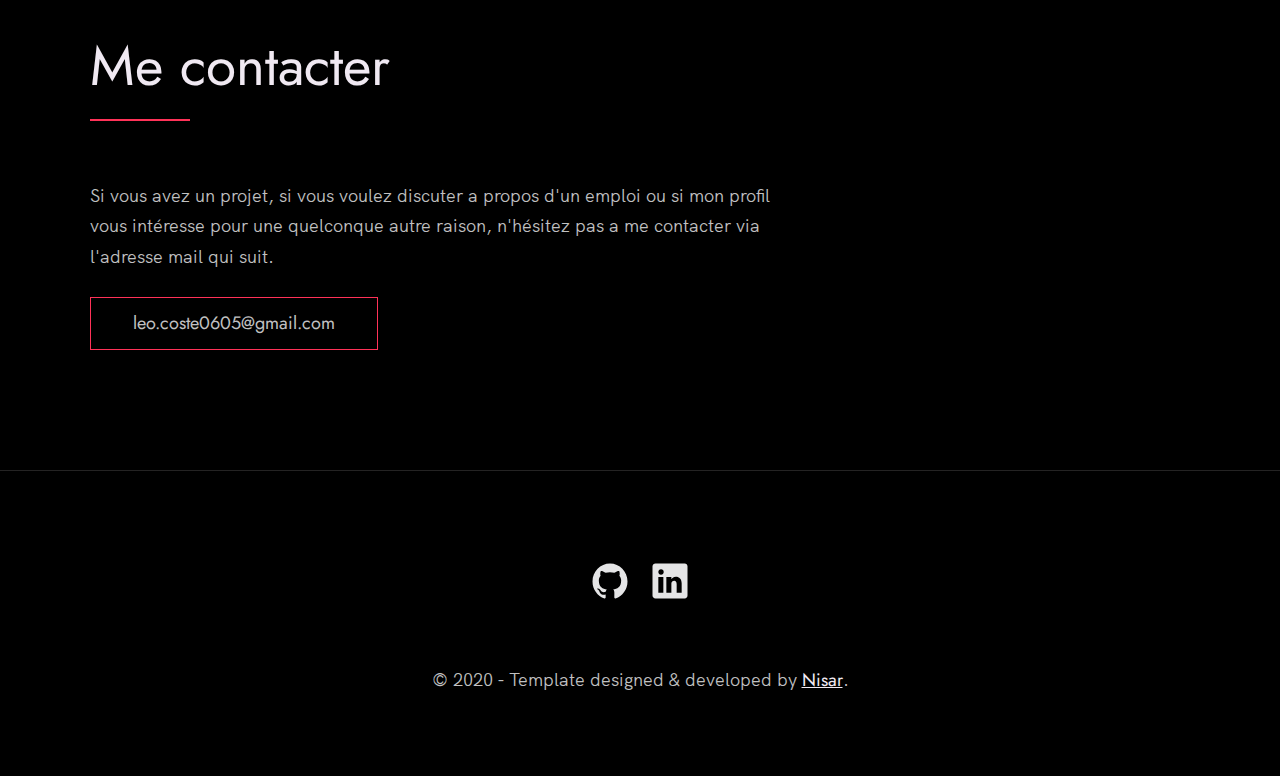
==== commit 01ceaa4f: "ajout de la section about me" ====
--- a/index.html
+++ b/index.html
@@ -20,7 +20,7 @@
 <head>
   <meta charset="UTF-8" />
   <meta name="viewport" content="width=device-width, initial-scale=1.0" />
-  <link rel="shortcut icon" type="image/png" href="./images/favicon.png" />
+  <!--<link rel="shortcut icon" type="image/png" href="./images/favicon.png" /> -->
 
   <!-- Put your site title here -->
   <title>
@@ -78,10 +78,15 @@
           <div class="about__text">
             <!-- Replace the below paragraph with info about yourself -->
             <p>
-              Je suis étudiant en info
+              Je m'appelle <strong>Léo Coste</strong>, j'ai aujourd'hui <strong>19 ans</strong> et j'ai grandit en <strong>ardèche</strong>. Cette information peut sembler inutile mais elle est pour moi essentielle car c'est
+               ce qui a grandement contribué a ma <strong>grande curiosité</strong> et à mon <strong>envie d'apprendre et de découvrir toujours plus</strong>. J'aime beaucoup la <strong>nature</strong>, les randonées en montagnes
+               et j'aime par dessus tout <strong>voyager et découvrir de nouveaux paysages</strong>. Dans le sens de la découverte également, j'aime toucher à tout, <strong>essayer plein d'arts différents</strong>, 
+               exprimer mes envies et mes pensées par toutes les manières possibles. Depuis que je suis tout petit, j'adore <strong>écouter toutes sortes de musiques</strong>, à tel point qu'aujourd'hui,
+               je ne pourrais plus faire sans. Je souhaitais parler de toutes ces pations car je tiens à ce que mon portfolio représente un reflet de ma <strong>personnalité</strong> le plus fidèle possible.
+               Mais si vous êtes la, c'est pour entendre parler d'<strong>informatique</strong> ! alors parlons <strong>informatique et IT </strong>!
             </p>
             <!-- Provide a link to your resume -->
-            <a href="assets/cv.pdf" class="btn">Télécharger mon CV</a>
+
           </div>
 
           <div class="about__photo-container">
@@ -89,6 +94,14 @@
             <img class="about__photo" src="./images/leoCoste.jpg" alt="" />
           </div>
         </div>
+        <p>
+          Aprés avoir obtenu mon bac spécialités <strong>mathématiques</strong> <strong>physique</strong> avec une <strong>mention bien</strong> en 2021 au lycée Emile Loubet de Valence, j'ai décidé de m'orienter vers le <strong>BUT informatique</strong> de l'IUT
+          Lyon 1 Site la Doua. Ce choix s'est fait naturellement en mélangeant ma <strong>passion pour l'informatique, les nouvelles technologies et la programation</strong>. C'est alors que je commence 
+          ma formation en séptembre 2021. La fin de la premiere année nous a permis de nous spécialiser en nous proposants plusieurs parcours différents. Mon choix s'est porté sur le parcours
+        <strong>AGED ( Administration, gestion et exploitation des données)</strong> car j'ai trouvé un réel intéret dans la gestion des données, que ce soit au niveau BIG DATA, comme au niveau décisionnel. 
+           A la fin de mon BUT, j'ai pour projet de continuer soit en <strong>master</strong>, soit en école d'<strong>ingénieur</strong> de sort à avoir une bonne qualification et de bonnes conaissances.
+        </p>
+        <a href="assets/cv.pdf" class="btn">Télécharger mon CV</a>
       </div>
     </section>
   </main>
@@ -129,20 +142,33 @@
                     </div>
                 </div>
                 <div class="competences">
-                    <div>
-                        <h3>Administrer</h3>
-                        <p>Proposer des <strong>installations réseaux</strong>, comprendre la configuration et le fonctionnement des <strong>outils</strong> et des <strong>protocoles</strong> réseaux. Savoir 
-                        optimiser les systèmes informatiques d'organisations en ayant conscience des enjeux et des ressources de celle-ci. Savoir comment et pourquoi
-                      utiliser la <strong>virtualisation</strong> et des solutions de <strong>cloud.</strong></p>
-                    </div>
-                    <div class="projets">
-                      <span>Notions et projets en liens :</span>
-                        <p><strong>Réseau : </strong> Installer et configurer un réseau local, configurer un DNS, configurer un NAT/PAT. Mettre en place
-                          des serveurs apache sur des réseaux privés et publics.</p>
-                        <p><strong>Virtualisation : </strong> Comprendre les principes et les différents types de virtualisation, savoir mettre en place des machines virtuelles et des conteneurs.</p>
-                        <p><strong>systèmes d'exploitation : </strong> Utiliser le terminal linux pour mettre en place des réseaux et des machines virtuelles.</p>
-                    </div>
-                </div>
+                  <div>
+                      <h3>Conduire</h3>
+                      <p>Savoir répondre à un besoin par un <strong>projet construit, réfléchi et efficace</strong>. Savoir <strong>piloter</strong> un projet en connaissant les 
+                        différentes méthodes possibles(<strong>classiques</strong> ou <strong>agiles</strong>) et les différents outils existants</p>
+                  </div>
+                  <div class="projets">
+                    <span>Notions et projets en liens :</span>
+                    <p><strong>Projet graph-map : </strong>Création d'un outil d'analyse de graph map en java from scratch jusqu'au déploiement, en utilisant des méthodes agiles,
+                    plus précisément ici SCRUM, et en utilisant les différents outils liés a cette méthode.</p>
+                  </div>
+              </div>
+              <div class="competences">
+                  
+                <div>
+                    <h3>Administrer</h3>
+                    <p>Proposer des <strong>installations réseaux</strong>, comprendre la configuration et le fonctionnement des <strong>outils</strong> et des <strong>protocoles</strong> réseaux. Savoir 
+                    optimiser les systèmes informatiques d'organisations en ayant conscience des enjeux et des ressources de celle-ci. Savoir comment et pourquoi
+                  utiliser la <strong>virtualisation</strong> et des solutions de <strong>cloud.</strong></p>
+                </div>
+                <div class="projets">
+                  <span>Notions et projets en liens :</span>
+                    <p><strong>Réseau : </strong> Installer et configurer un réseau local, configurer un DNS, configurer un NAT/PAT. Mettre en place
+                      des serveurs apache sur des réseaux privés et publics.</p>
+                    <p><strong>Virtualisation : </strong> Comprendre les principes et les différents types de virtualisation, savoir mettre en place des machines virtuelles et des conteneurs.</p>
+                    <p><strong>systèmes d'exploitation : </strong> Utiliser le terminal linux pour mettre en place des réseaux et des machines virtuelles.</p>
+                </div>
+            </div>
                 <div class="competences">
                     <div>
                         <h3>Gérer</h3>
@@ -157,18 +183,6 @@
                         <p><strong>Base de données NoSQL : </strong>Déployer une base de données MongoDB. Connaissances des commandes de visualisation, de modification et de création/destruction
                           des collections.</p>
                         <p><strong>BI : </strong>Modéliser des Datamarts et utiliser les données pour permettre une aide au pilotage d'une entreprise.</p>
-                    </div>
-                </div>
-                <div class="competences">
-                    <div>
-                        <h3>Conduire</h3>
-                        <p>Savoir répondre à un besoin par un <strong>projet construit, réfléchi et efficace</strong>. Savoir <strong>piloter</strong> un projet en connaissant les 
-                          différentes méthodes possibles(<strong>classiques</strong> ou <strong>agiles</strong>) et les différents outils existants</p>
-                    </div>
-                    <div class="projets">
-                      <span>Notions et projets en liens :</span>
-                      <p><strong>Projet graph-map : </strong>Création d'un outil d'analyse de graph map en java from scratch jusqu'au déploiement, en utilisant des méthodes agiles,
-                      plus précisément ici SCRUM, et en utilisant les différents outils liés a cette méthode.</p>
                     </div>
                 </div>
                 <div class="competences">
--- a/index.css
+++ b/index.css
@@ -562,6 +562,14 @@
     }
 }
 
+.about strong{
+   color: #e9647c;
+}
+
+.about p{
+    text-align: justify;
+}
+
 /* --------------------------------------- */
 /* ----- Contact ----- */
 /* --------------------------------------- */
@@ -620,6 +628,7 @@
     transition-duration: 0.5s;
     padding: 1em;
 }
+
 .competences:hover{
     transition-duration: 0.5s;
     box-shadow: #ff3258 0px 0px 20px;
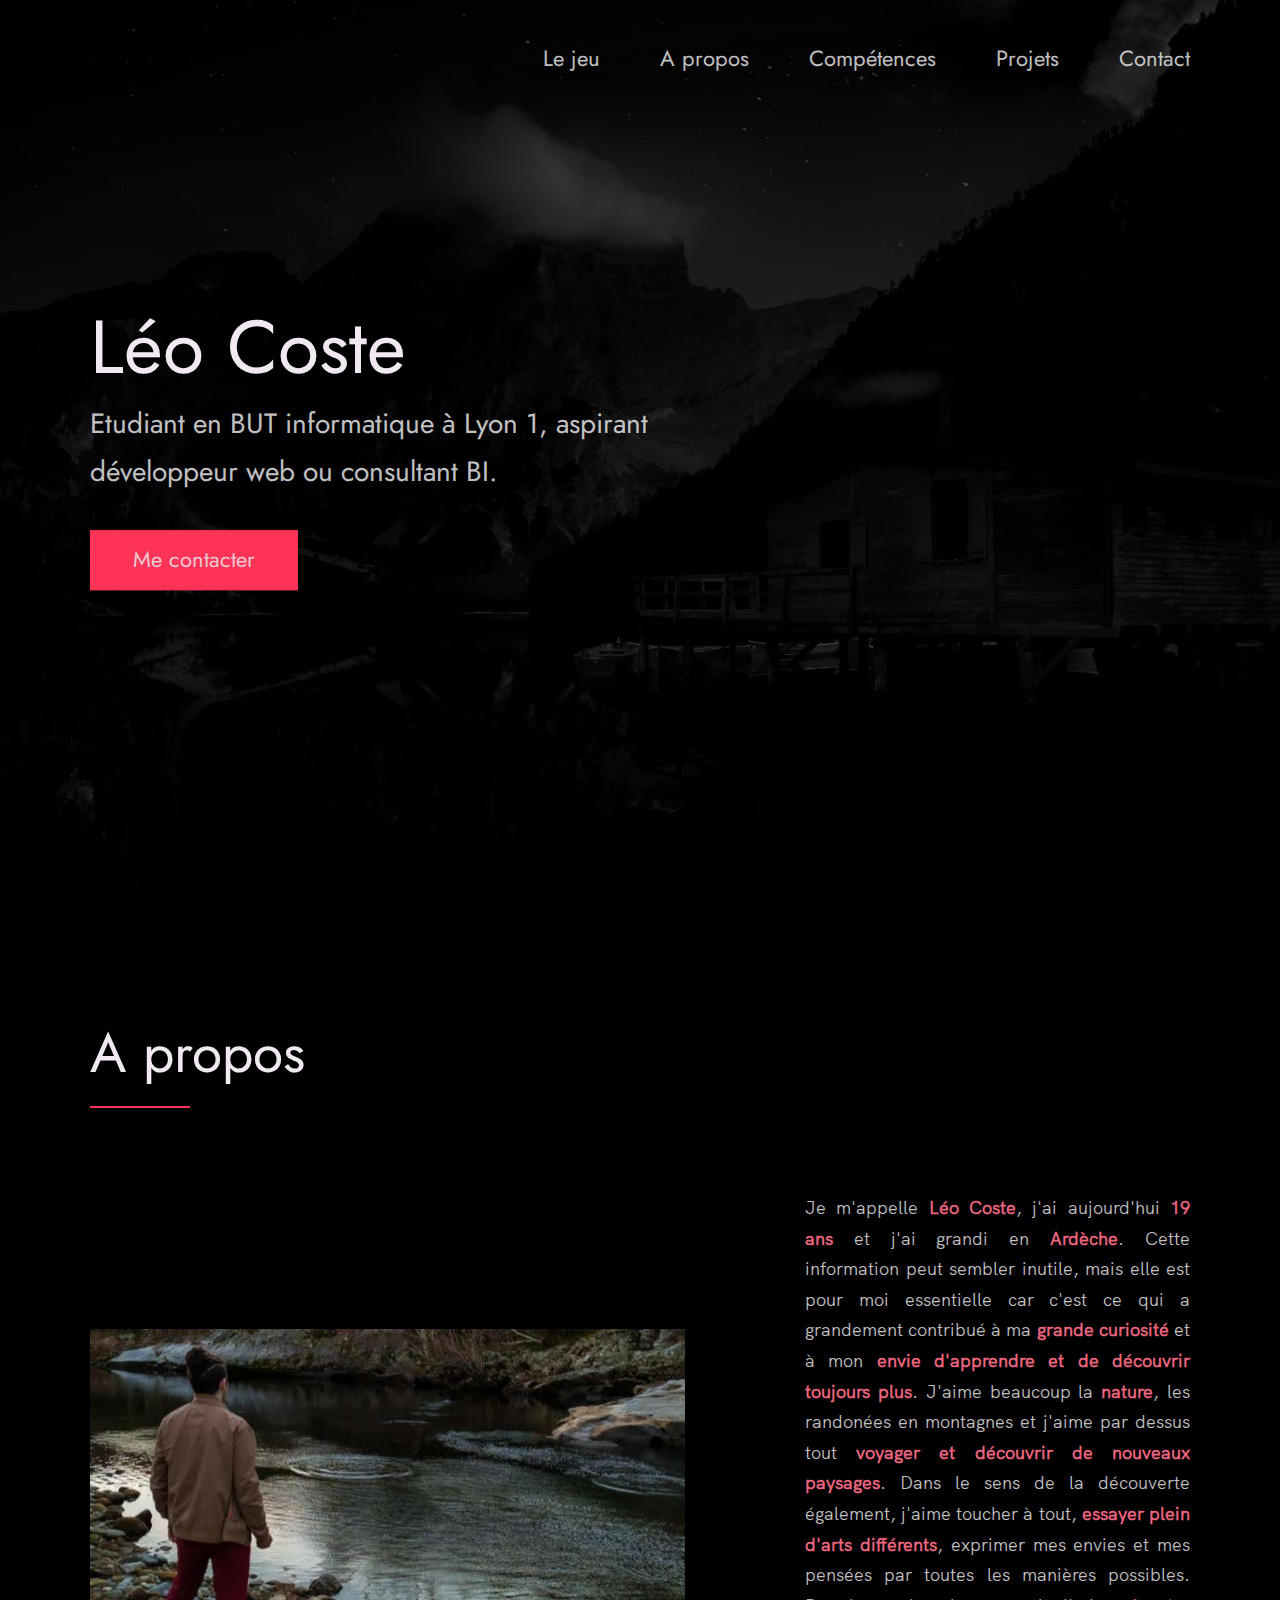
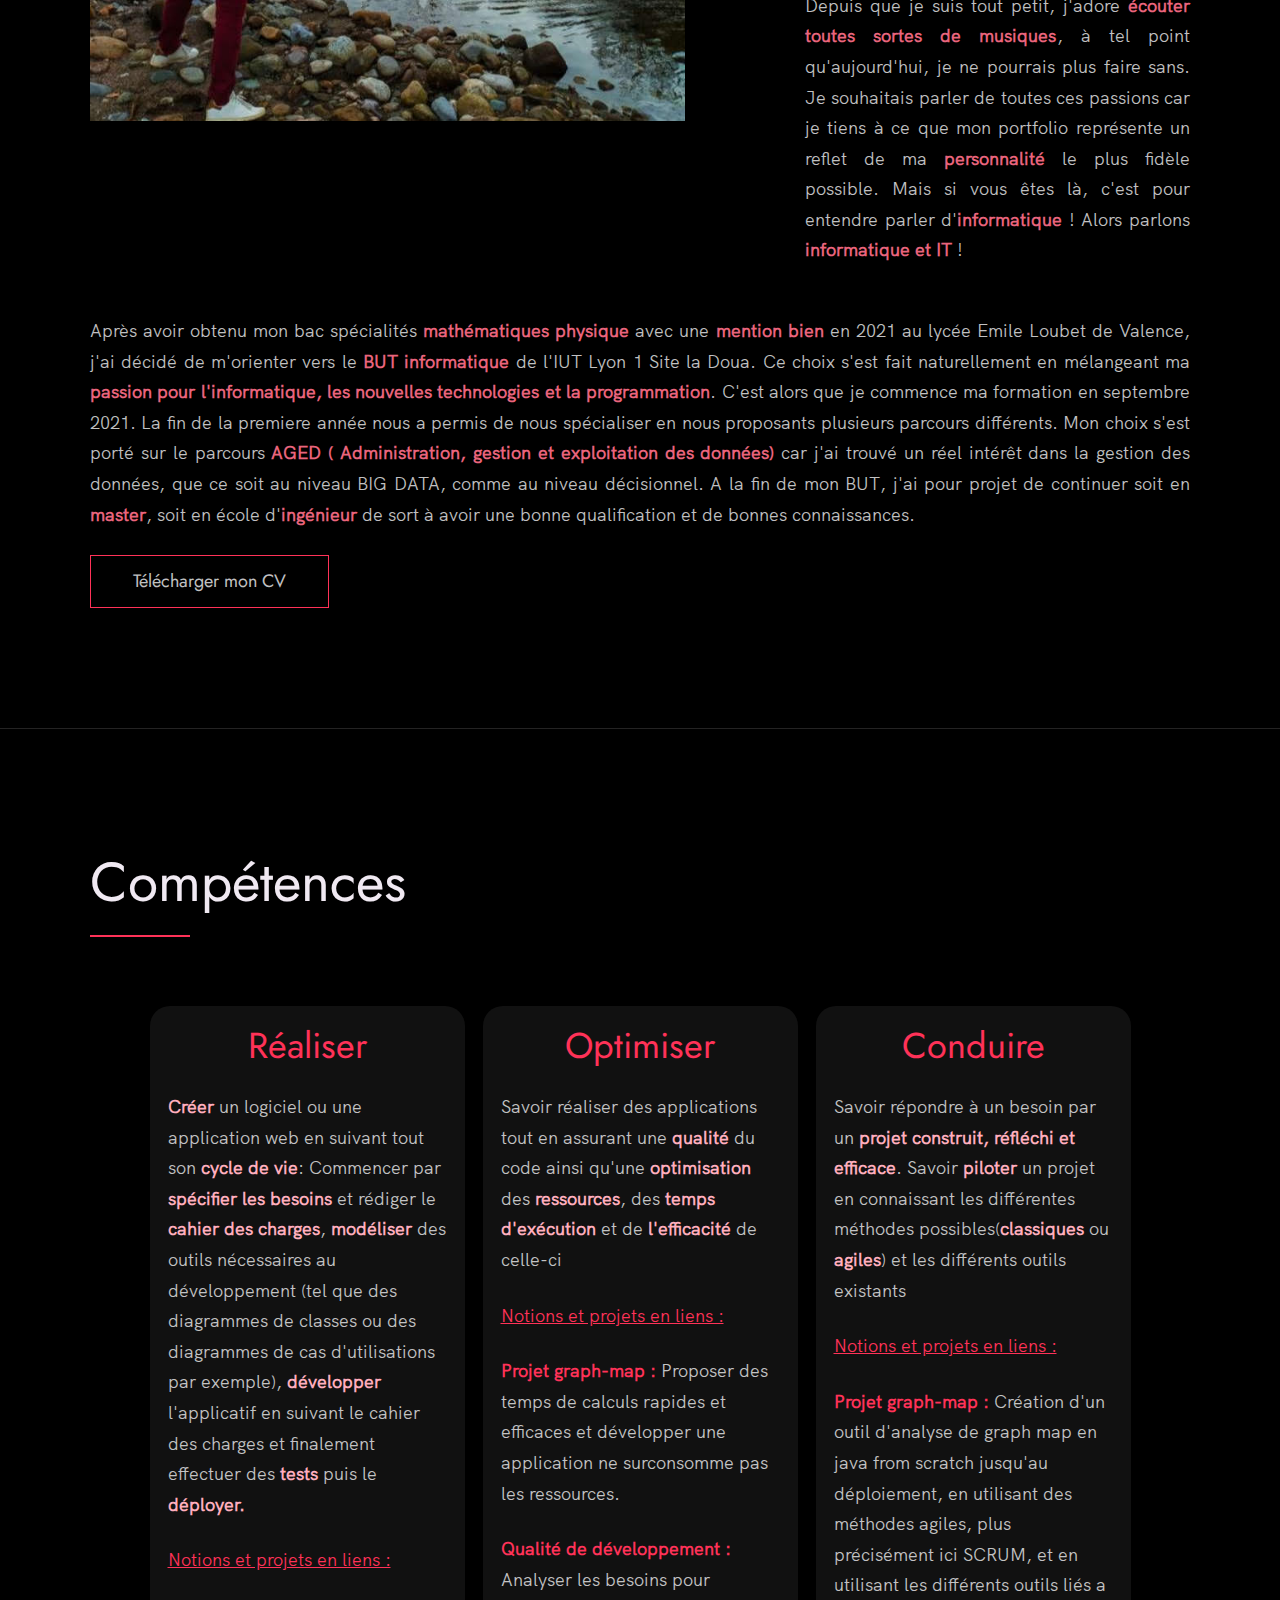
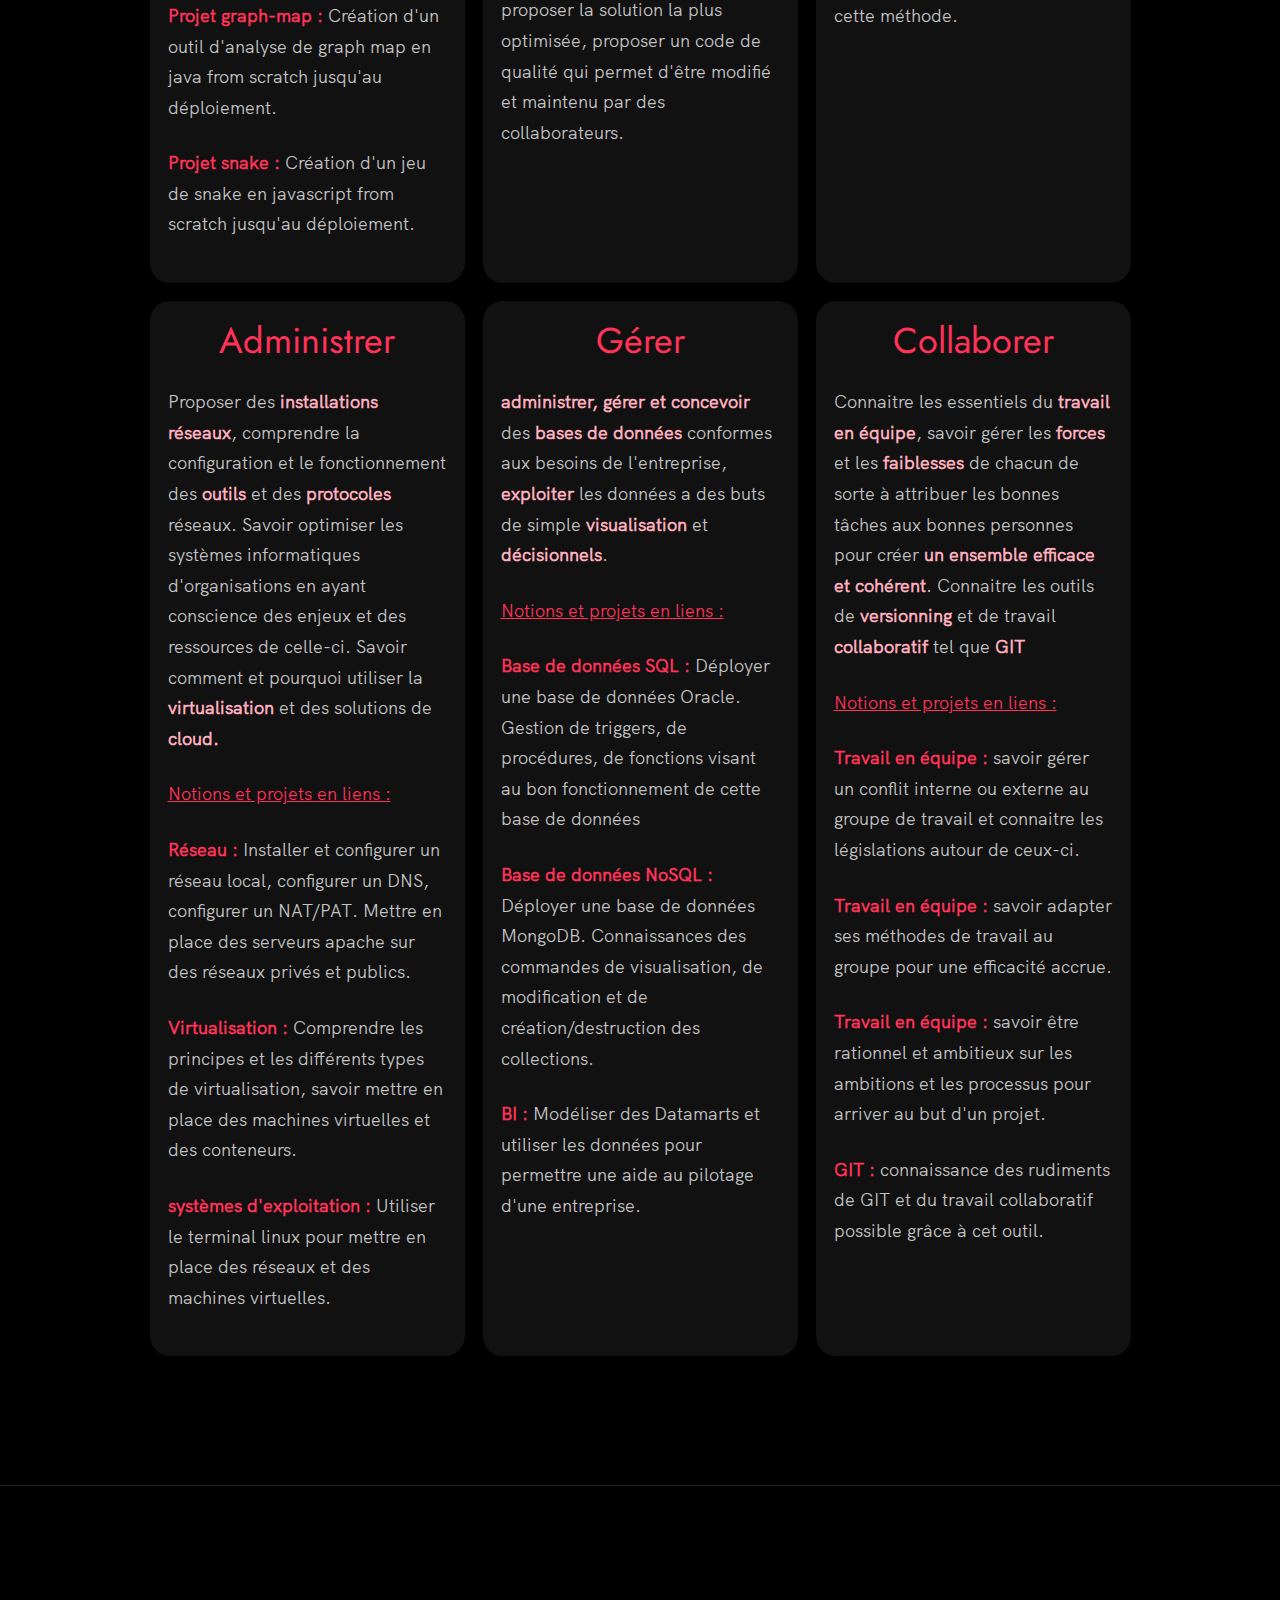
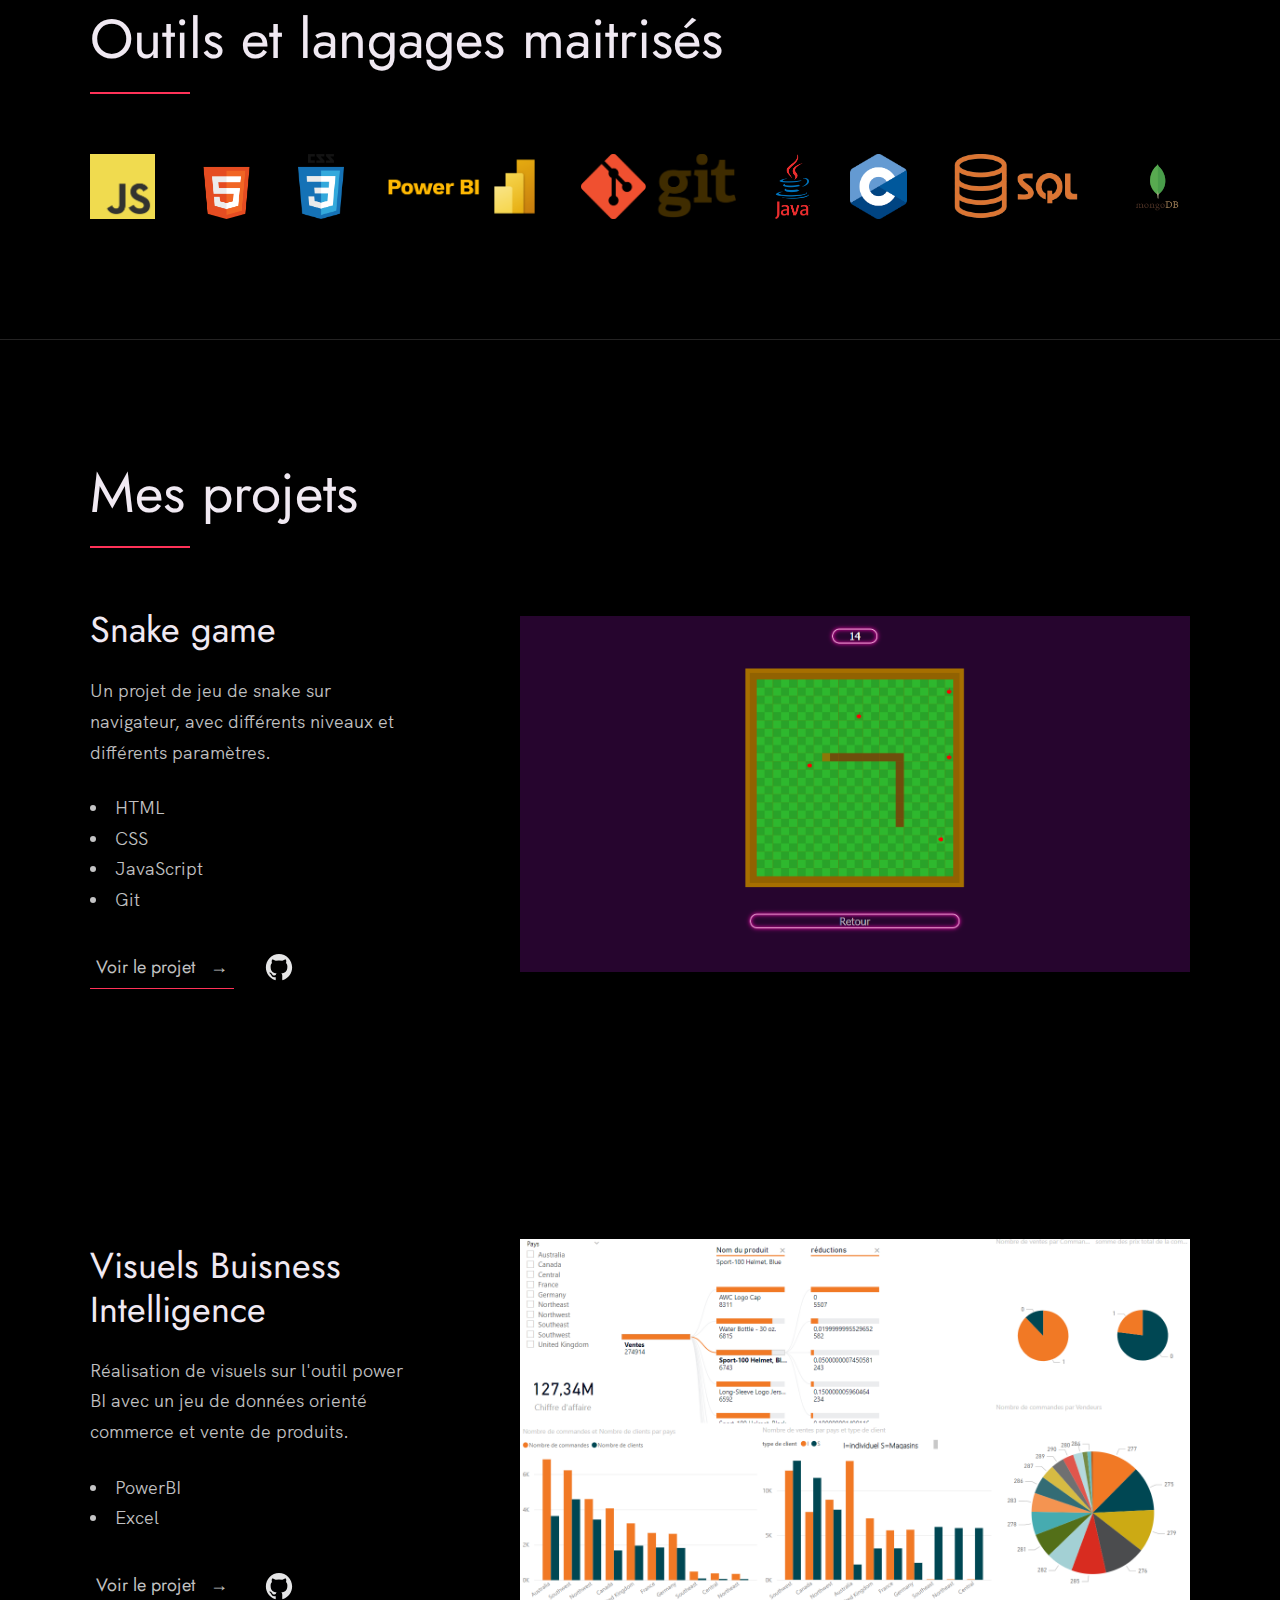
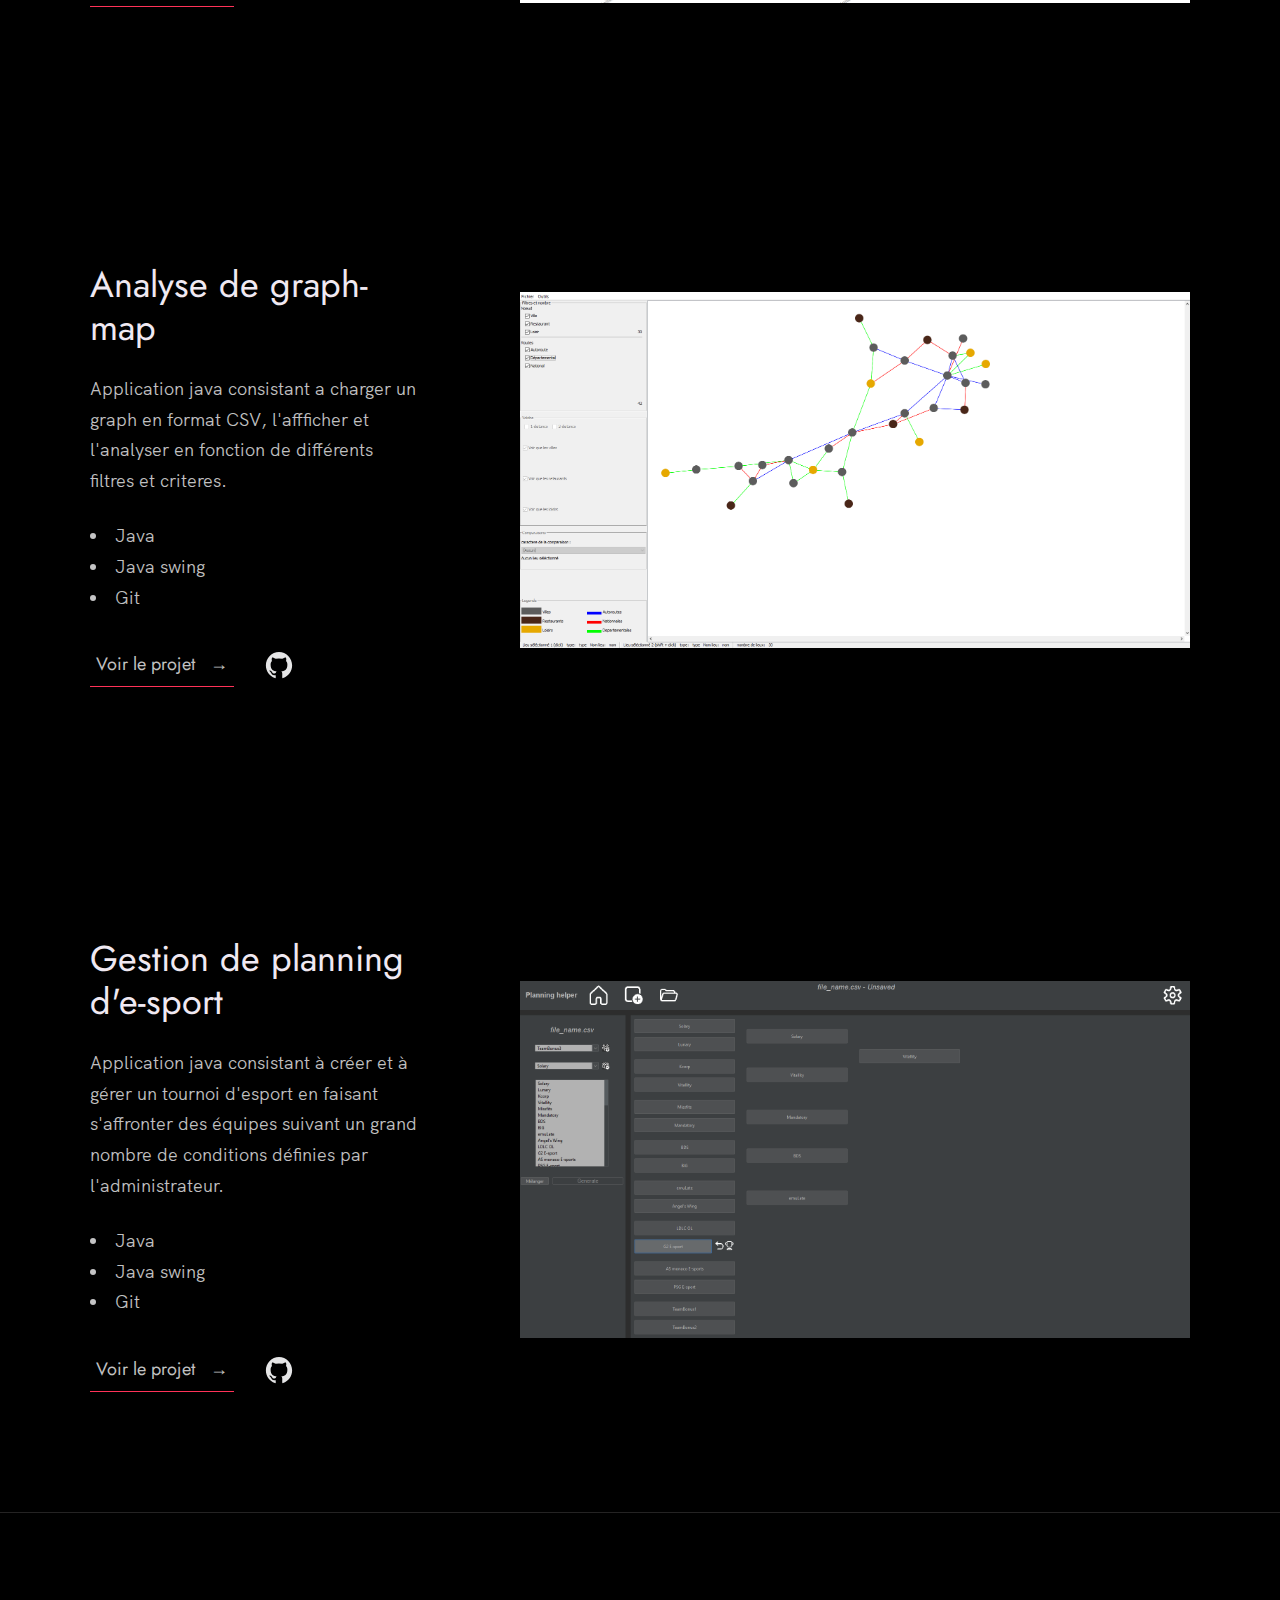
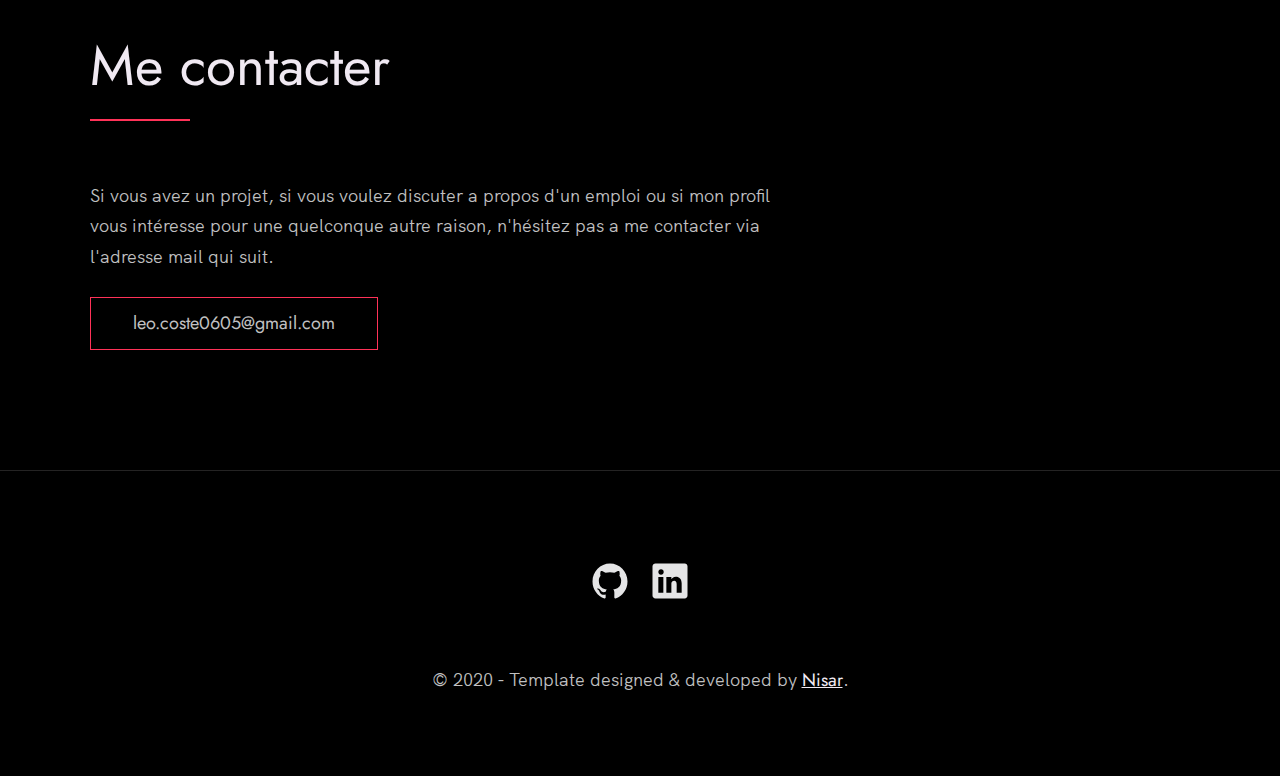
==== commit 0853d238: "correction about me" ====
--- a/index.html
+++ b/index.html
@@ -78,12 +78,12 @@
           <div class="about__text">
             <!-- Replace the below paragraph with info about yourself -->
             <p>
-              Je m'appelle <strong>Léo Coste</strong>, j'ai aujourd'hui <strong>19 ans</strong> et j'ai grandit en <strong>ardèche</strong>. Cette information peut sembler inutile mais elle est pour moi essentielle car c'est
-               ce qui a grandement contribué a ma <strong>grande curiosité</strong> et à mon <strong>envie d'apprendre et de découvrir toujours plus</strong>. J'aime beaucoup la <strong>nature</strong>, les randonées en montagnes
+              Je m'appelle <strong>Léo Coste</strong>, j'ai aujourd'hui <strong>19 ans</strong> et j'ai grandi en <strong>Ardèche</strong>. Cette information peut sembler inutile, mais elle est pour moi essentielle car c'est
+               ce qui a grandement contribué à ma <strong>grande curiosité</strong> et à mon <strong>envie d'apprendre et de découvrir toujours plus</strong>. J'aime beaucoup la <strong>nature</strong>, les randonées en montagnes
                et j'aime par dessus tout <strong>voyager et découvrir de nouveaux paysages</strong>. Dans le sens de la découverte également, j'aime toucher à tout, <strong>essayer plein d'arts différents</strong>, 
                exprimer mes envies et mes pensées par toutes les manières possibles. Depuis que je suis tout petit, j'adore <strong>écouter toutes sortes de musiques</strong>, à tel point qu'aujourd'hui,
-               je ne pourrais plus faire sans. Je souhaitais parler de toutes ces pations car je tiens à ce que mon portfolio représente un reflet de ma <strong>personnalité</strong> le plus fidèle possible.
-               Mais si vous êtes la, c'est pour entendre parler d'<strong>informatique</strong> ! alors parlons <strong>informatique et IT </strong>!
+               je ne pourrais plus faire sans. Je souhaitais parler de toutes ces passions car je tiens à ce que mon portfolio représente un reflet de ma <strong>personnalité</strong> le plus fidèle possible.
+               Mais si vous êtes là, c'est pour entendre parler d'<strong>informatique</strong> ! Alors parlons <strong>informatique et IT </strong>!
             </p>
             <!-- Provide a link to your resume -->
 
@@ -95,11 +95,11 @@
           </div>
         </div>
         <p>
-          Aprés avoir obtenu mon bac spécialités <strong>mathématiques</strong> <strong>physique</strong> avec une <strong>mention bien</strong> en 2021 au lycée Emile Loubet de Valence, j'ai décidé de m'orienter vers le <strong>BUT informatique</strong> de l'IUT
-          Lyon 1 Site la Doua. Ce choix s'est fait naturellement en mélangeant ma <strong>passion pour l'informatique, les nouvelles technologies et la programation</strong>. C'est alors que je commence 
-          ma formation en séptembre 2021. La fin de la premiere année nous a permis de nous spécialiser en nous proposants plusieurs parcours différents. Mon choix s'est porté sur le parcours
-        <strong>AGED ( Administration, gestion et exploitation des données)</strong> car j'ai trouvé un réel intéret dans la gestion des données, que ce soit au niveau BIG DATA, comme au niveau décisionnel. 
-           A la fin de mon BUT, j'ai pour projet de continuer soit en <strong>master</strong>, soit en école d'<strong>ingénieur</strong> de sort à avoir une bonne qualification et de bonnes conaissances.
+          Après avoir obtenu mon bac spécialités <strong>mathématiques</strong> <strong>physique</strong> avec une <strong>mention bien</strong> en 2021 au lycée Emile Loubet de Valence, j'ai décidé de m'orienter vers le <strong>BUT informatique</strong> de l'IUT
+          Lyon 1 Site la Doua. Ce choix s'est fait naturellement en mélangeant ma <strong>passion pour l'informatique, les nouvelles technologies et la programmation</strong>. C'est alors que je commence 
+          ma formation en septembre 2021. La fin de la premiere année nous a permis de nous spécialiser en nous proposants plusieurs parcours différents. Mon choix s'est porté sur le parcours
+        <strong>AGED ( Administration, gestion et exploitation des données)</strong> car j'ai trouvé un réel intérêt dans la gestion des données, que ce soit au niveau BIG DATA, comme au niveau décisionnel. 
+           A la fin de mon BUT, j'ai pour projet de continuer soit en <strong>master</strong>, soit en école d'<strong>ingénieur</strong> de sort à avoir une bonne qualification et de bonnes connaissances.
         </p>
         <a href="assets/cv.pdf" class="btn">Télécharger mon CV</a>
       </div>
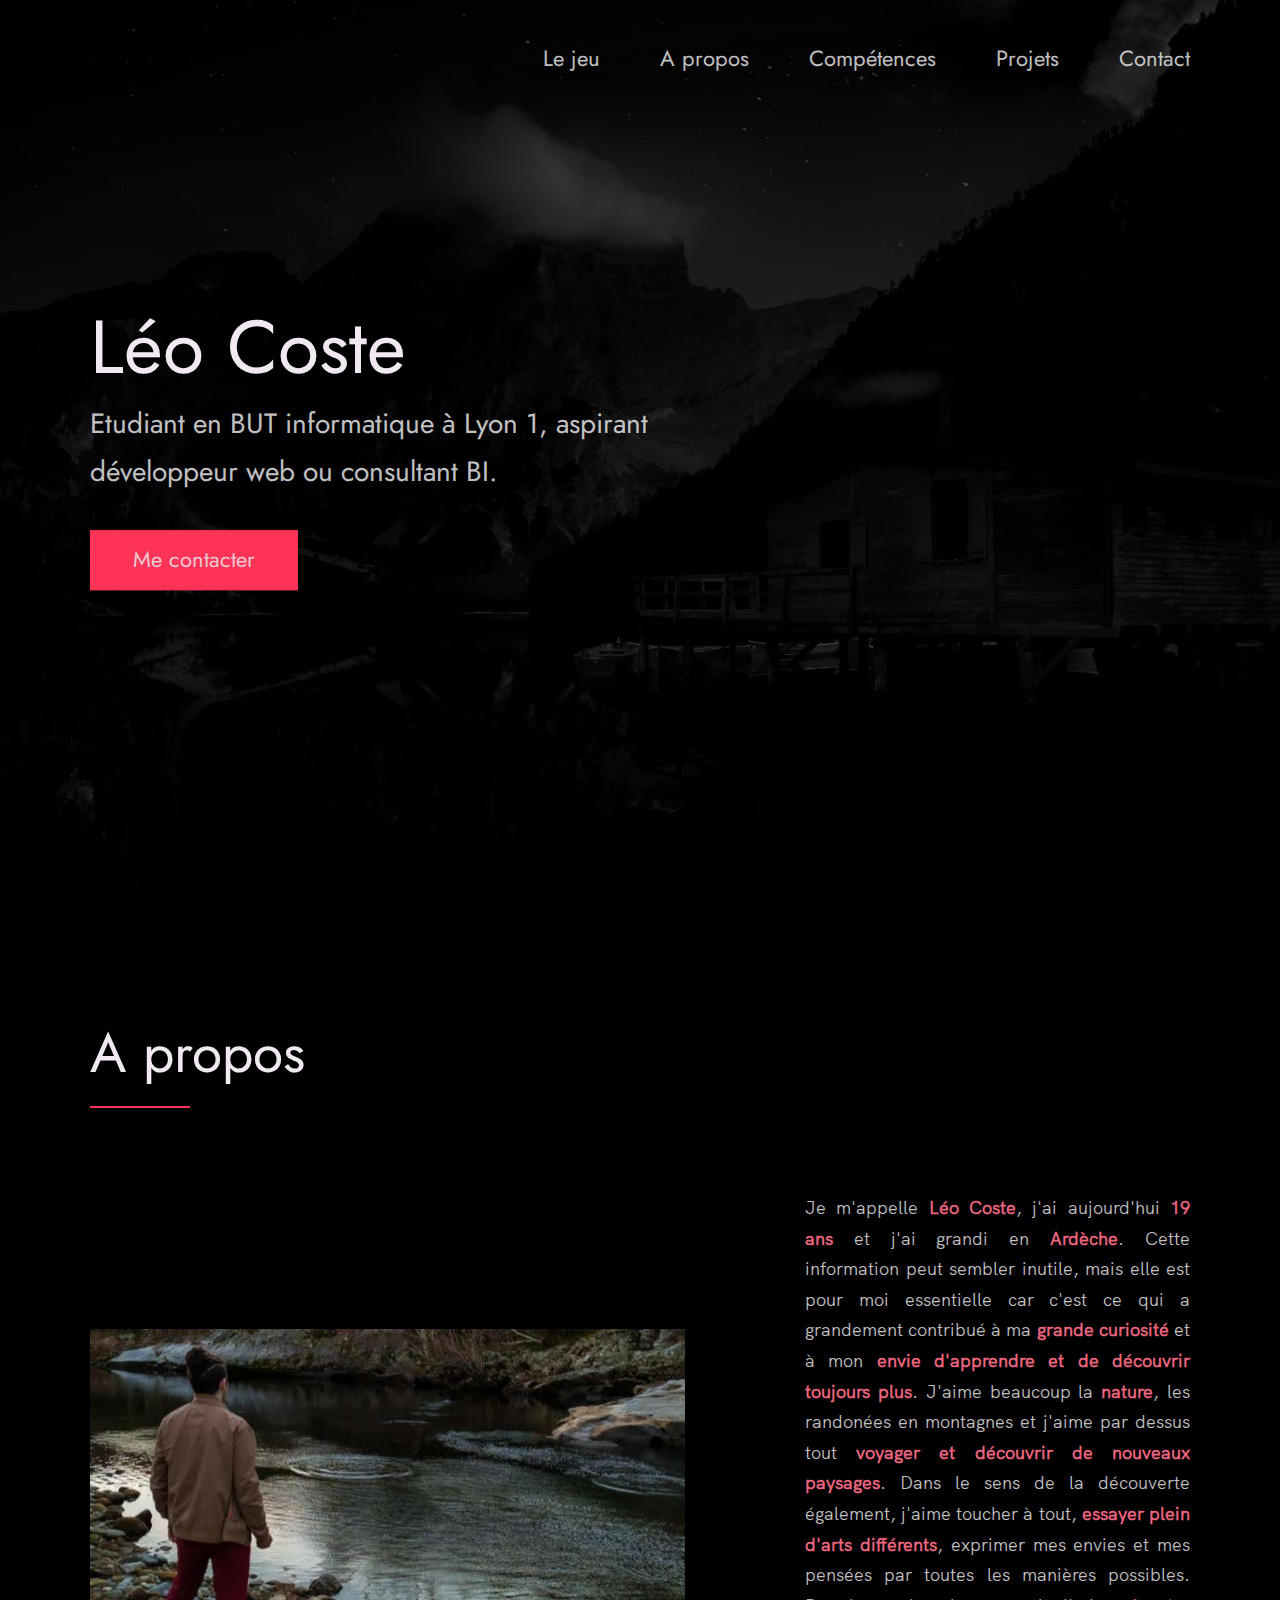
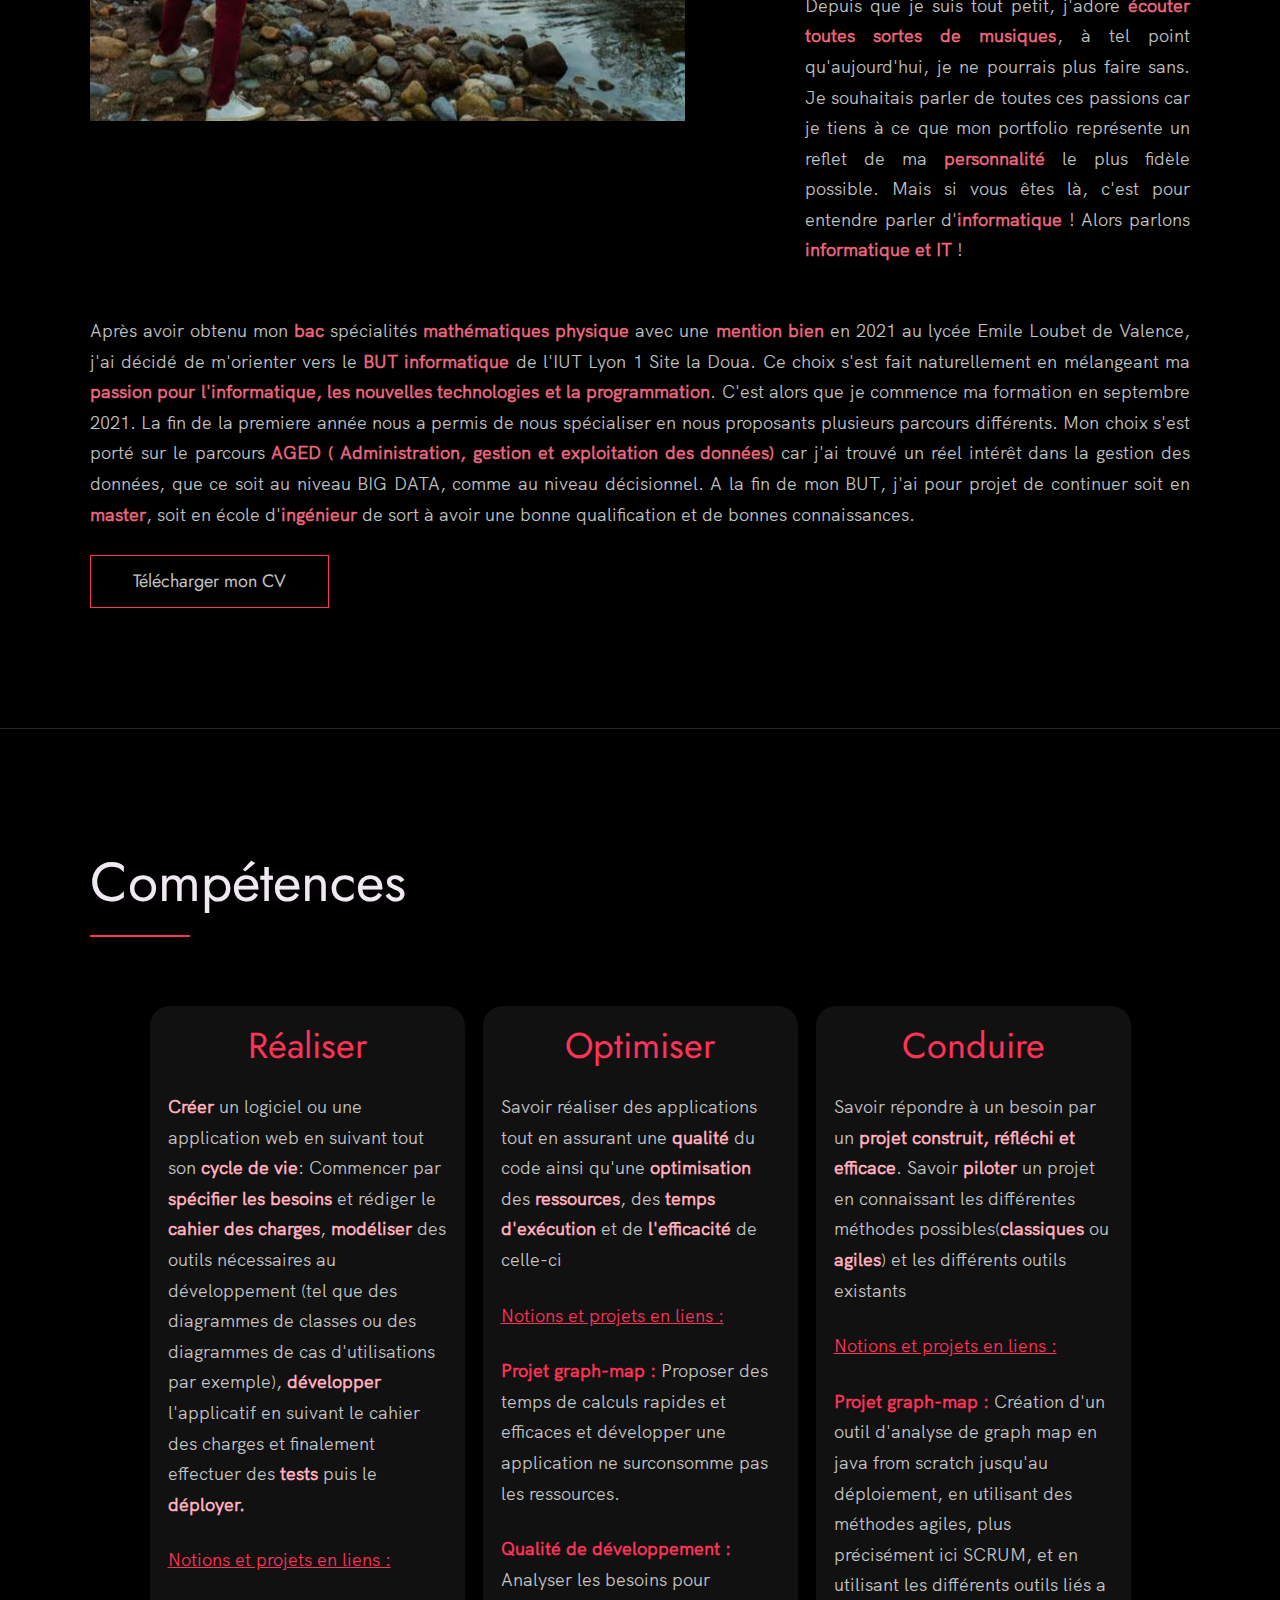
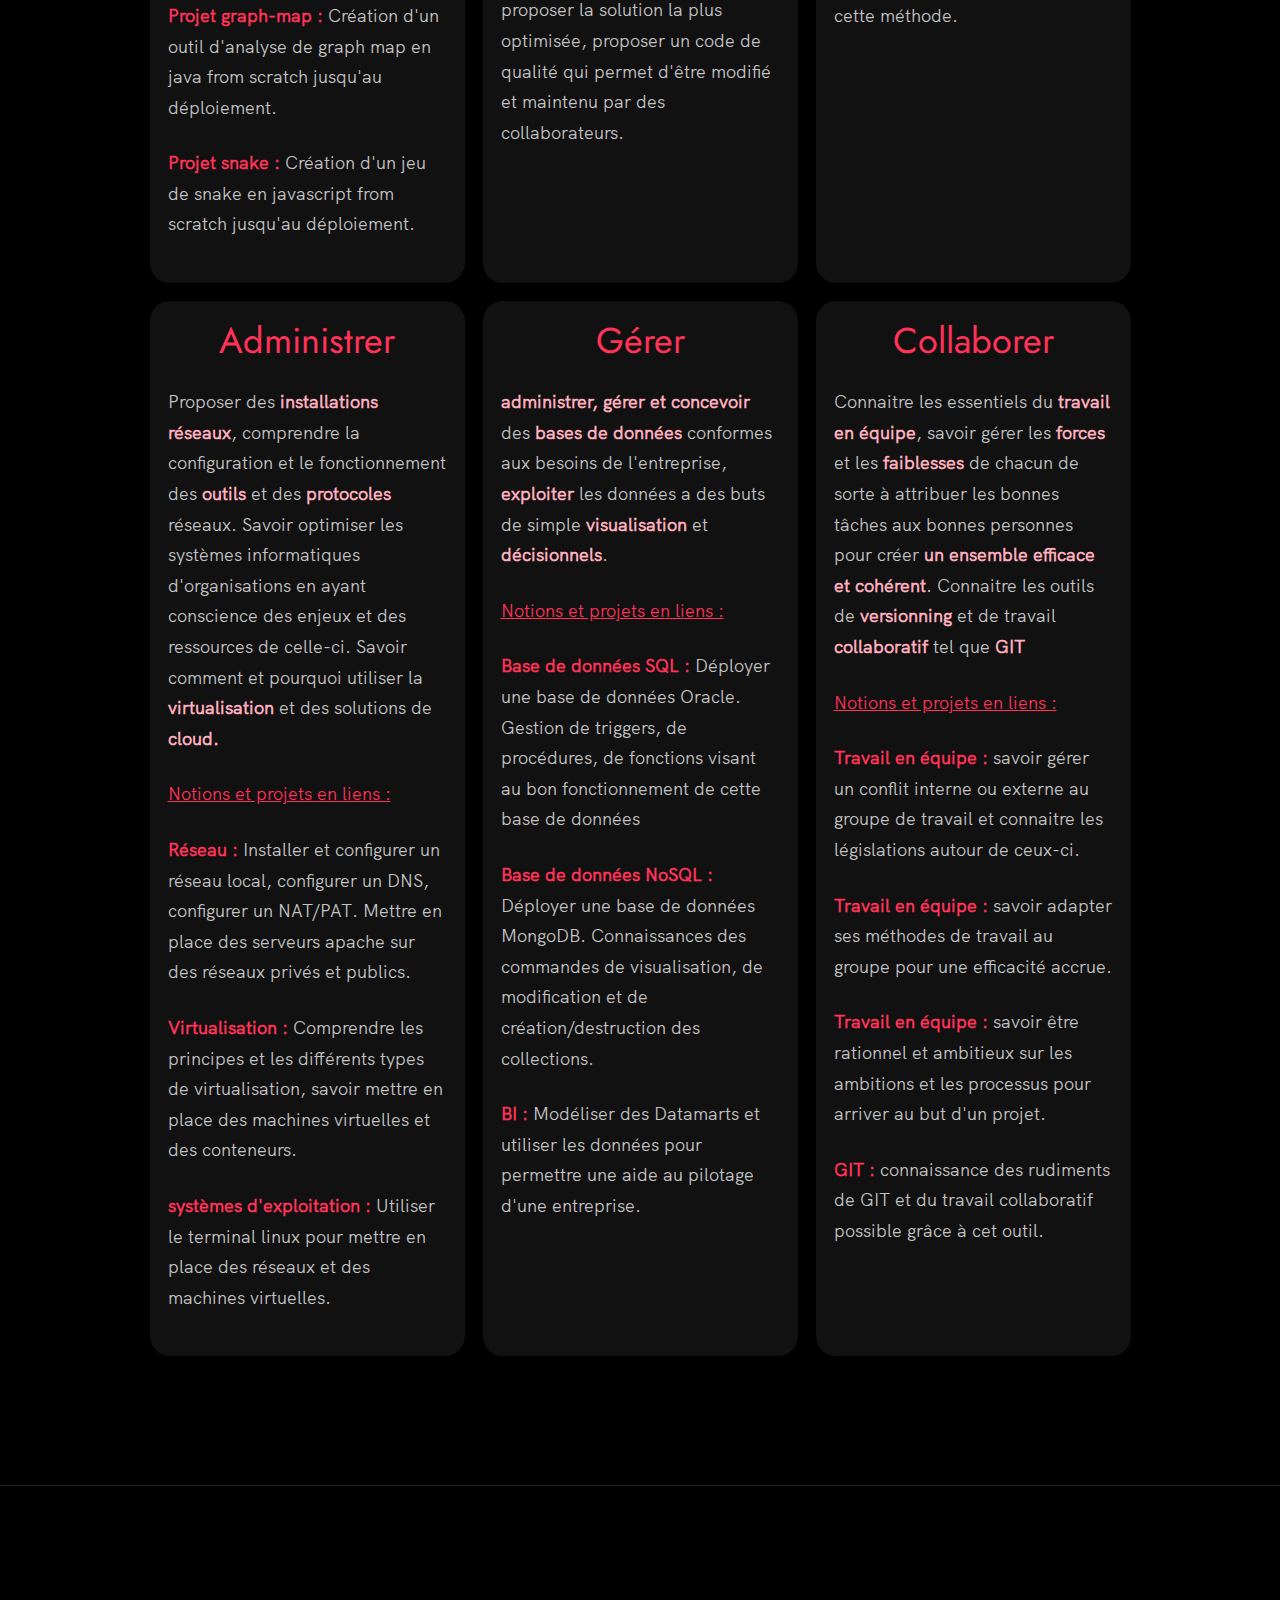
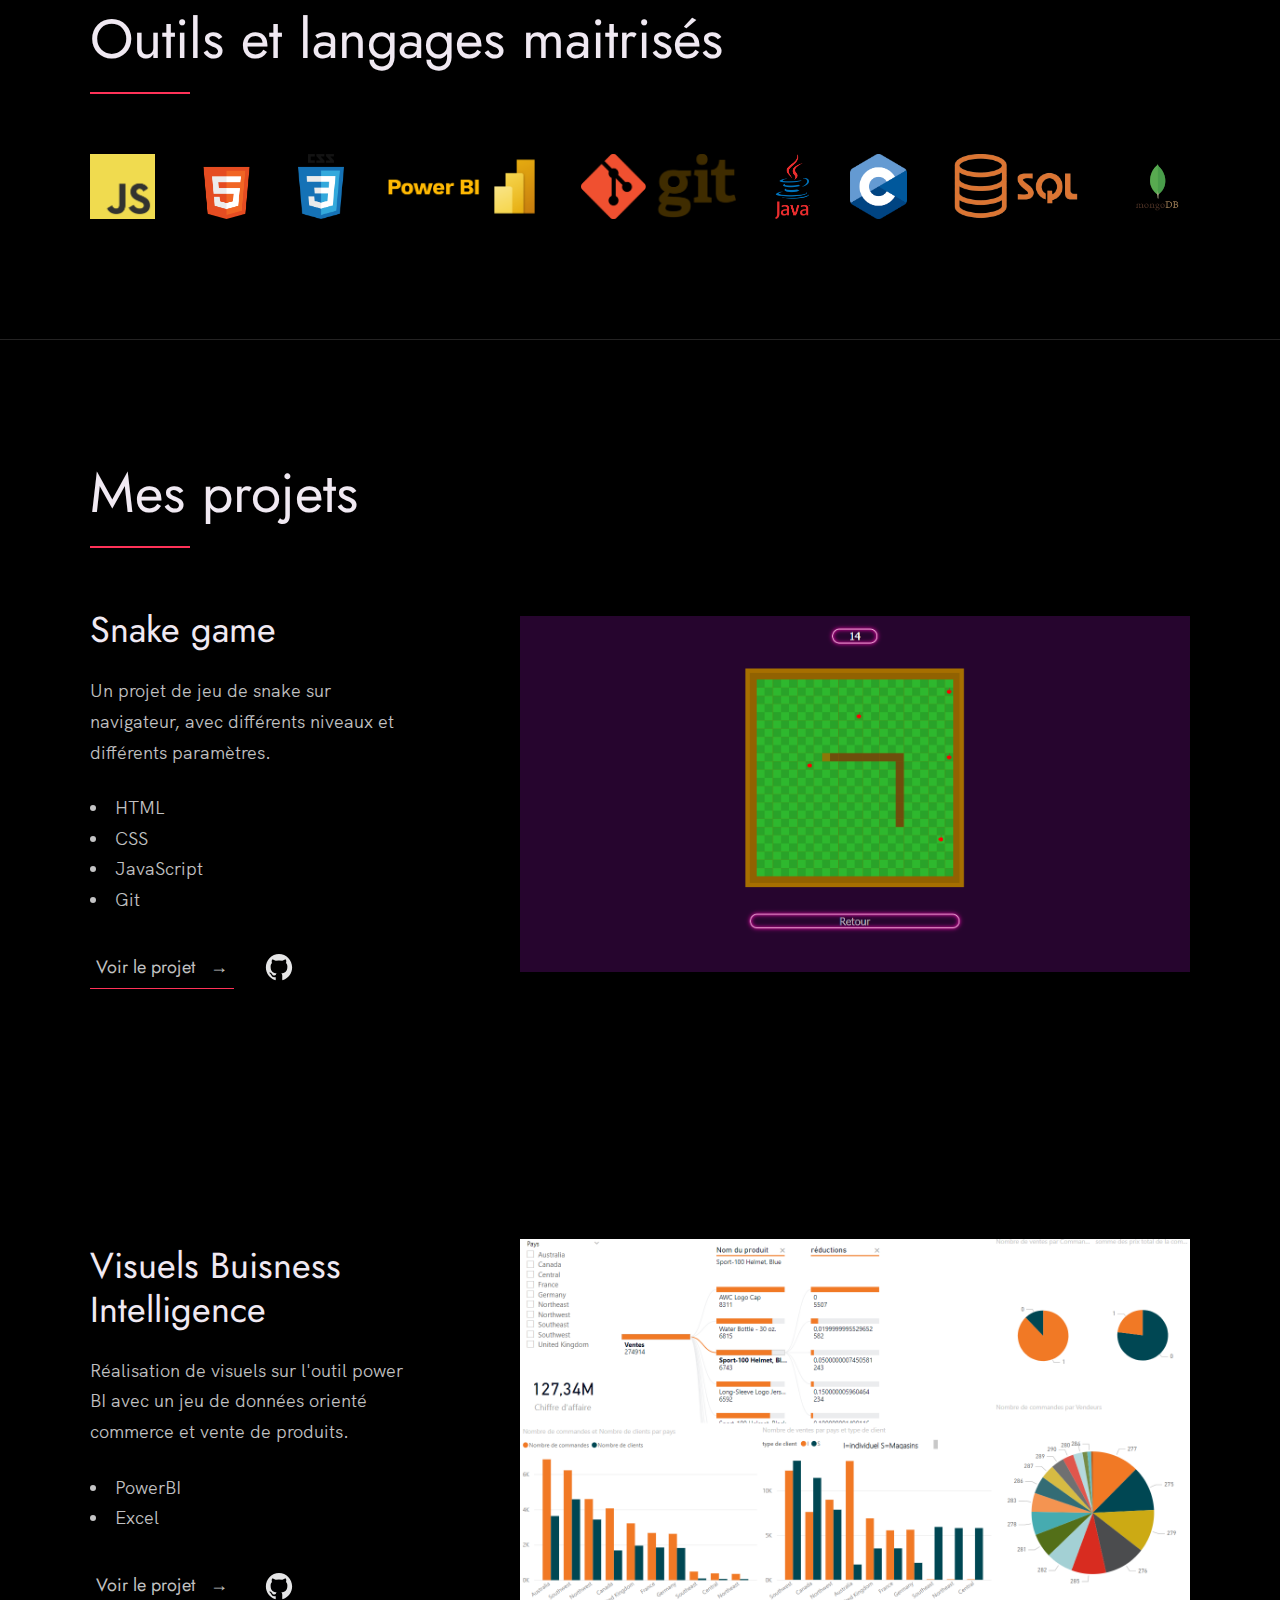
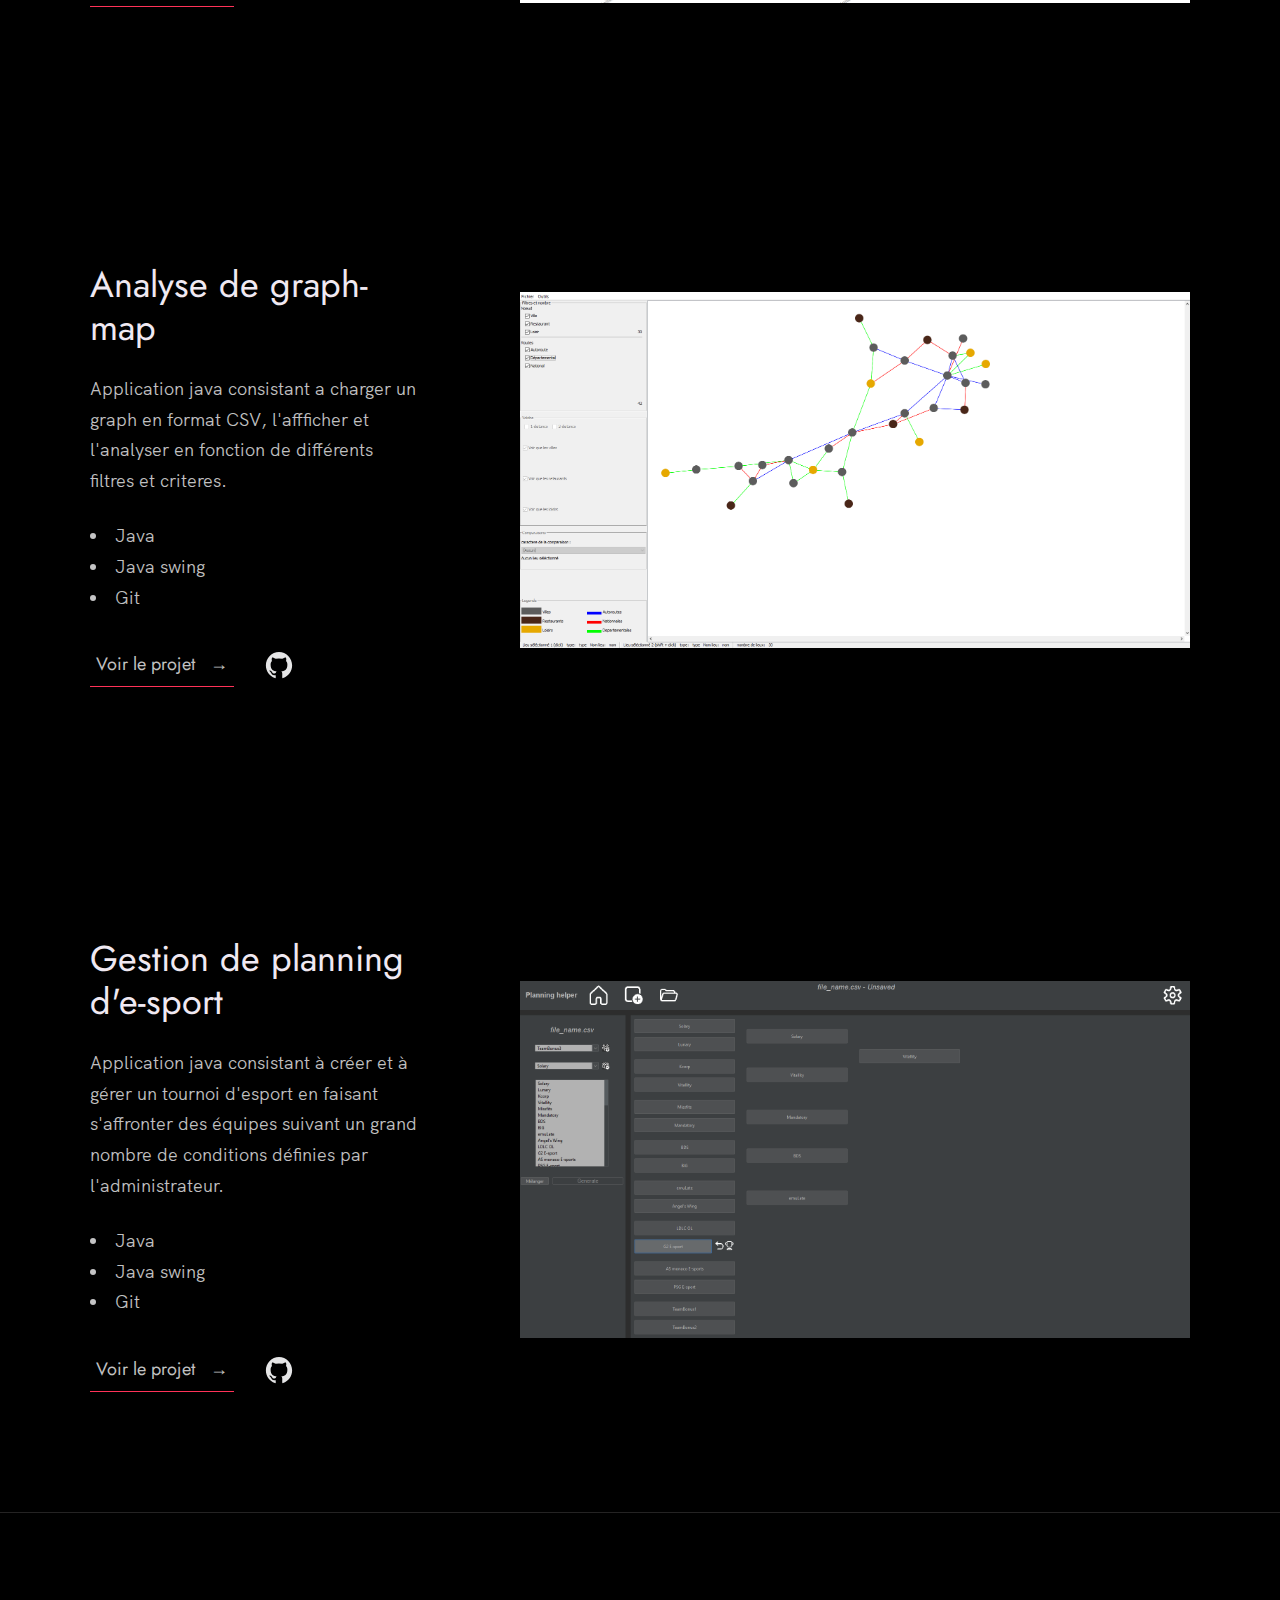
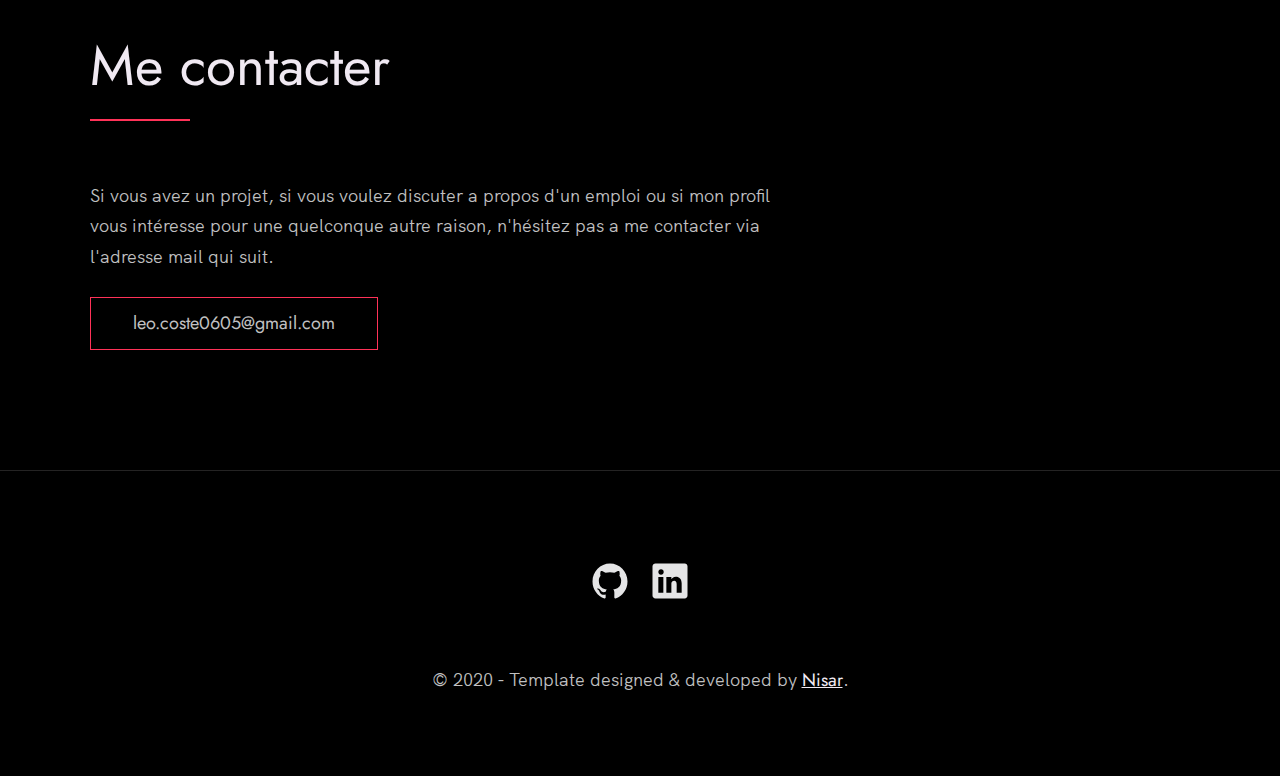
==== commit ad2cfb87: "gestion logos outils maitrisés et mise en gras du mot bac" ====
--- a/index.html
+++ b/index.html
@@ -95,7 +95,7 @@
           </div>
         </div>
         <p>
-          Après avoir obtenu mon bac spécialités <strong>mathématiques</strong> <strong>physique</strong> avec une <strong>mention bien</strong> en 2021 au lycée Emile Loubet de Valence, j'ai décidé de m'orienter vers le <strong>BUT informatique</strong> de l'IUT
+          Après avoir obtenu mon <strong>bac</strong> spécialités <strong>mathématiques</strong> <strong>physique</strong> avec une <strong>mention bien</strong> en 2021 au lycée Emile Loubet de Valence, j'ai décidé de m'orienter vers le <strong>BUT informatique</strong> de l'IUT
           Lyon 1 Site la Doua. Ce choix s'est fait naturellement en mélangeant ma <strong>passion pour l'informatique, les nouvelles technologies et la programmation</strong>. C'est alors que je commence 
           ma formation en septembre 2021. La fin de la premiere année nous a permis de nous spécialiser en nous proposants plusieurs parcours différents. Mon choix s'est porté sur le parcours
         <strong>AGED ( Administration, gestion et exploitation des données)</strong> car j'ai trouvé un réel intérêt dans la gestion des données, que ce soit au niveau BIG DATA, comme au niveau décisionnel. 
--- a/index.css
+++ b/index.css
@@ -517,6 +517,12 @@
 .client__logo {
     height: 6.5rem;
     max-width: 18rem;
+    transition-duration: 0.2s;
+}
+
+.client__logo:hover{
+    transition-duration: 0.2s;
+    filter: invert(1) grayscale(1);
 }
 
 @media(max-width: 1240px) {
@@ -560,6 +566,10 @@
         flex: 1;
         margin: 0 var(--gutter-huge) 0 0;
     }
+}
+
+.about__photo {
+    width: 100%;
 }
 
 .about strong{
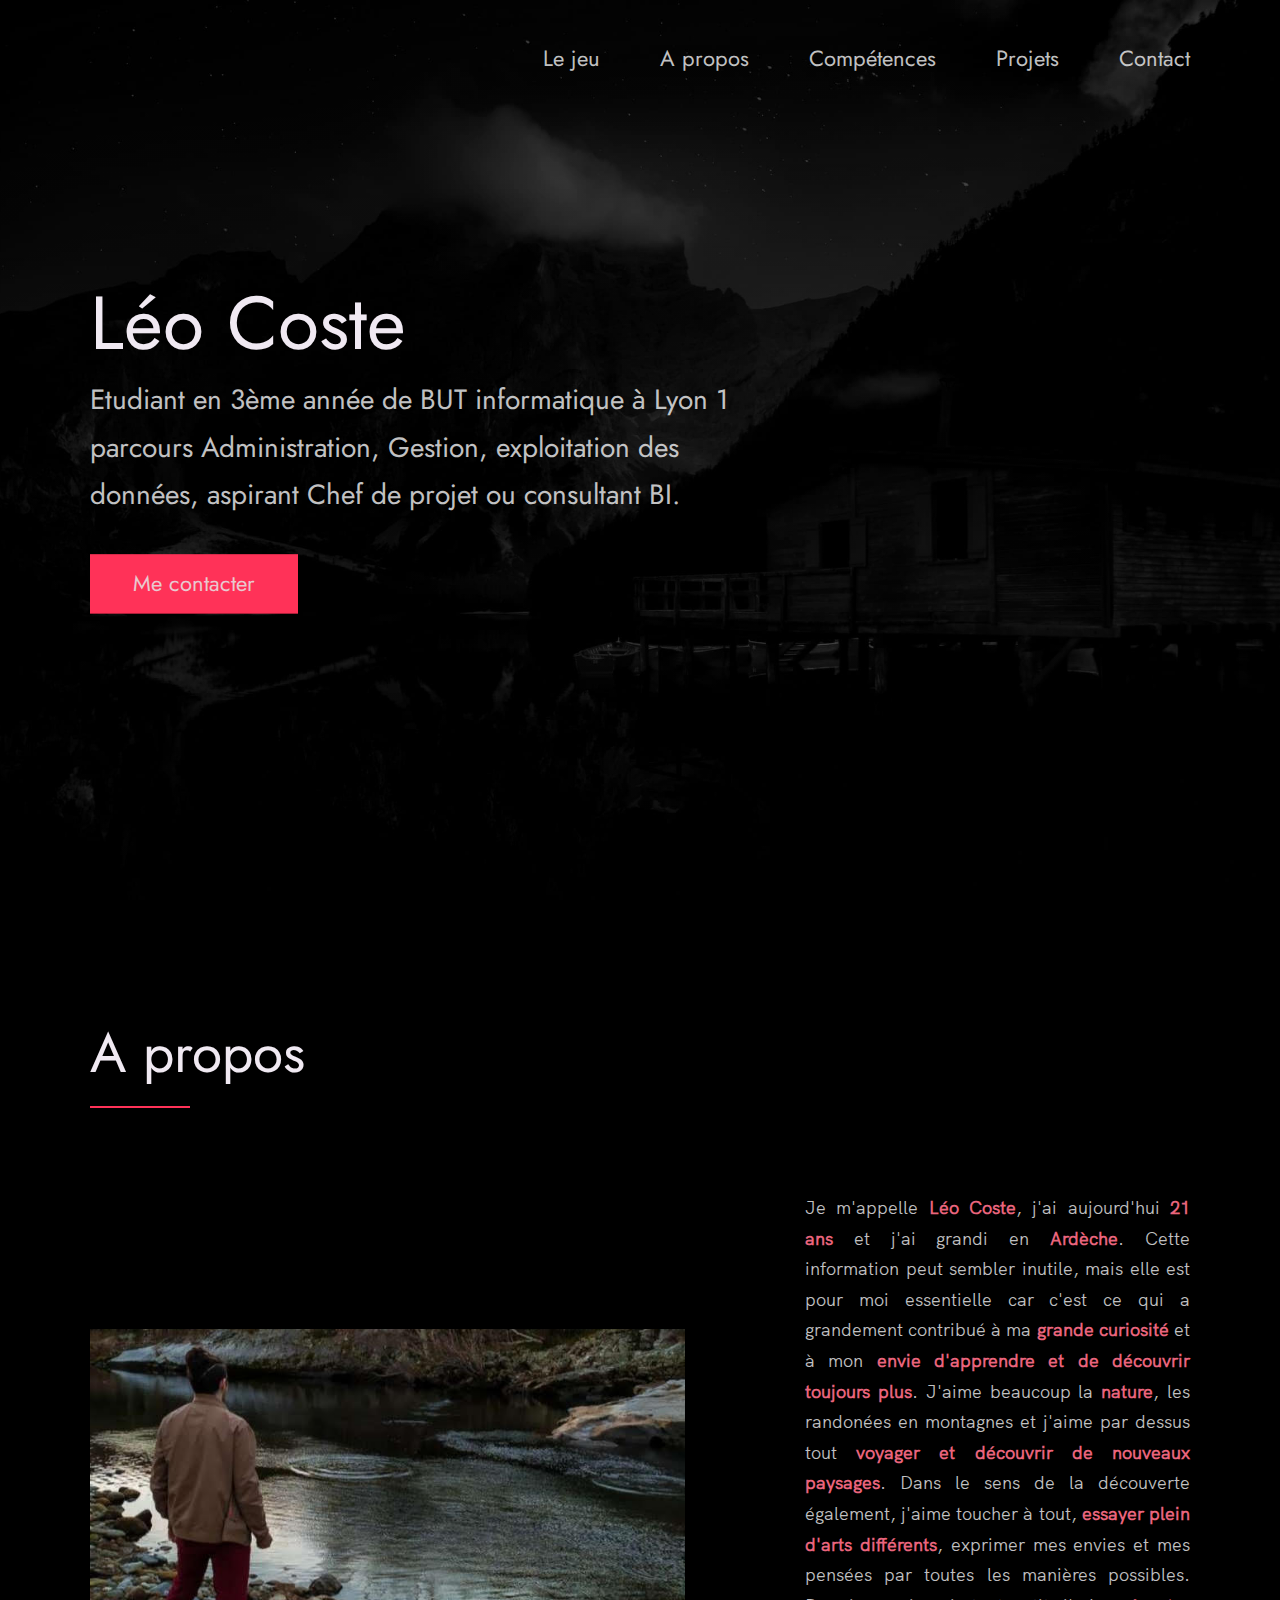
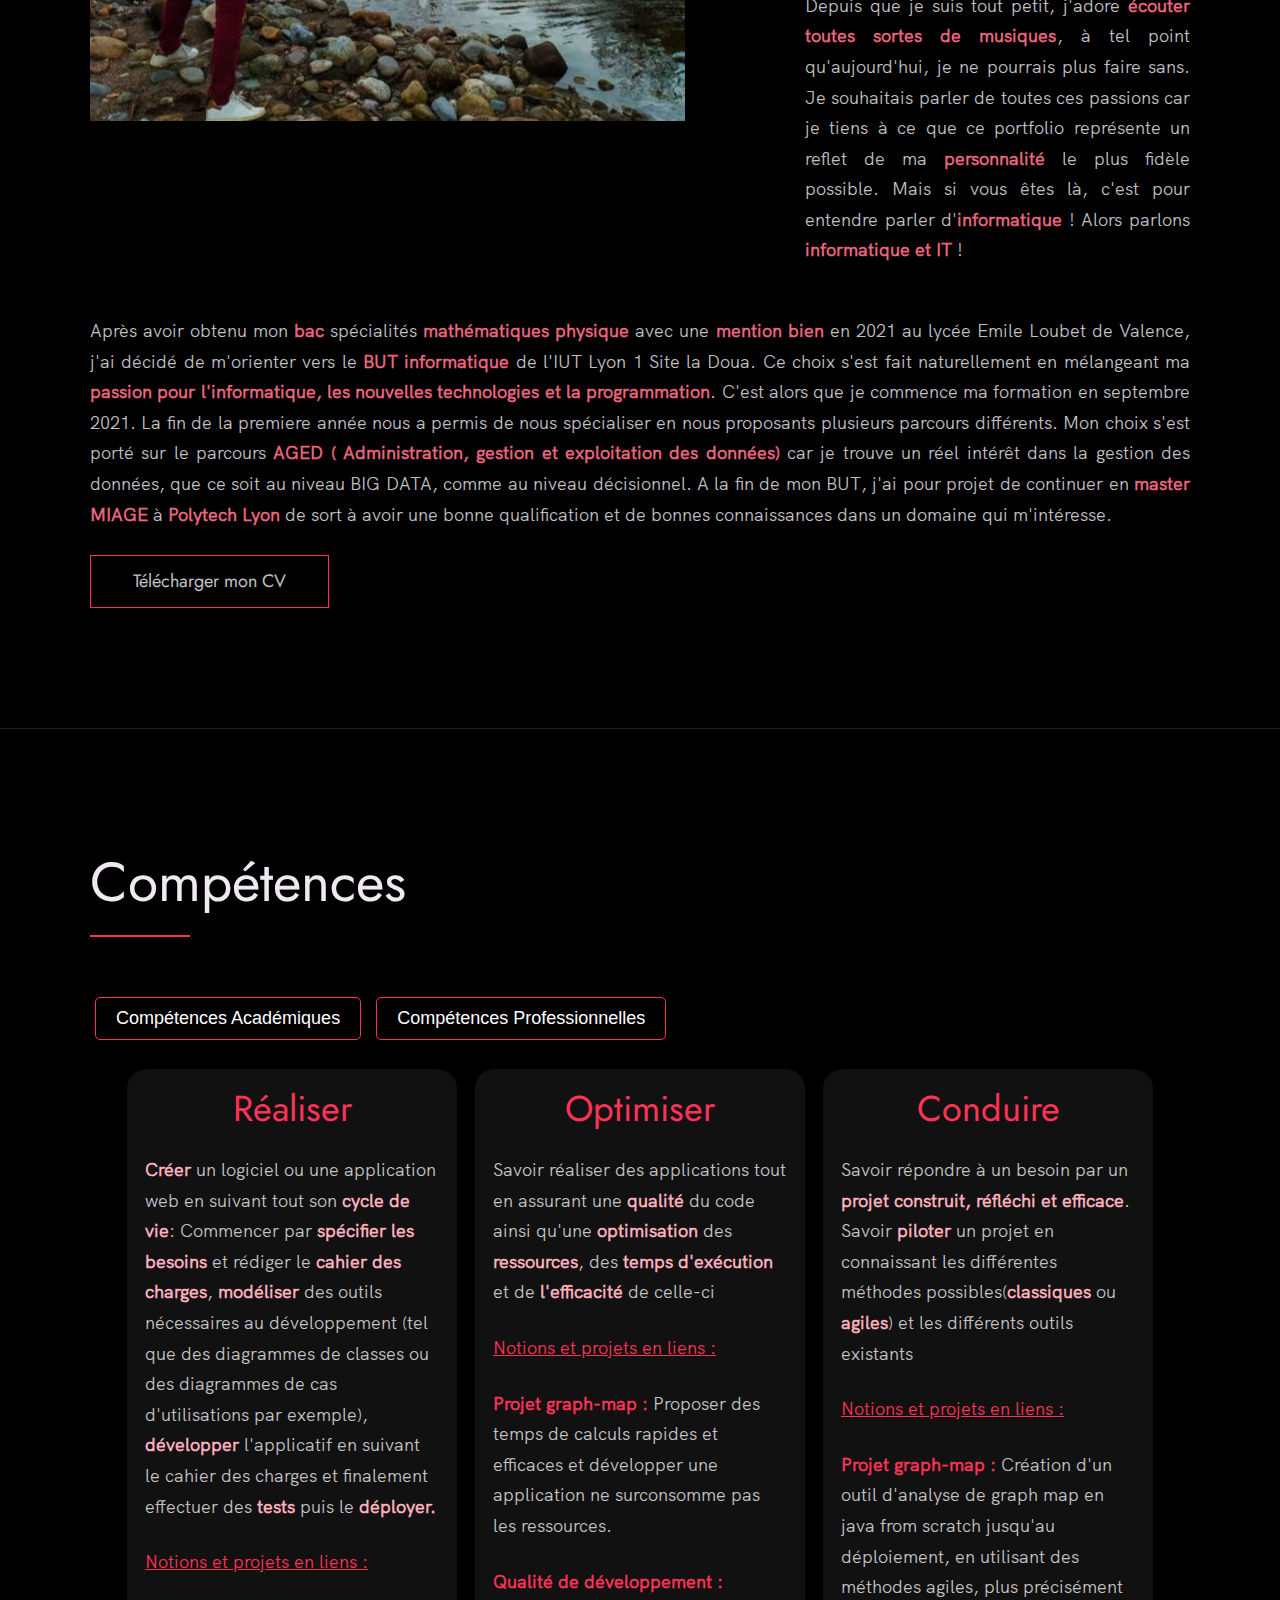
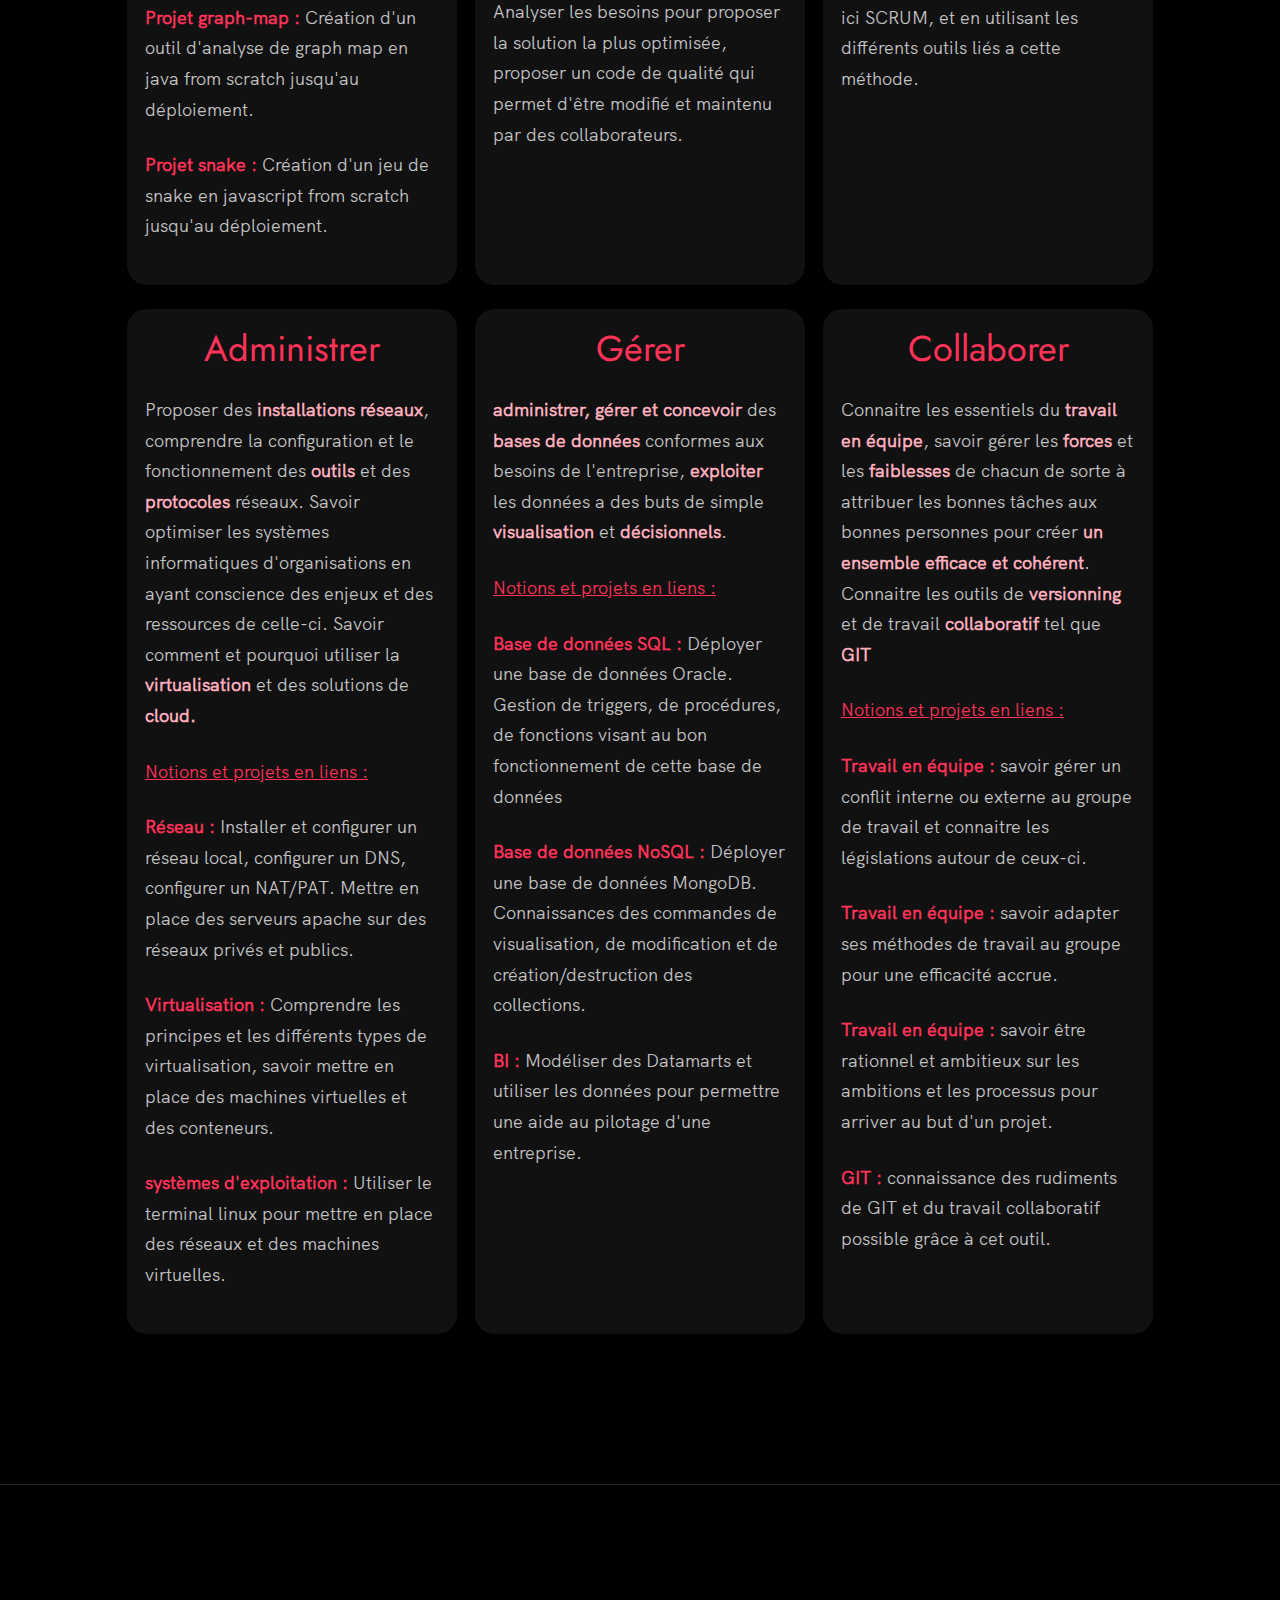
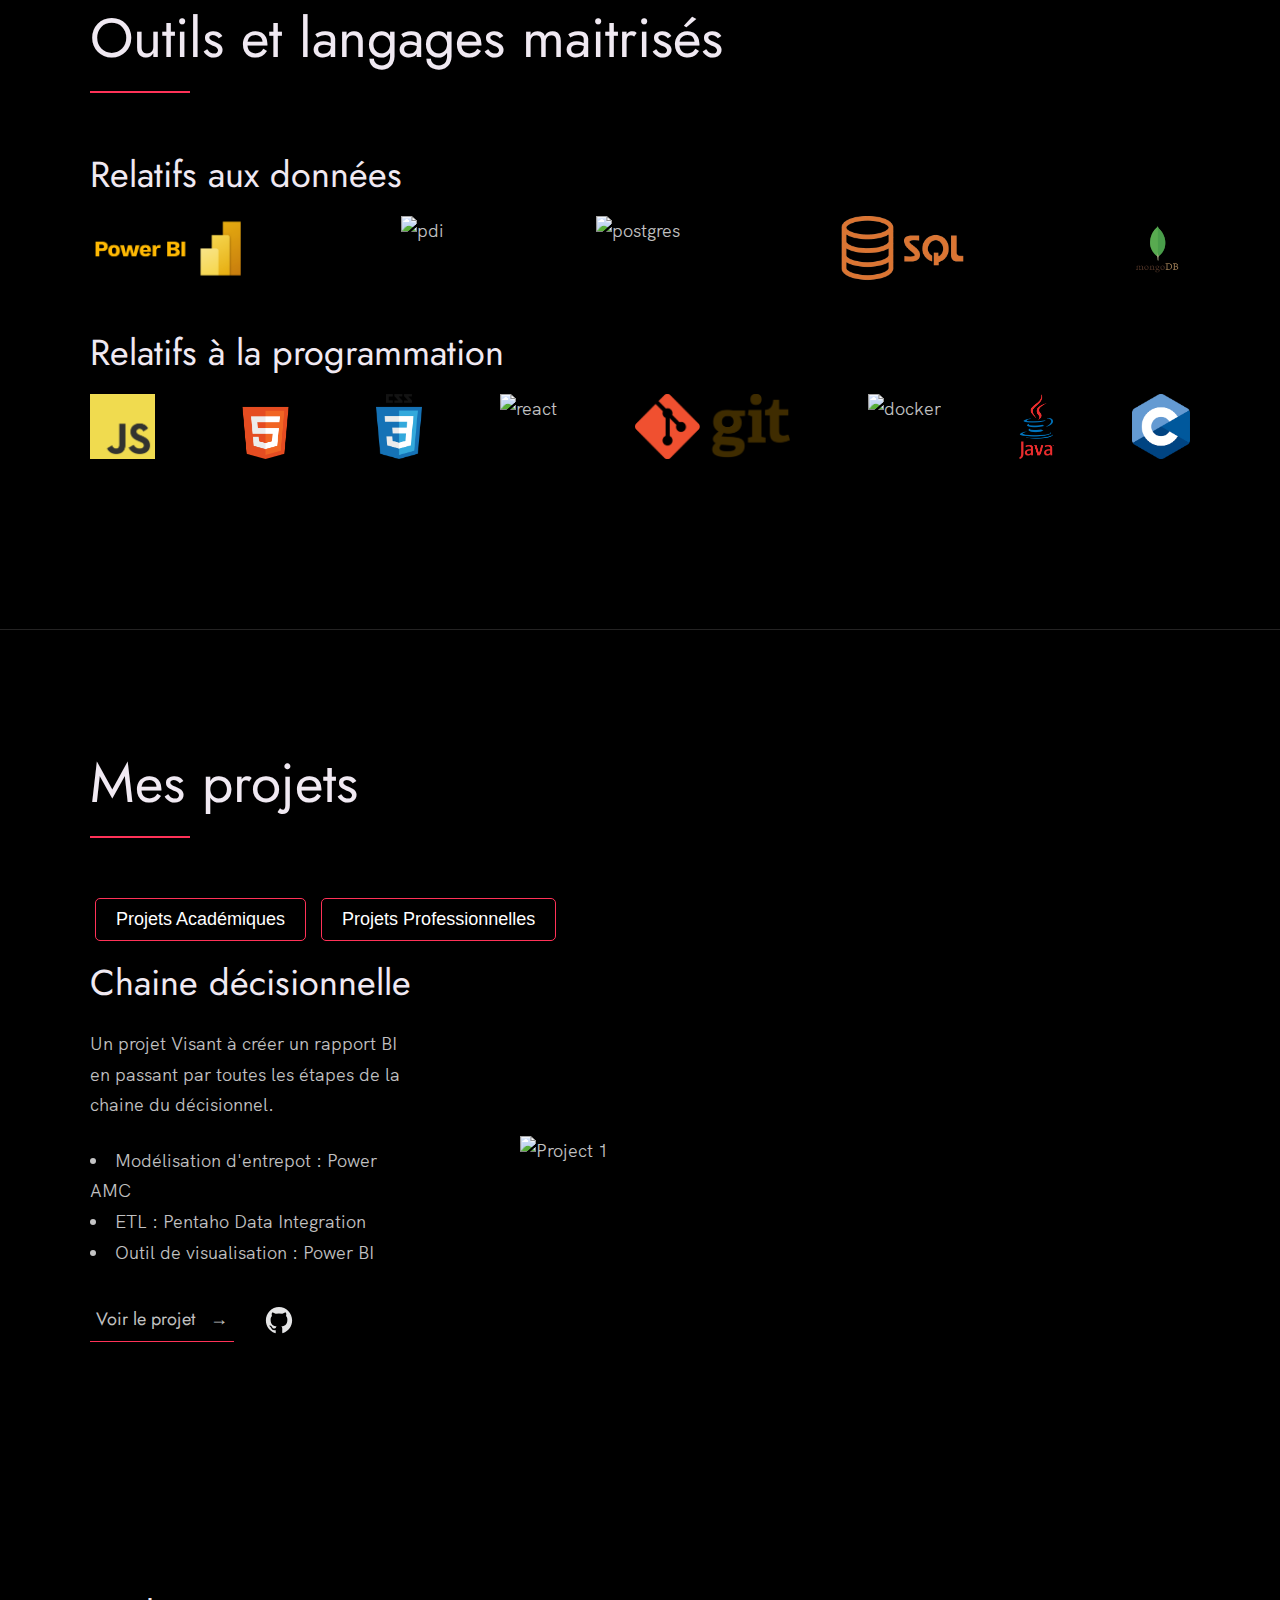
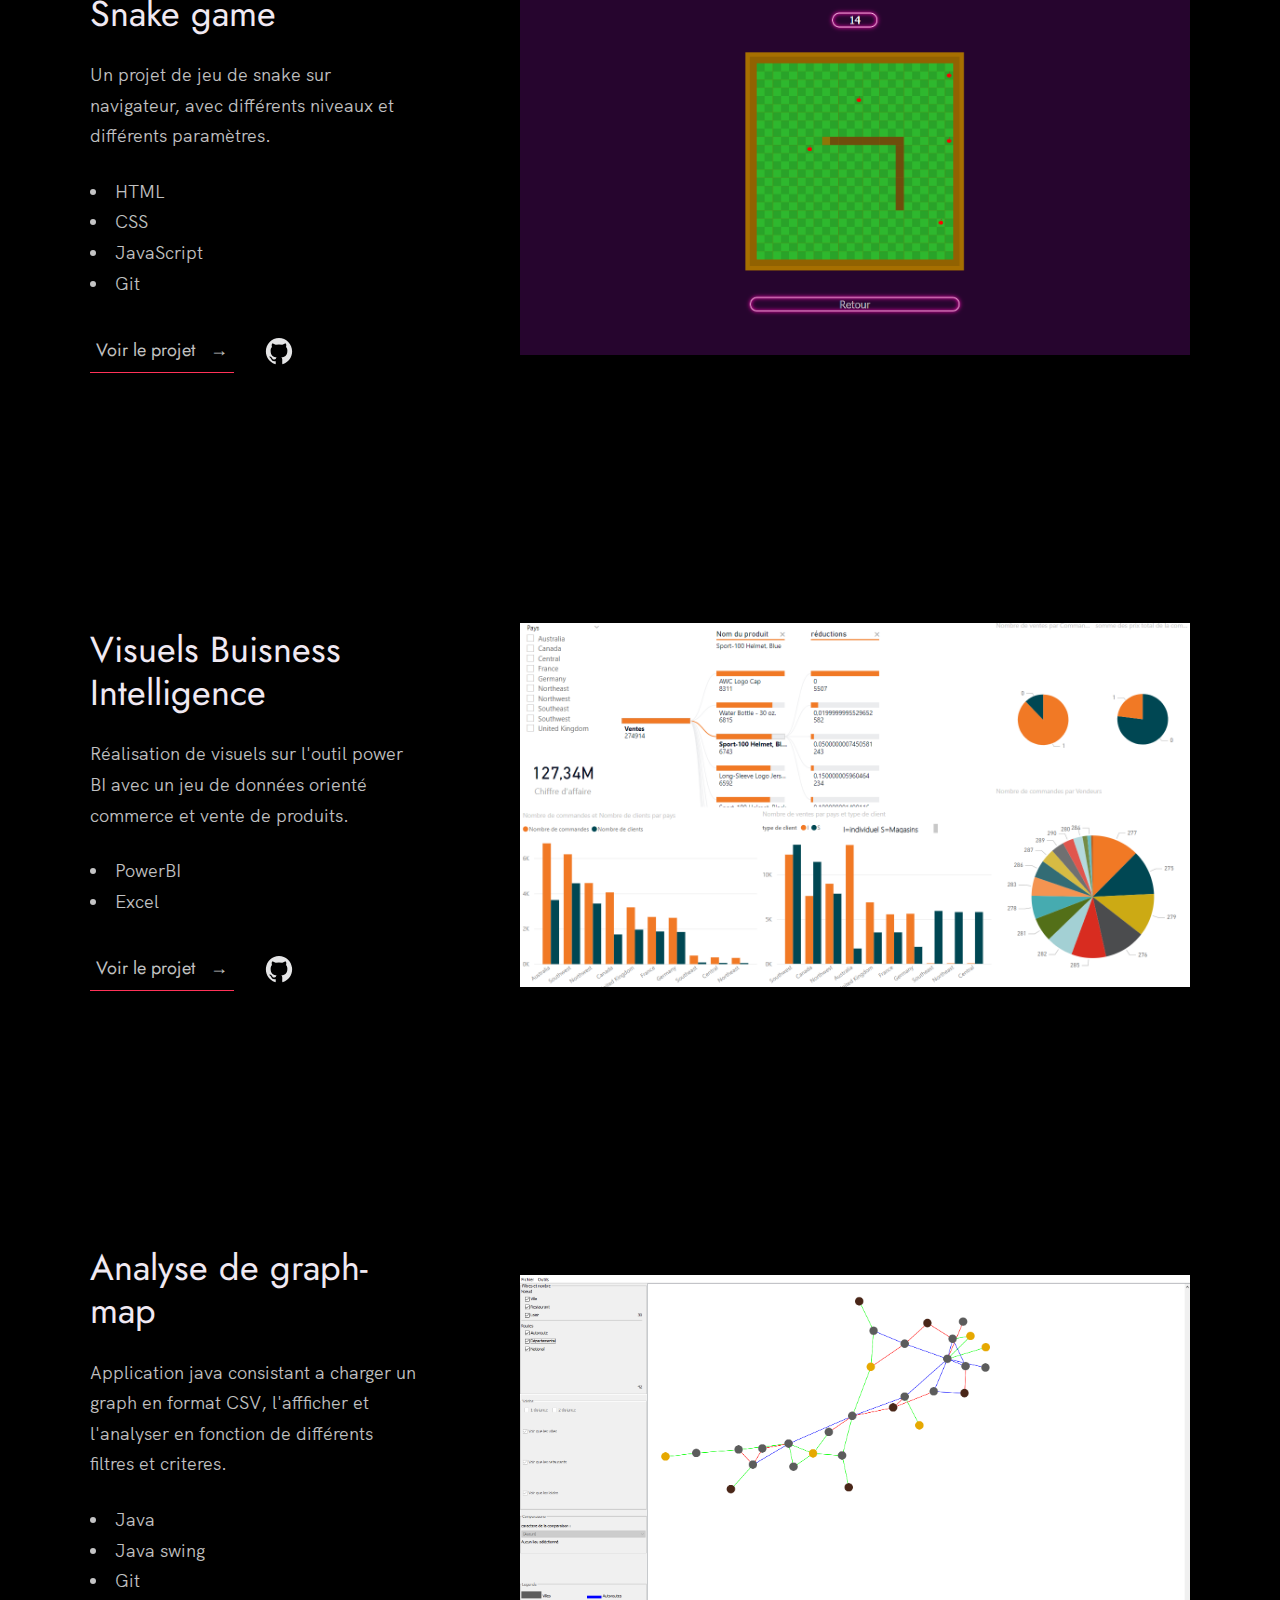
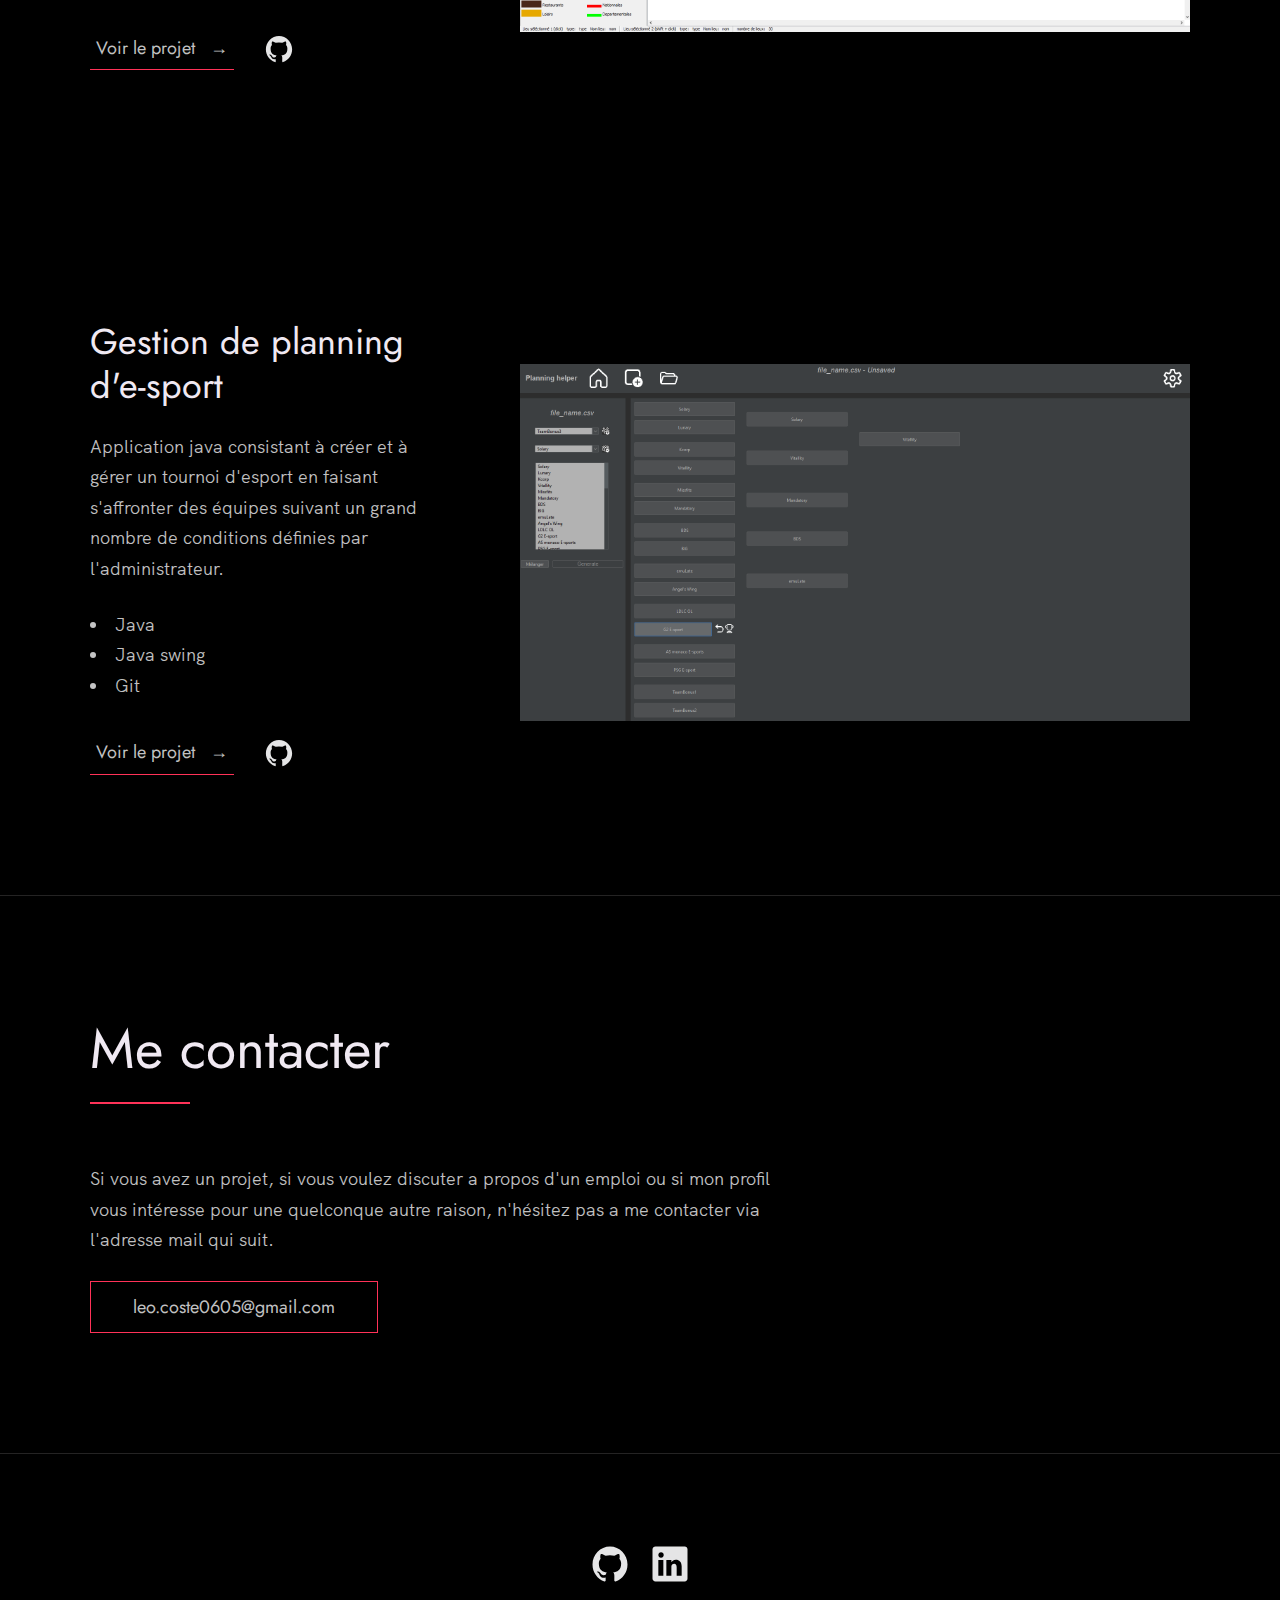
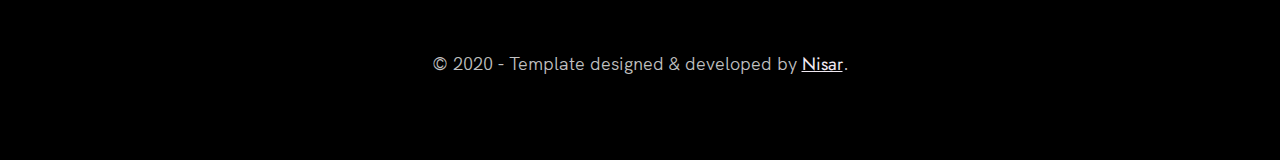
==== commit 5cb480cc: "portfolio" ====
--- a/index.html
+++ b/index.html
@@ -61,7 +61,7 @@
           <span>Léo Coste</span>
         </h1>
         <!-- Put a small paragraph about yourself -->
-        <p>Etudiant en BUT informatique  à Lyon 1, aspirant développeur web ou consultant BI.</p>
+        <p>Etudiant en 3ème année de BUT informatique  à Lyon 1 parcours Administration, Gestion, exploitation des données, aspirant Chef de projet ou consultant BI.</p>
         <a href="#contact" class="btn btn--pink">Me contacter</a>
       </div>
     </div>
@@ -78,11 +78,11 @@
           <div class="about__text">
             <!-- Replace the below paragraph with info about yourself -->
             <p>
-              Je m'appelle <strong>Léo Coste</strong>, j'ai aujourd'hui <strong>19 ans</strong> et j'ai grandi en <strong>Ardèche</strong>. Cette information peut sembler inutile, mais elle est pour moi essentielle car c'est
+              Je m'appelle <strong>Léo Coste</strong>, j'ai aujourd'hui <strong>21 ans</strong> et j'ai grandi en <strong>Ardèche</strong>. Cette information peut sembler inutile, mais elle est pour moi essentielle car c'est
                ce qui a grandement contribué à ma <strong>grande curiosité</strong> et à mon <strong>envie d'apprendre et de découvrir toujours plus</strong>. J'aime beaucoup la <strong>nature</strong>, les randonées en montagnes
                et j'aime par dessus tout <strong>voyager et découvrir de nouveaux paysages</strong>. Dans le sens de la découverte également, j'aime toucher à tout, <strong>essayer plein d'arts différents</strong>, 
                exprimer mes envies et mes pensées par toutes les manières possibles. Depuis que je suis tout petit, j'adore <strong>écouter toutes sortes de musiques</strong>, à tel point qu'aujourd'hui,
-               je ne pourrais plus faire sans. Je souhaitais parler de toutes ces passions car je tiens à ce que mon portfolio représente un reflet de ma <strong>personnalité</strong> le plus fidèle possible.
+               je ne pourrais plus faire sans. Je souhaitais parler de toutes ces passions car je tiens à ce que ce portfolio représente un reflet de ma <strong>personnalité</strong> le plus fidèle possible.
                Mais si vous êtes là, c'est pour entendre parler d'<strong>informatique</strong> ! Alors parlons <strong>informatique et IT </strong>!
             </p>
             <!-- Provide a link to your resume -->
@@ -98,8 +98,8 @@
           Après avoir obtenu mon <strong>bac</strong> spécialités <strong>mathématiques</strong> <strong>physique</strong> avec une <strong>mention bien</strong> en 2021 au lycée Emile Loubet de Valence, j'ai décidé de m'orienter vers le <strong>BUT informatique</strong> de l'IUT
           Lyon 1 Site la Doua. Ce choix s'est fait naturellement en mélangeant ma <strong>passion pour l'informatique, les nouvelles technologies et la programmation</strong>. C'est alors que je commence 
           ma formation en septembre 2021. La fin de la premiere année nous a permis de nous spécialiser en nous proposants plusieurs parcours différents. Mon choix s'est porté sur le parcours
-        <strong>AGED ( Administration, gestion et exploitation des données)</strong> car j'ai trouvé un réel intérêt dans la gestion des données, que ce soit au niveau BIG DATA, comme au niveau décisionnel. 
-           A la fin de mon BUT, j'ai pour projet de continuer soit en <strong>master</strong>, soit en école d'<strong>ingénieur</strong> de sort à avoir une bonne qualification et de bonnes connaissances.
+        <strong>AGED ( Administration, gestion et exploitation des données)</strong> car je trouve un réel intérêt dans la gestion des données, que ce soit au niveau BIG DATA, comme au niveau décisionnel. 
+           A la fin de mon BUT, j'ai pour projet de continuer en <strong>master MIAGE</strong> à <strong>Polytech Lyon</strong> de sort à avoir une bonne qualification et de bonnes connaissances dans un domaine qui m'intéresse.
         </p>
         <a href="assets/cv.pdf" class="btn">Télécharger mon CV</a>
       </div>
@@ -108,118 +108,215 @@
 
 
         <!-- ***** compétences ***** -->
-
         <section class="client" id="clients">
           <div class="row">
             <h2>Compétences</h2>
-            <div class="client__logos">
-              <div class="listecompetences">
-                <div class="competences">
-                    <div>
-                        <h3>Réaliser</h3>
-                        <p><strong>Créer</strong> un logiciel ou une application web en suivant tout son <strong>cycle de vie</strong>: Commencer par <strong>spécifier les besoins</strong> et rédiger le 
-                          <strong>cahier des charges</strong>,
-                          <strong>modéliser</strong> des outils nécessaires au développement (tel que des diagrammes de classes ou des diagrammes de cas d'utilisations par exemple),
-                           <strong>développer</strong> l'applicatif en suivant le cahier des charges et finalement effectuer des <strong>tests</strong> puis le <strong>déployer.</strong></p>
+            <!-- Boutons pour switcher entre les compétences académiques et professionnelles -->
+            <div class="competences-switch">
+              <button class="btn switch-btn" onclick="switchCompetence('academique')">Compétences Académiques</button>
+              <button class="btn switch-btn" onclick="switchCompetence('professionnel')">Compétences Professionnelles</button>
+            </div>
+        
+            <!-- Compétences Académiques -->
+            <div class="competences-container" id="academique">
+                      <div class="listecompetences">
+                        <div class="competences">
+                            <div>
+                                <h3>Réaliser</h3>
+                                <p><strong>Créer</strong> un logiciel ou une application web en suivant tout son <strong>cycle de vie</strong>: Commencer par <strong>spécifier les besoins</strong> et rédiger le 
+                                  <strong>cahier des charges</strong>,
+                                  <strong>modéliser</strong> des outils nécessaires au développement (tel que des diagrammes de classes ou des diagrammes de cas d'utilisations par exemple),
+                                   <strong>développer</strong> l'applicatif en suivant le cahier des charges et finalement effectuer des <strong>tests</strong> puis le <strong>déployer.</strong></p>
+                            </div>
+                            <div class="projets">
+                                <span>Notions et projets en liens :</span>
+                                <p><strong>Projet graph-map : </strong>Création d'un outil d'analyse de graph map en java from scratch jusqu'au déploiement.</p>
+                                <p><strong>Projet snake : </strong>Création d'un jeu de snake en javascript from scratch jusqu'au déploiement.</p>
+                            </div>
+                        </div>
+                        <div class="competences">
+                            <div>
+                                <h3>Optimiser</h3>
+                                <p>Savoir réaliser des applications tout en assurant une <strong>qualité</strong> du code ainsi qu'une <strong>optimisation</strong> des <strong>ressources</strong>, des <strong>
+                                  temps d'exécution</strong> et de <strong>l'efficacité</strong> de celle-ci</p>
+                            </div>
+                            <div class="projets">
+                              <span>Notions et projets en liens :</span>
+                              <p><strong>Projet graph-map : </strong>Proposer des temps de calculs rapides et efficaces et développer une application ne surconsomme pas les ressources.</p>
+                              <p><strong>Qualité de développement : </strong>Analyser les besoins pour proposer la solution la plus optimisée, proposer un code de qualité qui permet
+                                d'être modifié et maintenu par des collaborateurs.</p>
+                            </div>
+                        </div>
+                        <div class="competences">
+                          <div>
+                              <h3>Conduire</h3>
+                              <p>Savoir répondre à un besoin par un <strong>projet construit, réfléchi et efficace</strong>. Savoir <strong>piloter</strong> un projet en connaissant les 
+                                différentes méthodes possibles(<strong>classiques</strong> ou <strong>agiles</strong>) et les différents outils existants</p>
+                          </div>
+                          <div class="projets">
+                            <span>Notions et projets en liens :</span>
+                            <p><strong>Projet graph-map : </strong>Création d'un outil d'analyse de graph map en java from scratch jusqu'au déploiement, en utilisant des méthodes agiles,
+                            plus précisément ici SCRUM, et en utilisant les différents outils liés a cette méthode.</p>
+                          </div>
+                      </div>
+                      <div class="competences">
+                          
+                        <div>
+                            <h3>Administrer</h3>
+                            <p>Proposer des <strong>installations réseaux</strong>, comprendre la configuration et le fonctionnement des <strong>outils</strong> et des <strong>protocoles</strong> réseaux. Savoir 
+                            optimiser les systèmes informatiques d'organisations en ayant conscience des enjeux et des ressources de celle-ci. Savoir comment et pourquoi
+                          utiliser la <strong>virtualisation</strong> et des solutions de <strong>cloud.</strong></p>
+                        </div>
+                        <div class="projets">
+                          <span>Notions et projets en liens :</span>
+                            <p><strong>Réseau : </strong> Installer et configurer un réseau local, configurer un DNS, configurer un NAT/PAT. Mettre en place
+                              des serveurs apache sur des réseaux privés et publics.</p>
+                            <p><strong>Virtualisation : </strong> Comprendre les principes et les différents types de virtualisation, savoir mettre en place des machines virtuelles et des conteneurs.</p>
+                            <p><strong>systèmes d'exploitation : </strong> Utiliser le terminal linux pour mettre en place des réseaux et des machines virtuelles.</p>
+                        </div>
                     </div>
-                    <div class="projets">
-                        <span>Notions et projets en liens :</span>
-                        <p><strong>Projet graph-map : </strong>Création d'un outil d'analyse de graph map en java from scratch jusqu'au déploiement.</p>
-                        <p><strong>Projet snake : </strong>Création d'un jeu de snake en javascript from scratch jusqu'au déploiement.</p>
+                        <div class="competences">
+                            <div>
+                                <h3>Gérer</h3>
+                                <p>
+                                  <strong>administrer, gérer et concevoir</strong> des <strong>bases de données</strong> conformes aux besoins de l'entreprise, <strong>exploiter</strong> 
+                                  les données a des buts de simple <strong>visualisation</strong> et <strong>décisionnels</strong>.</p>
+                            </div>
+                            <div class="projets">
+                              <span>Notions et projets en liens :</span>
+                                <p><strong>Base de données SQL : </strong>Déployer une base de données Oracle. Gestion de triggers, de procédures, de fonctions visant au bon fonctionnement de cette
+                                base de données</p>
+                                <p><strong>Base de données NoSQL : </strong>Déployer une base de données MongoDB. Connaissances des commandes de visualisation, de modification et de création/destruction
+                                  des collections.</p>
+                                <p><strong>BI : </strong>Modéliser des Datamarts et utiliser les données pour permettre une aide au pilotage d'une entreprise.</p>
+                            </div>
+                        </div>
+                        <div class="competences">
+                            <div>
+                                <h3>Collaborer</h3>
+                                <p>Connaitre les essentiels du <strong>travail en équipe</strong>, savoir gérer les <strong>forces</strong> et les <strong>faiblesses</strong> 
+                                  de chacun de sorte à attribuer les bonnes tâches aux bonnes personnes pour
+                                  créer <strong>un ensemble efficace et cohérent</strong>. Connaitre les outils de <strong>versionning</strong> et de travail <strong>collaboratif</strong> tel que <strong>GIT</strong></p>
+                            </div>
+                            <div class="projets">
+                              <span>Notions et projets en liens :</span>
+                                <p><strong>Travail en équipe : </strong>savoir gérer un conflit interne ou externe au groupe de travail et connaitre les législations autour de ceux-ci.</p>
+                                <p><strong>Travail en équipe : </strong>savoir adapter ses méthodes de travail au groupe pour une efficacité accrue.</p>
+                                <p><strong>Travail en équipe : </strong>savoir être rationnel et ambitieux sur les ambitions et les processus pour arriver au but d'un projet.</p>
+                                <p><strong>GIT : </strong>connaissance des rudiments de GIT et du travail collaboratif possible grâce à cet outil.</p>
+                            </div>
+                        </div>
                     </div>
-                </div>
-                <div class="competences">
-                    <div>
-                        <h3>Optimiser</h3>
-                        <p>Savoir réaliser des applications tout en assurant une <strong>qualité</strong> du code ainsi qu'une <strong>optimisation</strong> des <strong>ressources</strong>, des <strong>
-                          temps d'exécution</strong> et de <strong>l'efficacité</strong> de celle-ci</p>
+                  </div>
+        
+            <!-- Compétences Professionnelles -->
+            <div class="competences-container" id="professionnel" style="display:none">
+
+                    <div class="listecompetences_pro">
+                      <div class="competences_pro">
+                          <div>
+                              <h3>Réaliser</h3>
+                              <p><strong>Créer</strong> un logiciel ou une application web en suivant tout son <strong>cycle de vie</strong>: Commencer par <strong>spécifier les besoins</strong> et rédiger le 
+                                <strong>cahier des charges</strong>,
+                                <strong>modéliser</strong> des outils nécessaires au développement (tel que des diagrammes de classes ou des diagrammes de cas d'utilisations par exemple),
+                                 <strong>développer</strong> l'applicatif en suivant le cahier des charges et finalement effectuer des <strong>tests</strong> puis le <strong>déployer.</strong></p>
+                          </div>
+                          <div class="projets_pro">
+                              <span>Notions et projets en liens :</span>
+                              <p><strong>Développemet du site web Géomaterio: </strong>Développemet d'un site internet de vente en ligne grace aux frameworks ReactJS et nextJs.</p>
+                              <p><strong>Création d'un script de migration de données : </strong>Création d'un script JavaScript utilisant l'API d'un CRM externe qui formalise et améliore les données du CRM pour les insérer en base grace au framework KnexJs.</p>
+                          </div>
+                      </div>
+                      <div class="competences_pro">
+                        <div>
+                            <h3>Gérer</h3>
+                            <p>
+                              <strong>administrer, gérer et concevoir</strong> des <strong>bases de données</strong> conformes aux besoins de l'entreprise, <strong>exploiter</strong> 
+                              les données a des buts de simple <strong>visualisation</strong> et <strong>décisionnels</strong>.</p>
+                        </div>
+                        <div class="projets_pro">
+                          <span>Notions et projets en liens :</span>
+                            <p><strong>Création de bases de données postgreSQL : </strong>Imaginer et déployer une base de données postgreSQL cohérente avec les enjeux métiers. Gestion de triggers, de procédures, de fonctions visant au bon fonctionnement de cette
+                            base de données</p>
+                            <p><strong>BI : </strong>Modéliser des Datamarts et création de rapports PowerBI en collaboration avec toutes les parties prenantes des projets.</p>
+                        </div>
                     </div>
-                    <div class="projets">
-                      <span>Notions et projets en liens :</span>
-                      <p><strong>Projet graph-map : </strong>Proposer des temps de calculs rapides et efficaces et développer une application ne surconsomme pas les ressources.</p>
-                      <p><strong>Qualité de développement : </strong>Analyser les besoins pour proposer la solution la plus optimisée, proposer un code de qualité qui permet
-                        d'être modifié et maintenu par des collaborateurs.</p>
+                    <div class="competences_pro">
+                        <div>
+                            <h3>Collaborer</h3>
+                            <p>Connaitre les essentiels du <strong>travail en équipe</strong>, savoir gérer les <strong>forces</strong> et les <strong>faiblesses</strong> 
+                              de chacun de sorte à attribuer les bonnes tâches aux bonnes personnes pour
+                              créer <strong>un ensemble efficace et cohérent</strong>. Connaitre les outils de <strong>versionning</strong> et de travail <strong>collaboratif</strong> tel que <strong>GIT</strong></p>
+                        </div>
+                        <div class="projets_pro">
+                          <span>Notions et projets en liens :</span>
+                            <p><strong>Travail en équipe : </strong>Mise en place d'une plateforme web en collaboration avec d'autre développeurs.</p>
+                            <p><strong>Communication : </strong>Récolter les informations de toutes les parties prenantes d'un projet, qu'il soit en developpement web ou en BI.</p>
+                        </div>
                     </div>
-                </div>
-                <div class="competences">
-                  <div>
-                      <h3>Conduire</h3>
-                      <p>Savoir répondre à un besoin par un <strong>projet construit, réfléchi et efficace</strong>. Savoir <strong>piloter</strong> un projet en connaissant les 
-                        différentes méthodes possibles(<strong>classiques</strong> ou <strong>agiles</strong>) et les différents outils existants</p>
+                      <div class="competences_pro">
+                          <div>
+                              <h3>Optimiser</h3>
+                              <p>Savoir réaliser des applications tout en assurant une <strong>qualité</strong> du code ainsi qu'une <strong>optimisation</strong> des <strong>ressources</strong>, des <strong>
+                                temps d'exécution</strong> et de <strong>l'efficacité</strong> de celle-ci</p>
+                          </div>
+                          <div class="projets_pro">
+                            <span>Notions et projets en liens :</span>
+                            <p><strong>Optimisation de la chaine décisionnelle: </strong>Utilisation d'un ETL pour optimiser les pratiques en place pour la visualisationde données.</p>
+                          </div>
+                      </div>
+                      <div class="competences_pro">
+                        <div>
+                            <h3>Conduire</h3>
+                            <p>Savoir répondre à un besoin par un <strong>projet construit, réfléchi et efficace</strong>. Savoir <strong>piloter</strong> un projet en connaissant les 
+                              différentes méthodes possibles(<strong>classiques</strong> ou <strong>agiles</strong>) et les différents outils existants</p>
+                        </div>
+                        <div class="projets_pro">
+                          <span>Notions et projets en liens :</span>
+                          <p><strong>Autonomie : </strong>Gérer les missions affectées dans le temps et dans les outils utilisés et établir une gestion de projet cohérente avec les enjeux.</p>
+                        </div>
+                    </div>
+                    <div class="competences_pro">
+                        
+                      <div>
+                          <h3>Administrer</h3>
+                          <p>Proposer des <strong>installations réseaux</strong>, comprendre la configuration et le fonctionnement des <strong>outils</strong> et des <strong>protocoles</strong> réseaux. Savoir 
+                          optimiser les systèmes informatiques d'organisations en ayant conscience des enjeux et des ressources de celle-ci. Savoir comment et pourquoi
+                        utiliser la <strong>virtualisation</strong> et des solutions de <strong>cloud.</strong></p>
+                      </div>
                   </div>
-                  <div class="projets">
-                    <span>Notions et projets en liens :</span>
-                    <p><strong>Projet graph-map : </strong>Création d'un outil d'analyse de graph map en java from scratch jusqu'au déploiement, en utilisant des méthodes agiles,
-                    plus précisément ici SCRUM, et en utilisant les différents outils liés a cette méthode.</p>
+                    </div>
                   </div>
-              </div>
-              <div class="competences">
-                  
-                <div>
-                    <h3>Administrer</h3>
-                    <p>Proposer des <strong>installations réseaux</strong>, comprendre la configuration et le fonctionnement des <strong>outils</strong> et des <strong>protocoles</strong> réseaux. Savoir 
-                    optimiser les systèmes informatiques d'organisations en ayant conscience des enjeux et des ressources de celle-ci. Savoir comment et pourquoi
-                  utiliser la <strong>virtualisation</strong> et des solutions de <strong>cloud.</strong></p>
-                </div>
-                <div class="projets">
-                  <span>Notions et projets en liens :</span>
-                    <p><strong>Réseau : </strong> Installer et configurer un réseau local, configurer un DNS, configurer un NAT/PAT. Mettre en place
-                      des serveurs apache sur des réseaux privés et publics.</p>
-                    <p><strong>Virtualisation : </strong> Comprendre les principes et les différents types de virtualisation, savoir mettre en place des machines virtuelles et des conteneurs.</p>
-                    <p><strong>systèmes d'exploitation : </strong> Utiliser le terminal linux pour mettre en place des réseaux et des machines virtuelles.</p>
-                </div>
-            </div>
-                <div class="competences">
-                    <div>
-                        <h3>Gérer</h3>
-                        <p>
-                          <strong>administrer, gérer et concevoir</strong> des <strong>bases de données</strong> conformes aux besoins de l'entreprise, <strong>exploiter</strong> 
-                          les données a des buts de simple <strong>visualisation</strong> et <strong>décisionnels</strong>.</p>
-                    </div>
-                    <div class="projets">
-                      <span>Notions et projets en liens :</span>
-                        <p><strong>Base de données SQL : </strong>Déployer une base de données Oracle. Gestion de triggers, de procédures, de fonctions visant au bon fonctionnement de cette
-                        base de données</p>
-                        <p><strong>Base de données NoSQL : </strong>Déployer une base de données MongoDB. Connaissances des commandes de visualisation, de modification et de création/destruction
-                          des collections.</p>
-                        <p><strong>BI : </strong>Modéliser des Datamarts et utiliser les données pour permettre une aide au pilotage d'une entreprise.</p>
-                    </div>
-                </div>
-                <div class="competences">
-                    <div>
-                        <h3>Collaborer</h3>
-                        <p>Connaitre les essentiels du <strong>travail en équipe</strong>, savoir gérer les <strong>forces</strong> et les <strong>faiblesses</strong> 
-                          de chacun de sorte à attribuer les bonnes tâches aux bonnes personnes pour
-                          créer <strong>un ensemble efficace et cohérent</strong>. Connaitre les outils de <strong>versionning</strong> et de travail <strong>collaboratif</strong> tel que <strong>GIT</strong></p>
-                    </div>
-                    <div class="projets">
-                      <span>Notions et projets en liens :</span>
-                        <p><strong>Travail en équipe : </strong>savoir gérer un conflit interne ou externe au groupe de travail et connaitre les législations autour de ceux-ci.</p>
-                        <p><strong>Travail en équipe : </strong>savoir adapter ses méthodes de travail au groupe pour une efficacité accrue.</p>
-                        <p><strong>Travail en équipe : </strong>savoir être rationnel et ambitieux sur les ambitions et les processus pour arriver au but d'un projet.</p>
-                        <p><strong>GIT : </strong>connaissance des rudiments de GIT et du travail collaboratif possible grâce à cet outil.</p>
-                    </div>
-                </div>
-            </div>
             </div>
           </div>
         </section>
+        
+        
 
       <!-- ***** outils maitrisés ***** -->  
       <section class="client" id="clients">
         <div class="row">
           <h2>Outils et langages maitrisés</h2>
+          <h3>Relatifs aux données</h3>
+          <div class="client__logos">
+            <!-- Add logos of the clients or companies you'have worked with. -->
+            <img src="./images/powerBI.png" class="client__logo" alt="powerBI" />
+            <img src="./images/pdi.png" class="client__logo" alt="pdi" />
+            <img src="./images/postgres.png" class="client__logo" alt="postgres" />
+            <img src="./images/sql.png" class="client__logo" alt="sql" />
+            <img src="./images/mongodb.png" class="client__logo" alt="mongodb" />
+          </div>
+          <h3>Relatifs à la programmation</h3>
           <div class="client__logos">
             <!-- Add logos of the clients or companies you'have worked with. -->
             <img src="./images/javascript.png" class="client__logo" alt="javascript" />
             <img src="./images/html.png" class="client__logo" alt="html" />
             <img src="./images/css.png" class="client__logo" alt="css" />
-            <img src="./images/powerBI.png" class="client__logo" alt="pwoerBI" />
-            <img src="./images/git.png" class="client__logo" alt="git1" />
+            <img src="./images/react.png" class="client__logo" alt="react" />
+            <img src="./images/git.png" class="client__logo" alt="git" />
+            <img src="./images/docker.png" class="client__logo" alt="docker" />
             <img src="./images/java.png" class="client__logo" alt="java" />
             <img src="./images/c.png" class="client__logo" alt="c" />
-            <img src="./images/sql.png" class="client__logo" alt="sql" />
-            <img src="./images/mongodb.png" class="client__logo" alt="mongodb" />
           </div>
         </div>
       </section>
@@ -230,9 +327,38 @@
     <section class="work" id="work">
       <div class="row">
         <h2>Mes projets</h2>
-        <div class="work__boxes">
+        <div class="competences-switch">
+          <button class="btn switch-btn" onclick="switchCompetence('work_aca')">Projets Académiques</button>
+          <button class="btn switch-btn" onclick="switchCompetence('work_pro')">Projets Professionnelles</button>
+        </div>
+        <div class="work__boxes" id="work_aca">
 
           <!-- Each div with the work__box class is a project. -->
+          <div class="work__box">
+            <div class="work__text">
+              <h3>Chaine décisionnelle</h3>
+              <p>
+                Un projet Visant à créer un rapport BI en passant par toutes les étapes de la chaine du décisionnel.
+              </p>
+              <ul class="work__list">
+                <li>Modélisation d'entrepot : Power AMC</li>
+                <li>ETL : Pentaho Data Integration</li>
+                <li>Outil de visualisation : Power BI</li>
+              </ul>
+
+              <div class="work__links">
+                <a href="https://github.com/leocoste/projet-chaine-BI" target="_blank" class="link__text">
+                  Voir le projet <span>&rarr;</span>
+                </a>
+                <a href="https://github.com/leocoste/projet-chaine-BI" title="View Source Code" target="_blank">
+                  <img src="./images/github.svg" class="work__code" alt="GitHub">
+                </a>
+              </div>
+            </div>
+            <div class="work__image-box">
+              <img src="./images/project-5.png" class="work__image" alt="Project 1" />
+            </div>
+          </div>
 
           <div class="work__box">
             <div class="work__text">
@@ -335,6 +461,80 @@
             </div>
             <div class="work__image-box">
               <img src="./images/project-4.PNG" class="work__image" alt="Project 4" />
+            </div>
+          </div>
+        </div>
+        <div class="work__boxes" id="work_pro" style="display: none;">
+
+          <!-- Each div with the work__box class is a project. -->
+
+          <div class="work__box">
+            <div class="work__text">
+              <h3>Visuels powerBI</h3>
+              <p>
+                Mise en place de rapports powerBI à partir de vues SQL pour faciliter la prise de décision.
+              </p>
+              <ul class="work__list">
+                <li>PowerBI</li>
+                <li>postgreSQL</li>
+              </ul>
+            </div>
+            <div class="work__image-box">
+              <img src="./images/pbi.png" class="work__image" alt="powerBI" />
+            </div>
+          </div>
+
+          <div class="work__box">
+            <div class="work__text">
+              <h3>Mise en place de bases de données</h3>
+              <p>
+                Conception de bases de données postgreSQL, recueil de besoins métiers.
+              </p>
+              <ul class="work__list">
+                <li>PostgreSQL</li>
+                <li>Communication d'équipe</li>
+              </ul>
+            </div>
+            <div class="work__image-box">
+              <img src="./images/BDD.png" class="work__image" alt="BDD" />
+            </div>
+          </div>
+
+          <div class="work__box">
+            <div class="work__text">
+              <h3>Optimisation de chaine décisionnelle</h3>
+              <p>
+                Mise en place d'une chaine décisionnelle optimisée à travers une Modélisation décisionnelle (model en flocon), la création de fulx ETL pour charger, transformer et charger les données en base tout en calculant des indicateurs pertinents.
+              </p>
+              <ul class="work__list">
+                <li>Modélisation d'entrepot : Power AMC</li>
+                <li>ETL : Pentaho Data Integration</li>
+                <li>Outil de visualisation : Power BI</li>
+              </ul>
+            </div>
+            <div class="work__image-box">
+              <img src="./images/etl.png" class="work__image" alt="etl" />
+            </div>
+          </div>
+          <div class="work__box">
+            <div class="work__text">
+              <h3>Développemet de la plateforme Web Géomaterio </h3>
+              <p>
+               Mise en place d'un site web vitrine pour de la vente de materiaux bio-sourcés et géo-sourcés en circuits courts.
+              </p>
+              <ul class="work__list">
+                <li>React JS</li>
+                <li>Next JS</li>
+              </ul>
+
+              <div class="work__links">
+                <a href="https://www.geomaterio.fr/" target="_blank" class="link__text">
+                  Voir le projet <span>&rarr;</span>
+                </a>
+              </div>
+            </div>
+            <div class="work__image-box">
+              <img src="./images/geomaterio.png" class="work__image" alt="geomaterio" />
             </div>
           </div>
         </div>
--- a/index.css
+++ b/index.css
@@ -77,7 +77,7 @@
 }
 
 .row {
-    max-width: var(--container-max-width);
+    max-width: 75%;
     margin: 0 auto;
 }
 
@@ -512,6 +512,7 @@
 .client__logos {
     display: flex;
     justify-content: space-between;
+    margin-bottom: 50px;
 }
 
 .client__logo {
@@ -632,7 +633,7 @@
 .competences{
     background-color:#111111;
     margin: 0.5em;
-    width : 35vh;
+    width : 30%;
     flex-wrap: wrap;
     border-radius: 20px;
     transition-duration: 0.5s;
@@ -648,6 +649,7 @@
     display: flex;
     flex-wrap: wrap;
     justify-content: center;
+    width: 100%;
 }
 
 .projets span{
@@ -666,4 +668,69 @@
 .competences h3{
     text-align: center;
     color: #ff3258;
-}+}
+
+
+
+.competences_pro{
+    background-color:#111111;
+    margin: 0.5em;
+    width : 30%;
+    flex-wrap: wrap;
+    border-radius: 20px;
+    transition-duration: 0.5s;
+    padding: 1em;
+}
+
+.competences_pro:hover{
+    transition-duration: 0.5s;
+    box-shadow: #4aff32 0px 0px 20px;
+}
+
+.listecompetences_pro{
+    display: flex;
+    flex-wrap: wrap;
+    justify-content: center;
+    width: 100%;
+}
+
+.projets_pro span{
+    color: #6cff32;
+    text-decoration: underline;
+}
+
+.competences_pro strong{
+    color: #aeffae;
+}
+
+.projets_pro strong{
+    color: #73ff32;
+}
+
+.competences_pro h3{
+    text-align: center;
+    color: #32ff4d;
+}
+
+
+
+
+.competences-switch {
+    text-align: left;
+    margin-bottom: 20px;
+  }
+  
+  .switch-btn {
+    font-size: large;
+    padding: 10px 20px;
+    color: white;
+    background-color: #ffffff00; /* Blue */
+    border-radius: 5px;
+    cursor: pointer;
+    margin: 0 5px;
+  }
+  
+  
+  .competences-container div {
+    margin-bottom: 15px;
+  }